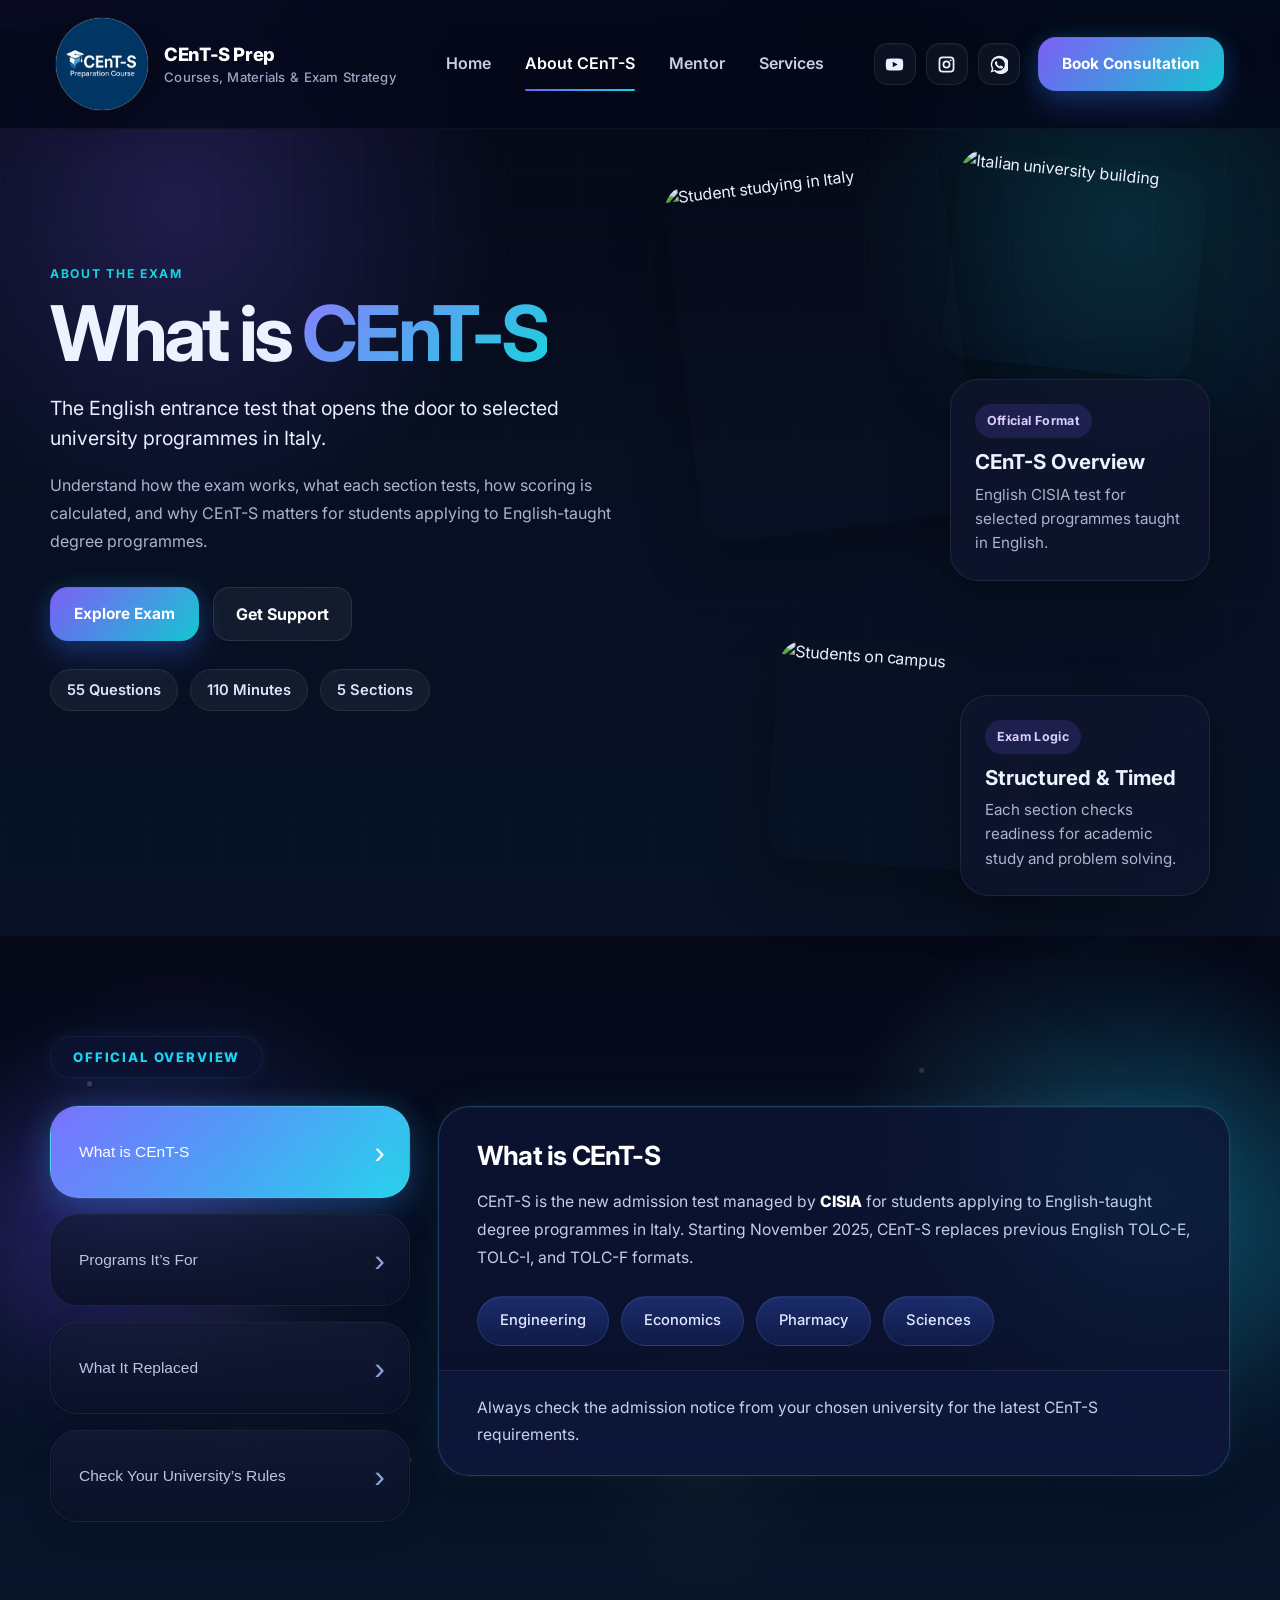
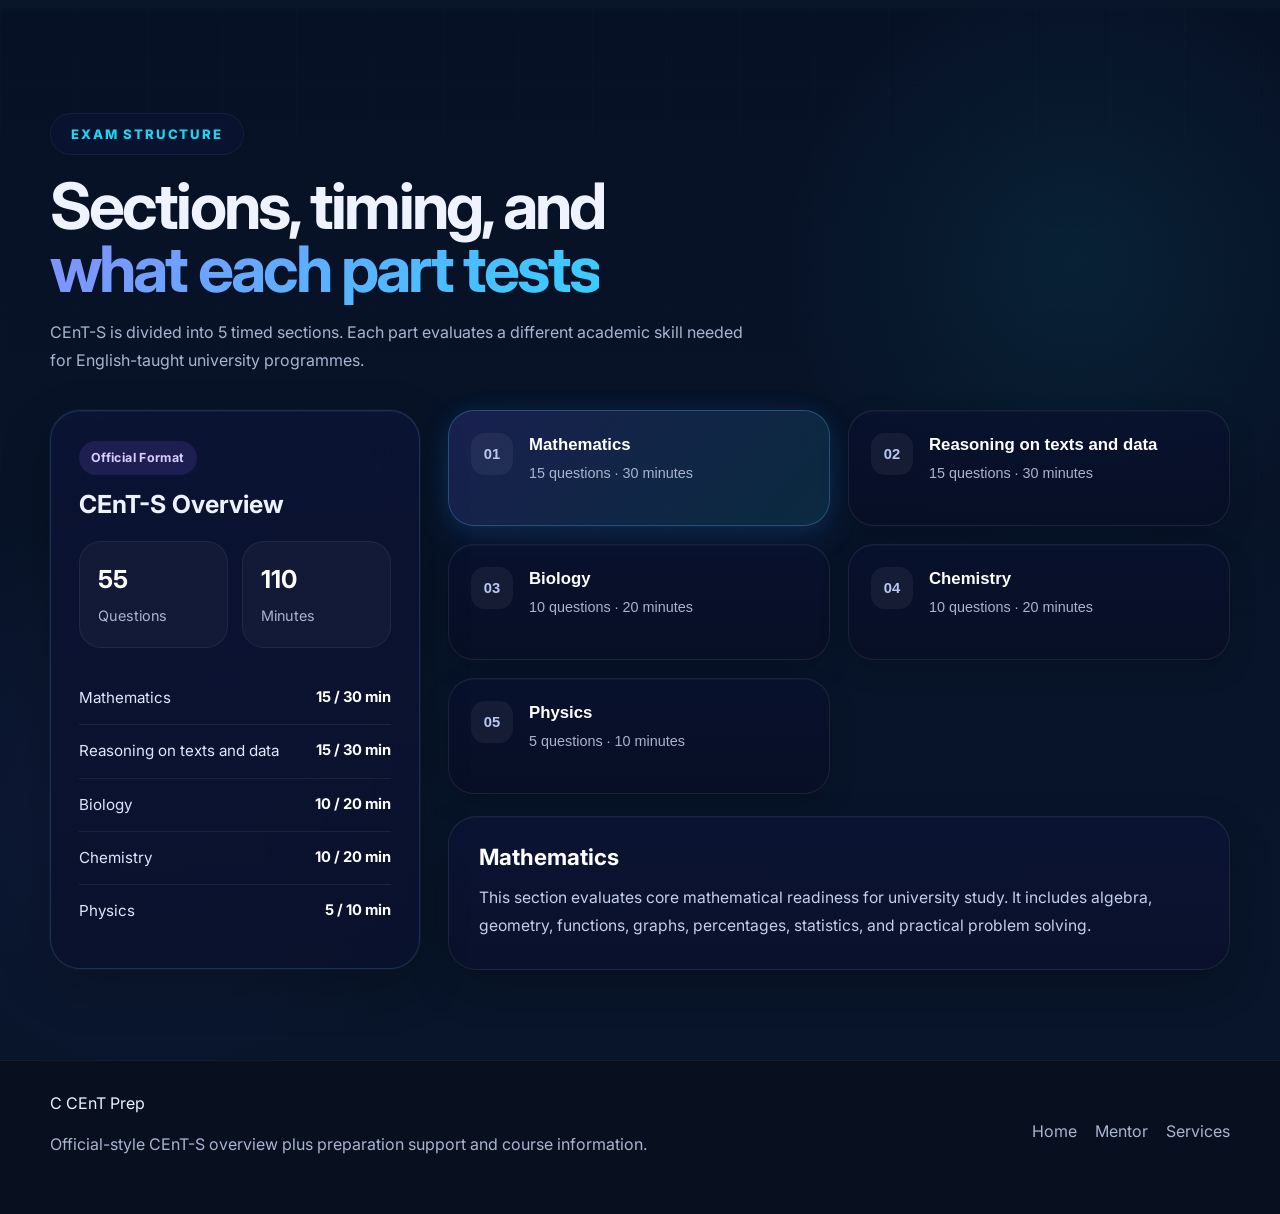
==== about.html @ ed26ec51 "first commit" ====
<!DOCTYPE html>
<html lang="en">
<head>
  <!-- ========================= META ========================= -->
  <meta charset="UTF-8" />
  <meta name="viewport" content="width=device-width, initial-scale=1.0" />
  <title>About CEnT-S | CEnT Prep</title>
  <meta
    name="description"
    content="Official-style overview of the CEnT-S exam: format, scoring, sections, dates, and key facts."
  />

  <!-- ========================= FONTS ========================= -->
  <link rel="preconnect" href="https://fonts.googleapis.com" />
  <link rel="preconnect" href="https://fonts.gstatic.com" crossorigin />
  <link
    href="https://fonts.googleapis.com/css2?family=Inter:wght@400;500;600;700;800&display=swap"
    rel="stylesheet"
  />

  <!-- ========================= STYLES ========================= -->
  <link rel="stylesheet" href="style.css" />
</head>
<body>
  <!-- ========================= BACKGROUND DECOR ========================= -->
  <div class="bg-blur bg-blur-1"></div>
  <div class="bg-blur bg-blur-2"></div>

 <!-- ========================= HEADER ========================= -->
<header class="site-header">
  <div class="container navbar">
    <!-- ========================= LOGO ========================= -->
    <a href="index.html" class="brand">
      <div class="brand-logo-box">
        <img src="images/cent-s prep logo.png" alt="CEnT-S Prep logo" class="brand-logo" />
      </div>
      <div class="brand-text">
        <span class="brand-title">CEnT-S Prep</span>
        <span class="brand-subtitle">Courses, Materials & Exam Strategy</span>
      </div>
    </a>

    <!-- ========================= DESKTOP NAV ========================= -->
    <nav class="nav desktop-nav">
      <a href="index.html">Home</a>
      <a href="about.html">About CEnT-S</a>
      <a href="mentor.html">Mentor</a>
      <a href="services.html">Services</a>
    </nav>

    <!-- ========================= ACTIONS ========================= -->
   <div class="nav-actions">
  <!-- ========================= SOCIAL LINKS ========================= -->
  <div class="social-links desktop-socials">
    <a href="https://www.youtube.com/@CEnT-S_Tolc-i_Tolc-e_prep" target="_blank" rel="noopener noreferrer" class="social-link youtube" aria-label="YouTube">
      <svg viewBox="0 0 24 24" aria-hidden="true">
        <path d="M23 12s0-3.4-.4-5c-.2-1.1-1.1-2-2.2-2.2C18.8 4.4 12 4.4 12 4.4s-6.8 0-8.4.4c-1.1.2-2 1.1-2.2 2.2C1 8.6 1 12 1 12s0 3.4.4 5c.2 1.1 1.1 2 2.2 2.2 1.6.4 8.4.4 8.4.4s6.8 0 8.4-.4c1.1-.2 2-1.1 2.2-2.2.4-1.6.4-5 .4-5ZM9.8 15.5v-7L16 12l-6.2 3.5Z"/>
      </svg>
    </a>

    <a href="https://www.instagram.com/cent_s_prep/" target="_blank" rel="noopener noreferrer"  class="social-link instagram" aria-label="Instagram">
      <svg viewBox="0 0 24 24" aria-hidden="true">
        <path d="M7 2h10a5 5 0 0 1 5 5v10a5 5 0 0 1-5 5H7a5 5 0 0 1-5-5V7a5 5 0 0 1 5-5Zm0 2.2A2.8 2.8 0 0 0 4.2 7v10A2.8 2.8 0 0 0 7 19.8h10a2.8 2.8 0 0 0 2.8-2.8V7A2.8 2.8 0 0 0 17 4.2H7Zm10.25 1.35a1.2 1.2 0 1 1 0 2.4 1.2 1.2 0 0 1 0-2.4ZM12 7a5 5 0 1 1 0 10 5 5 0 0 1 0-10Zm0 2.2A2.8 2.8 0 1 0 12 14.8 2.8 2.8 0 0 0 12 9.2Z"/>
      </svg>
    </a>

    <a href="https://wa.me/" target="_blank" rel="noopener noreferrer" class="social-link whatsapp" aria-label="WhatsApp">
      <svg viewBox="0 0 24 24" aria-hidden="true">
        <path d="M20.5 3.5A11 11 0 0 0 3.7 17.2L2 22l4.9-1.6A11 11 0 1 0 20.5 3.5ZM12 20a8 8 0 0 1-4.1-1.1l-.3-.2-2.9.9.9-2.8-.2-.3A8 8 0 1 1 12 20Zm4.5-6c-.2-.1-1.4-.7-1.6-.8-.2-.1-.4-.1-.5.1l-.7.8c-.1.2-.3.2-.5.1a6.6 6.6 0 0 1-3.2-2.8c-.1-.2 0-.4.1-.5l.5-.6c.1-.1.1-.3.1-.5 0-.1-.5-1.3-.7-1.7-.2-.4-.4-.3-.5-.3h-.4c-.2 0-.5.1-.7.4-.2.3-.9.9-.9 2.1 0 1.2.9 2.4 1 2.5.1.2 1.8 2.8 4.4 3.9.6.3 1.1.4 1.5.5.6.2 1.2.2 1.7.1.5-.1 1.4-.6 1.6-1.2.2-.6.2-1.1.1-1.2-.1-.1-.3-.2-.5-.3Z"/>
      </svg>
    </a>
  </div>

  <!-- ========================= CTA BUTTON ========================= -->
  <a href="services.html" class="consult-btn desktop-cta">Book Consultation</a>

  <button class="burger-btn" id="burgerBtn" aria-label="Open menu" aria-expanded="false">
    <span></span>
    <span></span>
    <span></span>
  </button>
</div>
  </div>

  <!-- ========================= MOBILE MENU ========================= -->
  <div class="mobile-menu" id="mobileMenu">
 <div class="container mobile-menu-inner">
  <a href="index.html" class="mobile-link">Home</a>
  <a href="about.html" class="mobile-link">About CEnT-S</a>
  <a href="mentor.html" class="mobile-link">Mentor</a>
  <a href="services.html" class="mobile-link">Services</a>

  <a href="services.html" class="consult-btn mobile-menu-btn">Записаться на консультацию</a>

  <div class="mobile-socials">
    <a href="https://www.youtube.com/@CEnT-S_Tolc-i_Tolc-e_prep" target="_blank" rel="noopener noreferrer" class="social-link" aria-label="YouTube">
      <svg viewBox="0 0 24 24" aria-hidden="true">
        <path d="M23 12s0-3.4-.4-5c-.2-1.1-1.1-2-2.2-2.2C18.8 4.4 12 4.4 12 4.4s-6.8 0-8.4.4c-1.1.2-2 1.1-2.2 2.2C1 8.6 1 12 1 12s0 3.4.4 5c.2 1.1 1.1 2 2.2 2.2 1.6.4 8.4.4 8.4.4s6.8 0 8.4-.4c1.1-.2 2-1.1 2.2-2.2.4-1.6.4-5 .4-5ZM9.8 15.5v-7L16 12l-6.2 3.5Z"/>
      </svg>
    </a>

    <a href="https://www.instagram.com/cent_s_prep/" target="_blank" rel="noopener noreferrer" class="social-link" aria-label="Instagram">
      <svg viewBox="0 0 24 24" aria-hidden="true">
        <path d="M7 2h10a5 5 0 0 1 5 5v10a5 5 0 0 1-5 5H7a5 5 0 0 1-5-5V7a5 5 0 0 1 5-5Zm0 2.2A2.8 2.8 0 0 0 4.2 7v10A2.8 2.8 0 0 0 7 19.8h10a2.8 2.8 0 0 0 2.8-2.8V7A2.8 2.8 0 0 0 17 4.2H7Zm10.25 1.35a1.2 1.2 0 1 1 0 2.4 1.2 1.2 0 0 1 0-2.4ZM12 7a5 5 0 1 1 0 10 5 5 0 0 1 0-10Zm0 2.2A2.8 2.8 0 1 0 12 14.8 2.8 2.8 0 0 0 12 9.2Z"/>
      </svg>
    </a>

    <a href="https://wa.me/" target="_blank" rel="noopener noreferrer" class="social-link" aria-label="WhatsApp">
      <svg viewBox="0 0 24 24" aria-hidden="true">
        <path d="M20.5 3.5A11 11 0 0 0 3.7 17.2L2 22l4.9-1.6A11 11 0 1 0 20.5 3.5ZM12 20a8 8 0 0 1-4.1-1.1l-.3-.2-2.9.9.9-2.8-.2-.3A8 8 0 1 1 12 20Zm4.5-6c-.2-.1-1.4-.7-1.6-.8-.2-.1-.4-.1-.5.1l-.7.8c-.1.2-.3.2-.5.1a6.6 6.6 0 0 1-3.2-2.8c-.1-.2 0-.4.1-.5l.5-.6c.1-.1.1-.3.1-.5 0-.1-.5-1.3-.7-1.7-.2-.4-.4-.3-.5-.3h-.4c-.2 0-.5.1-.7.4-.2.3-.9.9-.9 2.1 0 1.2.9 2.4 1 2.5.1.2 1.8 2.8 4.4 3.9.6.3 1.1.4 1.5.5.6.2 1.2.2 1.7.1.5-.1 1.4-.6 1.6-1.2.2-.6.2-1.1.1-1.2-.1-.1-.3-.2-.5-.3Z"/>
      </svg>
    </a>
  </div>
</div>
  </div>
</header>

  <main>
<!-- ========================= ABOUT HERO NEW DESIGN ========================= -->
<section class="about-hero-visual" style="margin-top: -100px;">
  <!-- ========================= BACKGROUND LAYER ========================= -->
  <div class="about-hero-backdrop"></div>

  <div class="container about-hero-layout">
    <!-- ========================= LEFT CONTENT ========================= -->
    <div class="about-hero-copy" style="margin-top: -90px;">
      <p class="eyebrow">About the Exam</p>

      <h1 class="about-main-title">
        What is <span class="gradient-text">CEnT-S</span>
      </h1>

      <p class="about-main-subtitle">
        The English entrance test that opens the door to selected university
        programmes in Italy.
      </p>

      <p class="about-main-description">
        Understand how the exam works, what each section tests, how scoring is calculated,
        and why CEnT-S matters for students applying to English-taught degree programmes.
      </p>

      <div class="about-hero-buttons">
        <a href="#structure-section" class="consult-btn">Explore Exam</a>
        <a href="services.html" class="btn btn-secondary">Get Support</a>
      </div>

      <div class="about-hero-mini-points">
        <span>55 Questions</span>
        <span>110 Minutes</span>
        <span>5 Sections</span>
      </div>
    </div>

    <!-- ========================= RIGHT VISUAL COLLAGE ========================= -->
    <div class="about-hero-collage" style="min-height: 83vh;">
      <div class="collage-card collage-card-1">
        <img src="https://images.openai.com/static-rsc-4/yE0i-VUm3wPjloKpRgPansdPJTv9UaGJk73updM1GQ59jbxKj8nyhaNDAcZMZnojCTnU-dGXNzNCjPXiJD_0eAtP3QL_P26IW2syHpzUG4CBDJ6LRvBaMHMnCcpPLgYzT3jYtrhzbve-L8pCXzzgARX46rFc3OQSlq5-bRvk3Hog5w-WsqvpDluKodmHUE9R?purpose=inline" alt="Student studying in Italy" />
      </div>

      <div class="collage-card collage-card-2">
        <img src="https://images.openai.com/static-rsc-4/Wdrb7pEwA63fbB-aiP4LDs-9qIGoZkZB1eBP9_Mf-3dpGny2fJQtaDGEybN12En-N9b1yILzFGTB_wdi8mzCZzpEB4u-TKgA_i2t7vT5ht15NLK8kq3Syy1wjwDzZOOZ03diGaqDN9vak9kofLC__-6Uzqrn20J7q8XRg0khrxZ-eq5d11yzNXRCS5d1xVpd?purpose=fullsize" alt="Italian university building" />
      </div>

      <div class="collage-card collage-card-3">
        <img src="https://images.openai.com/static-rsc-4/mDlTUrLCfFC4xBcDX_ZQMNPo88ba7uFm7IOHIPduWW6oj8gZOusxP9mgTuJ125ptiiWUP6Oa9FFat2JBRCIGrbrFAoyqOaagsFcwlulQvIWZLLz_qQDeI5dVpp97UkL37gfldn1wDw_EyqP6pnbCUL_TcgyAzewjuWsTigh2j_OzAYvUD_DTpJ76RB9wdzqk?purpose=fullsize" alt="Students on campus" />
      </div>

      <div class="collage-card collage-card-4 glass" >
        <span class="collage-badge">Official Format</span>
        <h3>CEnT-S Overview</h3>
        <p>English CISIA test for selected programmes taught in English.</p>
      </div>

      <div class="collage-card collage-card-5 glass" style="margin-right: -50px;">
        <span class="collage-badge">Exam Logic</span>
        <h3>Structured & Timed</h3>
        <p>Each section checks readiness for academic study and problem solving.</p>
      </div>
    </div>
  </div>
</section>

<!-- ========================= WHAT IS CENT-S SECTION  ========================= -->
<section class="cent-overview-section premium-cent" style="margin-top: -60px;">
  <div class="cent-overview-bg"></div>
  <div class="cent-overview-glow cent-overview-glow-left"></div>
  <div class="cent-overview-glow cent-overview-glow-right"></div>
  <div class="cent-overview-particles"></div>

  <div class="container cent-overview-wrap">
    <!-- ========================= HEADER TEXT ========================= -->
    <div class="cent-overview-heading">
      <span class="cent-overview-label">Official Overview</span>
      <!-- <h2 class="cent-overview-title">
        What is <span>CEnT-S</span>
      </h2> -->
    </div>

    <!-- ========================= MAIN CONTENT ========================= -->
    <div class="cent-overview-layout">
      <!-- ========================= LEFT TABS ========================= -->
      <div class="cent-overview-tabs">
        <button class="cent-tab-btn active" data-cent-tab="tab-1">
          <span>What is CEnT-S</span>
          <span class="cent-tab-arrow">›</span>
        </button>

        <button class="cent-tab-btn" data-cent-tab="tab-2">
          <span>Programs It’s For</span>
          <span class="cent-tab-arrow">›</span>
        </button>

        <button class="cent-tab-btn" data-cent-tab="tab-3">
          <span>What It Replaced</span>
          <span class="cent-tab-arrow">›</span>
        </button>

        <button class="cent-tab-btn" data-cent-tab="tab-4">
          <span>Check Your University’s Rules</span>
          <span class="cent-tab-arrow">›</span>
        </button>
      </div>

      <!-- ========================= RIGHT PANEL ========================= -->
      <div class="cent-overview-panel">
        <div class="cent-panel-card active" id="tab-1">
          <div class="cent-panel-main">
            <h3>What is CEnT-S</h3>
            <p>
              CEnT-S is the new admission test managed by <strong>CISIA</strong> for
              students applying to English-taught degree programmes in Italy.
              Starting November 2025, CEnT-S replaces previous English
              TOLC-E, TOLC-I, and TOLC-F formats.
            </p>

            <div class="cent-panel-tags">
              <span>Engineering</span>
              <span>Economics</span>
              <span>Pharmacy</span>
              <span>Sciences</span>
            </div>
          </div>

          <div class="cent-panel-footer">
            Always check the admission notice from your chosen university
            for the latest CEnT-S requirements.
          </div>
        </div>

        <div class="cent-panel-card" id="tab-2">
          <div class="cent-panel-main">
            <h3>Programs It’s For</h3>
            <p>
              CEnT-S is used by selected degree programmes mainly taught in English.
              It is especially relevant for students applying to programmes in
              engineering, economics, pharmacy, and related scientific fields.
            </p>

            <div class="cent-panel-tags">
              <span>Bachelor Degrees</span>
              <span>English-Taught</span>
              <span>Italy</span>
              <span>Scientific Areas</span>
            </div>
          </div>

          <div class="cent-panel-footer">
            Universities may use the result differently, so always verify
            the programme-specific admission rules.
          </div>
        </div>

        <div class="cent-panel-card" id="tab-3">
          <div class="cent-panel-main">
            <h3>What It Replaced</h3>
            <p>
              CEnT-S replaces the previous English CISIA formats that students used
              for similar admission pathways. The new unified format is designed to
              streamline access to selected English-taught programmes.
            </p>

            <div class="cent-panel-tags">
              <span>TOLC-E</span>
              <span>TOLC-I</span>
              <span>TOLC-F</span>
            </div>
          </div>

          <div class="cent-panel-footer">
            The updated structure makes the process clearer, but students should still
            check what their target university accepts.
          </div>
        </div>

        <div class="cent-panel-card" id="tab-4">
          <div class="cent-panel-main">
            <h3>Check Your University’s Rules</h3>
            <p>
              Every university and programme may define its own way of using the CEnT-S
              result in the admission process. Requirements, accepted formats, deadlines,
              and selection criteria can differ.
            </p>

            <div class="cent-panel-tags">
              <span>Admission Notice</span>
              <span>Deadlines</span>
              <span>Accepted Format</span>
              <span>Requirements</span>
            </div>
          </div>

          <div class="cent-panel-footer">
            Before booking a CEnT-S, students should always read the official notice
            of the programme they are applying to.
          </div>
        </div>
      </div>
    </div>
  </div>
</section>

<!-- ========================= EXAM STRUCTURE PREMIUM SECTION ========================= -->
<section class="exam-structure-premium" id="structure-section">
  <div class="exam-structure-bg"></div>

  <div class="container exam-structure-wrap">
    <!-- ========================= SECTION HEADING ========================= -->
    <div class="exam-structure-heading">
      <span class="exam-structure-label">Exam Structure</span>
      <h2 class="exam-structure-title">
        Sections, timing, and<br />
        <span>what each part tests</span>
      </h2>
      <p class="exam-structure-subtitle">
        CEnT-S is divided into 5 timed sections. Each part evaluates a different
        academic skill needed for English-taught university programmes.
      </p>
    </div>

    <!-- ========================= MAIN LAYOUT ========================= -->
    <div class="exam-structure-layout">
      <!-- ========================= LEFT SUMMARY CARD ========================= -->
      <div class="exam-summary-premium">
        <div class="exam-summary-card glass">
          <span class="exam-summary-badge">Official Format</span>
          <h3>CEnT-S Overview</h3>

          <div class="exam-summary-total">
            <div>
              <strong>55</strong>
              <span>Questions</span>
            </div>
            <div>
              <strong>110</strong>
              <span>Minutes</span>
            </div>
          </div>

          <ul class="exam-summary-list">
            <li>
              <span>Mathematics</span>
              <strong>15 / 30 min</strong>
            </li>
            <li>
              <span>Reasoning on texts and data</span>
              <strong>15 / 30 min</strong>
            </li>
            <li>
              <span>Biology</span>
              <strong>10 / 20 min</strong>
            </li>
            <li>
              <span>Chemistry</span>
              <strong>10 / 20 min</strong>
            </li>
            <li>
              <span>Physics</span>
              <strong>5 / 10 min</strong>
            </li>
          </ul>
        </div>
      </div>

      <!-- ========================= RIGHT INTERACTIVE CARDS ========================= -->
      <div class="exam-sections-grid">
        <button class="exam-topic-card active" data-exam-tab="math-tab">
          <span class="exam-topic-number">01</span>
          <div class="exam-topic-content">
            <h3>Mathematics</h3>
            <p>15 questions · 30 minutes</p>
          </div>
        </button>

        <button class="exam-topic-card" data-exam-tab="reasoning-tab">
          <span class="exam-topic-number">02</span>
          <div class="exam-topic-content">
            <h3>Reasoning on texts and data</h3>
            <p>15 questions · 30 minutes</p>
          </div>
        </button>

        <button class="exam-topic-card" data-exam-tab="biology-tab">
          <span class="exam-topic-number">03</span>
          <div class="exam-topic-content">
            <h3>Biology</h3>
            <p>10 questions · 20 minutes</p>
          </div>
        </button>

        <button class="exam-topic-card" data-exam-tab="chemistry-tab">
          <span class="exam-topic-number">04</span>
          <div class="exam-topic-content">
            <h3>Chemistry</h3>
            <p>10 questions · 20 minutes</p>
          </div>
        </button>

        <button class="exam-topic-card" data-exam-tab="physics-tab">
          <span class="exam-topic-number">05</span>
          <div class="exam-topic-content">
            <h3>Physics</h3>
            <p>5 questions · 10 minutes</p>
          </div>
        </button>

        <!-- ========================= DETAIL PANEL ========================= -->
        <div class="exam-detail-panel">
          <div class="exam-detail-card active" id="math-tab">
            <h3>Mathematics</h3>
            <p>
              This section evaluates core mathematical readiness for university study.
              It includes algebra, geometry, functions, graphs, percentages, statistics,
              and practical problem solving.
            </p>
          </div>

          <div class="exam-detail-card" id="reasoning-tab">
            <h3>Reasoning on texts and data</h3>
            <p>
              This section focuses on logic, understanding written information,
              interpreting data, and drawing correct conclusions from structured material.
            </p>
          </div>

          <div class="exam-detail-card" id="biology-tab">
            <h3>Biology</h3>
            <p>
              Biology checks basic scientific knowledge relevant to selected programmes
              and helps assess the student’s readiness for academic study in science-related fields.
            </p>
          </div>

          <div class="exam-detail-card" id="chemistry-tab">
            <h3>Chemistry</h3>
            <p>
              Chemistry tests essential concepts and the ability to interpret scientific
              information clearly and accurately.
            </p>
          </div>

          <div class="exam-detail-card" id="physics-tab">
            <h3>Physics</h3>
            <p>
              Physics is the shortest section but still important for the overall result.
              It checks scientific reasoning and the ability to solve problems efficiently.
            </p>
          </div>
        </div>
      </div>
    </div>
  </div>
</section>

</main>

   


  <!-- ========================= FOOTER ========================= -->
  <footer class="site-footer">
    <div class="container footer-wrap">
      <div>
        <a href="index.html" class="logo">
          <span class="logo-mark">C</span>
          <span>CEnT Prep</span>
        </a>
        <p class="footer-text">
          Official-style CEnT-S overview plus preparation support and course information.
        </p>
      </div>

      <div class="footer-links">
        <a href="index.html">Home</a>
        <a href="mentor.html">Mentor</a>
        <a href="services.html">Services</a>
      </div>
    </div>
  </footer>

  <script src="script.js"></script>
</body>
</html>
---- style.css ----
/* =========================================================
   ROOT VARIABLES
========================================================= */
:root {
  --bg: #060816;
  --bg-soft: #0d1224;
  --surface: rgba(18, 25, 50, 0.72);
  --surface-strong: rgba(18, 25, 50, 0.92);
  --stroke: rgba(255, 255, 255, 0.08);
  --text: #edf2ff;
  --muted: #a9b4d0;
  --primary: #7c5cff;
  --secondary: #12d6df;
  --accent: #9f7bff;
  --success: #6ee7b7;
  --shadow: 0 20px 60px rgba(0, 0, 0, 0.35);
  --radius: 24px;
  --radius-sm: 16px;
  --container: 1180px;
}

/* =========================================================
   RESET
========================================================= */
* {
  box-sizing: border-box;
}

html {
  scroll-behavior: smooth;
}

body {
  margin: 0;
  font-family: "Inter", sans-serif;
  background:
    radial-gradient(circle at top left, rgba(124, 92, 255, 0.15), transparent 30%),
    radial-gradient(circle at top right, rgba(18, 214, 223, 0.08), transparent 25%),
    linear-gradient(180deg, #050714 0%, #070b19 45%, #08101f 100%);
  color: var(--text);
  line-height: 1.6;
  position: relative;
  overflow-x: hidden;
}

img {
  max-width: 100%;
  display: block;
}

a {
  color: inherit;
  text-decoration: none;
}

details summary {
  list-style: none;
}

details summary::-webkit-details-marker {
  display: none;
}

/* =========================================================
   LAYOUT HELPERS
========================================================= */
.container {
  width: min(var(--container), calc(100% - 40px));
  margin: 0 auto;
}

.section {
  padding: 100px 0;
}

.section-dark {
  background: linear-gradient(180deg, rgba(255,255,255,0.02), rgba(255,255,255,0.01));
}

.glass {
  background: var(--surface);
  border: 1px solid var(--stroke);
  box-shadow: var(--shadow);
  backdrop-filter: blur(20px);
}

.bg-blur {
  position: fixed;
  width: 380px;
  height: 380px;
  border-radius: 50%;
  filter: blur(90px);
  opacity: 0.2;
  z-index: -1;
}

.bg-blur-1 {
  top: 40px;
  left: -80px;
  background: var(--primary);
}

.bg-blur-2 {
  top: 320px;
  right: -80px;
  background: var(--secondary);
}

/* =========================================================
   LAYOUT HELPERS RESPONSIVE
========================================================= */
@media (max-width: 560px) {
  .container {
    width: min(var(--container), calc(100% - 24px));
  }

  .section {
    padding: 78px 0;
  }
}

/* =========================================================
   TYPOGRAPHY
========================================================= */
.eyebrow {
  margin: 0 0 14px;
  color: var(--secondary);
  font-weight: 700;
  letter-spacing: 0.14em;
  text-transform: uppercase;
  font-size: 0.76rem;
}


.hero-copy_h2 {
  font-size: 50px;
  line-height: 1.3;
}

.gradient-text {
  background: linear-gradient(135deg, #8a7dff, #18d4dd);
  -webkit-background-clip: text;
  -webkit-text-fill-color: transparent;
}

.section-heading {
  max-width: 300px;
  margin-bottom: 5px;
}

.section-heading h2,
.course-content h2,
.cta-box h2,
.page-title {
  margin: 0 0 12px;
  font-size: clamp(2rem, 3vw, 3rem);
  line-height: 1.1;
  letter-spacing: -0.03em;
}

.section-heading p,
.hero-text,
.section-text,
.info-card p,
.product-card p,
.timeline-card p,
.notice-box p,
.detail-card p,
.footer-text,
.course-content p,
.page-subtitle {
  color: var(--muted);
}

/* =========================================================
   TYPOGRAPHY RESPONSIVE
========================================================= */
@media (max-width: 820px) {
  .section-heading h2,
  .course-content h2,
  .cta-box h2,
  .page-title {
    font-size: clamp(1.9rem, 6vw, 2.6rem);
  }
}

/* =========================================================
   BUTTONS
========================================================= */
.btn {
  display: inline-flex;
  align-items: center;
  justify-content: center;
  min-height: 52px;
  padding: 0 22px;
  border-radius: 16px;
  font-weight: 700;
  transition: 0.25s ease;
  border: 1px solid transparent;
  cursor: pointer;
}

.btn:hover {
  transform: translateY(-2px);
}

.btn-primary {
  color: white;
  background: linear-gradient(135deg, var(--primary), #5d7cff);
  box-shadow: 0 14px 30px rgba(92, 105, 255, 0.25);
}

.btn-secondary {
  color: #ffffff;
  background: rgba(255, 255, 255, 0.05);
  border-color: rgba(255, 255, 255, 0.1);
  backdrop-filter: blur(18px);
}

/* =========================================================
   BUTTONS RESPONSIVE
========================================================= */
@media (max-width: 560px) {
  .btn {
    width: 100%;
  }
}

/* =========================================================
   HEADER / NAVBAR
========================================================= */
.site-header {
  position: sticky;
  top: 0;
  z-index: 100;
  padding: 18px 0;
  background: rgba(4, 8, 24, 0.72);
  backdrop-filter: blur(18px);
  border-bottom: 1px solid rgba(255, 255, 255, 0.04);
}

.navbar {
  display: flex;
  align-items: center;
  justify-content: space-between;
  gap: 28px;
  min-height: 78px;
  padding: 0 6px;
}

/* =========================================================
   HEADER / NAVBAR RESPONSIVE
========================================================= */
@media (max-width: 820px) {
  .site-header {
    padding: 12px 0;
  }

  .navbar {
    min-height: 72px;
    gap: 14px;
  }
}

/* =========================================================
   BRAND / LOGO
========================================================= */
.brand {
  display: flex;
  align-items: center;
  gap: 16px;
  min-width: 0;
  flex-shrink: 0;
}

.brand-logo-box {
  width: 92px;
  height: 92px;
  min-width: 92px;
  border-radius: 50%;
  background: linear-gradient(180deg, #ffffff 0%, #edf4ff 100%);
  display: flex;
  align-items: center;
  justify-content: center;
  box-shadow:
    0 10px 30px rgba(0, 0, 0, 0.28),
    0 0 0 1px rgba(255, 255, 255, 0.08);
  overflow: hidden;
}

.brand-logo {
  width: 100%;
  height: 100%;
  object-fit: cover;
  display: block;
}

.brand-text {
  display: flex;
  flex-direction: column;
  line-height: 1.1;
}

.brand-title {
  font-size: 1.15rem;
  font-weight: 800;
  color: #ffffff;
  letter-spacing: -0.02em;
}

.brand-subtitle {
  margin-top: 6px;
  font-size: 0.82rem;
  color: #9aa6c2;
  letter-spacing: 0.02em;
  font-weight: 500;
}

/* =========================================================
   BRAND / LOGO RESPONSIVE
========================================================= */
@media (max-width: 820px) {
  .brand-subtitle {
    display: none;
  }

  .brand-logo-box {
    width: 68px;
    height: 68px;
    min-width: 68px;
  }

  .brand-title {
    font-size: 1rem;
  }
}

@media (max-width: 560px) {
  .brand {
    gap: 12px;
  }

  .brand-logo-box {
    width: 60px;
    height: 60px;
    min-width: 60px;
  }

  .brand-title {
    font-size: 0.95rem;
  }
}

/* =========================================================
   NAV LINKS
========================================================= */
.desktop-nav {
  display: flex;
  align-items: center;
  gap: 34px;
  margin-left: auto;
  margin-right: auto;
}

.desktop-nav a {
  position: relative;
  color: #c6d0e7;
  font-size: 1rem;
  font-weight: 600;
  transition: 0.25s ease;
  padding: 8px 0;
}

.desktop-nav a:hover {
  color: #ffffff;
}

.desktop-nav a::after {
  content: "";
  position: absolute;
  left: 0;
  bottom: -6px;
  width: 0;
  height: 2px;
  border-radius: 999px;
  background: linear-gradient(90deg, var(--primary), var(--secondary));
  transition: width 0.25s ease;
}

.desktop-nav a:hover::after,
.desktop-nav a.active-link::after {
  width: 100%;
}

.desktop-nav a.active-link {
  color: #ffffff;
}

/* =========================================================
   NAV LINKS RESPONSIVE
========================================================= */
@media (max-width: 820px) {
  .desktop-nav {
    display: none;
  }
}

/* =========================================================
   NAV ACTIONS
========================================================= */
.nav-actions {
  display: flex;
  align-items: center;
  gap: 14px;
  flex-shrink: 0;
}

.desktop-cta {
  min-height: 54px;
}

.desktop-socials {
  margin-right: 4px;
}

/* =========================================================
   NAV ACTIONS RESPONSIVE
========================================================= */
@media (max-width: 820px) {
  .desktop-cta,
  .desktop-socials {
    display: none;
  }
}

/* =========================================================
   SOCIAL LINKS
========================================================= */
.social-links,
.mobile-socials {
  display: flex;
  align-items: center;
  gap: 10px;
}

.social-link {
  width: 42px;
  height: 42px;
  border-radius: 14px;
  display: inline-flex;
  align-items: center;
  justify-content: center;
  background: rgba(255, 255, 255, 0.04);
  border: 1px solid rgba(255, 255, 255, 0.08);
  transition: 0.25s ease;
  box-shadow: inset 0 1px 0 rgba(255,255,255,0.03);
}

.social-link:hover {
  transform: translateY(-2px);
  background: rgba(255, 255, 255, 0.08);
  border-color: rgba(124, 92, 255, 0.35);
  box-shadow:
    0 10px 20px rgba(0, 0, 0, 0.22),
    0 0 20px rgba(124, 92, 255, 0.16);
}

.social-link svg {
  width: 19px;
  height: 19px;
  fill: #eaf0ff;
}

/* YouTube */
.social-link.youtube:hover {
  background: #ff0000;
  border-color: #ff0000;
  box-shadow: 0 0 15px rgba(255, 0, 0, 0.45);
}

.social-link.youtube:hover svg {
  fill: #ffffff;
}

/* Instagram */
.social-link.instagram:hover {
  background: linear-gradient(45deg, #f58529, #dd2a7b, #8134af, #515bd4);
  border-color: transparent;
  box-shadow: 0 0 15px rgba(221, 42, 123, 0.5);
}

.social-link.instagram:hover svg {
  fill: #ffffff;
}

/* WhatsApp */
.social-link.whatsapp:hover {
  background: #25d366;
  border-color: #25d366;
  box-shadow: 0 0 15px rgba(37, 211, 102, 0.45);
}

.social-link.whatsapp:hover svg {
  fill: #ffffff;
}

/* =========================================================
   SOCIAL LINKS RESPONSIVE
========================================================= */
@media (max-width: 820px) {
  .mobile-socials {
    margin-top: 10px;
  }
}

/* =========================================================
   CONSULT BUTTON
========================================================= */
.consult-btn {
  position: relative;
  display: inline-flex;
  align-items: center;
  justify-content: center;
  min-height: 54px;
  padding: 0 24px;
  border-radius: 18px;
  font-size: 0.96rem;
  font-weight: 700;
  color: #ffffff;
  background: linear-gradient(135deg, rgba(124, 92, 255, 0.96), rgba(18, 214, 223, 0.92));
  box-shadow:
    0 14px 30px rgba(74, 92, 255, 0.26),
    0 0 24px rgba(18, 214, 223, 0.14);
  transition: 0.28s ease;
  white-space: nowrap;
  overflow: hidden;
}

.consult-btn::before {
  content: "";
  position: absolute;
  inset: 1px;
  border-radius: 17px;
  background: linear-gradient(180deg, rgba(255,255,255,0.08), rgba(255,255,255,0.02));
  opacity: 0.55;
}

.consult-btn:hover {
  transform: translateY(-2px) scale(1.01);
  box-shadow:
    0 18px 36px rgba(74, 92, 255, 0.32),
    0 0 28px rgba(18, 214, 223, 0.18);
}

.consult-btn,
.consult-btn span {
  z-index: 1;
}

/* =========================================================
   CONSULT BUTTON RESPONSIVE
========================================================= */
@media (max-width: 560px) {
  .consult-btn {
    width: 100%;
  }
}

/* =========================================================
   BURGER BUTTON
========================================================= */
.burger-btn {
  display: none;
  width: 48px;
  height: 48px;
  border-radius: 14px;
  border: 1px solid rgba(255, 255, 255, 0.12);
  background: rgba(255, 255, 255, 0.04);
  cursor: pointer;
  padding: 0;
  align-items: center;
  justify-content: center;
  flex-direction: column;
  gap: 6px;
}

.burger-btn span {
  display: block;
  width: 20px;
  height: 2px;
  background: #ffffff;
  border-radius: 999px;
  transition: 0.3s ease;
}

.burger-btn.active span:nth-child(1) {
  transform: translateY(8px) rotate(45deg);
}

.burger-btn.active span:nth-child(2) {
  opacity: 0;
}

.burger-btn.active span:nth-child(3) {
  transform: translateY(-8px) rotate(-45deg);
}

/* =========================================================
   BURGER BUTTON RESPONSIVE
========================================================= */
@media (max-width: 820px) {
  .burger-btn {
    display: inline-flex;
  }
}

/* =========================================================
   MOBILE MENU
========================================================= */
.mobile-menu {
  display: none;
  max-height: 0;
  overflow: hidden;
  opacity: 0;
  transition: max-height 0.35s ease, opacity 0.35s ease;
  background: rgba(5, 9, 24, 0.96);
  border-top: 1px solid rgba(255, 255, 255, 0.05);
}

.mobile-menu.open {
  max-height: 520px;
  opacity: 1;
}

.mobile-menu-inner {
  display: flex;
  flex-direction: column;
  gap: 14px;
  padding: 22px 0 26px;
}

.mobile-link {
  position: relative;
  color: var(--muted);
  font-size: 1rem;
  font-weight: 600;
  padding: 8px 0;
  transition: 0.25s ease;
}

.mobile-link:hover,
.mobile-link.active-link {
  color: #ffffff;
}

.mobile-link.active-link::after {
  content: "";
  position: absolute;
  left: 0;
  bottom: 2px;
  width: 36px;
  height: 2px;
  border-radius: 999px;
  background: linear-gradient(90deg, var(--primary), var(--secondary));
}

.mobile-menu-btn {
  margin-top: 8px;
}

/* =========================================================
   MOBILE MENU RESPONSIVE
========================================================= */
@media (max-width: 820px) {
  .mobile-menu {
    display: block;
  }
}

/* =========================================================
   HERO WITH LARGE MOVING GALLERY
========================================================= */
.hero {
  position: relative;
}
.hero-gallery{
justify-content: space-around;
line-height: 4.2;
}
.hero-gallery {
  min-height: 100vh;
  display: flex;
  align-items: center;
  overflow: hidden;
  padding: 120px 0 80px;
}

.hero-gallery-bg {
  position: absolute;
  inset: 0;
  z-index: 1;
  overflow: hidden;
  background: #040816;
}

.hero-overlay {
  position: absolute;
  inset: 0;
  z-index: 2;
  background:
    linear-gradient(90deg, rgba(5, 8, 22, 0.9) 0%, rgba(5, 8, 22, 0.58) 42%, rgba(5, 8, 22, 0.78) 100%),
    linear-gradient(180deg, rgba(5, 8, 22, 0.16) 0%, rgba(5, 8, 22, 0.56) 100%);
}

.hero-overlay-content {
  position: relative;
  z-index: 3;
}

.hero-copy {
  max-width: 820px;
}

.hero-copy h1 {
  margin: 0;
  font-size: clamp(3.2rem, 7vw, 6.8rem);
  line-height: 0.96;
  letter-spacing: -0.055em;
}

.hero-text-large {
  max-width: 700px;
  margin-top: 24px;
  font-size: 1.08rem;
}

.hero-actions {
  margin-top: 32px;
  display: flex;
  flex-wrap: wrap;
  gap: 14px;
}

/* =========================================================
   HERO STATS
========================================================= */
.hero-stats {
  margin-top: 14px;
  display: flex;
  flex-wrap: wrap;
  gap: 20px;
}

.stat-card {
  min-width: 0;
  width: 220px;
  min-height: 96px;
  padding: 20px 24px;
  border-radius: 22px;
  background: rgba(16, 22, 44, 0.72);
  border: 1px solid rgba(255, 255, 255, 0.08);
  box-shadow: 0 16px 34px rgba(0, 0, 0, 0.24);
  display: flex;
  flex-direction: column;
  justify-content: center;
}

.stat-card strong {
  display: block;
  font-size: 1.05rem;
  line-height: 1.1;
  margin-bottom: 8px;
  color: #ffffff;
}

.stat-card span {
  color: var(--muted);
  font-size: 0.95rem;
  line-height: 1.2;
}

/* =========================================================
   HERO STATS RESPONSIVE
========================================================= */
@media (max-width: 820px) {
  .hero-stats {
    gap: 14px;
  }

  .stat-card {
    width: 210px;
    min-height: 88px;
    padding: 18px 20px;
    border-radius: 20px;
  }
}

@media (max-width: 560px) {
  .hero-stats {
    flex-direction: column;
    gap: 12px;
  }

  .stat-card {
    width: 100%;
    min-height: 82px;
    padding: 18px 18px;
    border-radius: 18px;
  }
}

/* =========================================================
   HERO GALLERY TRACKS
========================================================= */
.gallery-track {
  position: absolute;
  display: flex;
  gap: 28px;
  width: max-content;
}

.gallery-track-1 {
  top: 4%;
  animation: marqueeLeft 55s linear infinite;
}

.gallery-track-2 {
  top: 34%;
  animation: marqueeRight 62s linear infinite;
}

.gallery-track-3 {
  top: 64%;
  animation: marqueeLeft 58s linear infinite;
}

.gallery-item {
  width: 360px;
  height: 250px;
  flex: 0 0 auto;
  border-radius: 30px;
  overflow: hidden;
  position: relative;
  box-shadow: 0 24px 50px rgba(0, 0, 0, 0.34);
}

.gallery-item-large {
  width: 440px;
  height: 280px;
}

.gallery-item-wide {
  width: 500px;
  height: 250px;
}

.gallery-item::after {
  content: "";
  position: absolute;
  inset: 0;
  background: linear-gradient(180deg, rgba(0,0,0,0.02), rgba(0,0,0,0.24));
}

.gallery-item img {
  width: 100%;
  height: 100%;
  object-fit: cover;
}

/* =========================================================
   HERO GALLERY ANIMATION
========================================================= */
@keyframes marqueeLeft {
  0% {
    transform: translateX(0);
  }
  100% {
    transform: translateX(-50%);
  }
}

@keyframes marqueeRight {
  0% {
    transform: translateX(-50%);
  }
  100% {
    transform: translateX(0);
  }
}

/* =========================================================
   HERO RESPONSIVE
========================================================= */
@media (max-width: 1400px) {
  .gallery-item {
    width: 320px;
    height: 220px;
  }

  .gallery-item-large {
    width: 390px;
    height: 250px;
  }

  .gallery-item-wide {
    width: 440px;
    height: 220px;
  }
}

@media (max-width: 1100px) {
  .hero-gallery {
    min-height: 900px;
    padding: 110px 0 70px;
  }

  .hero-copy {
    max-width: 720px;
  }

  .hero-copy h1 {
    font-size: clamp(2.8rem, 8vw, 5rem);
  }

  .gallery-item {
    width: 270px;
    height: 190px;
    border-radius: 24px;
  }

  .gallery-item-large {
    width: 320px;
    height: 220px;
  }

  .gallery-item-wide {
    width: 360px;
    height: 190px;
  }
}

@media (max-width: 820px) {
  .hero-gallery {
    min-height: 820px;
    padding: 100px 0 60px;
  }

  .hero-copy h1 {
    font-size: clamp(2.4rem, 10vw, 4rem);
    line-height: 1;
  }

  .hero-text-large {
    font-size: 1rem;
  }

  .gallery-track {
    gap: 16px;
  }

  .gallery-item {
    width: 210px;
    height: 150px;
    border-radius: 18px;
  }

  .gallery-item-large {
    width: 250px;
    height: 170px;
  }

  .gallery-item-wide {
    width: 300px;
    height: 150px;
  }
}

@media (max-width: 560px) {
  .hero-gallery {
    min-height: 760px;
    padding: 92px 0 50px;
  }

  .hero-copy h1 {
    font-size: clamp(2.2rem, 11vw, 3.4rem);
  }

  .hero-actions {
    flex-direction: column;
  }

  .hero-stats {
    gap: 12px;
  }

  .stat-card {
    width: 100%;
  }

  .gallery-track-1 {
    top: 6%;
  }

  .gallery-track-2 {
    top: 36%;
  }

  .gallery-track-3 {
    top: 66%;
  }

  .gallery-item {
    width: 170px;
    height: 120px;
    border-radius: 16px;
  }

  .gallery-item-large {
    width: 200px;
    height: 135px;
  }

  .gallery-item-wide {
    width: 230px;
    height: 120px;
  }
}

/* =========================================================
   PAGE HERO
========================================================= */
.page-hero {
  padding: 110px 0 40px;
}

.page-subtitle {
  max-width: 720px;
  margin: 0;
  font-size: 1.05rem;
}

/* =========================================================
   ABOUT HERO VISUAL REDESIGN
========================================================= */
.about-hero-visual {
  position: relative;
  overflow: hidden;
  padding: 130px 0 90px;
  min-height: 92vh;
  display: flex;
  align-items: center;
}

.about-hero-backdrop {
  position: absolute;
  inset: 0;
  background:
    radial-gradient(circle at 14% 18%, rgba(124, 92, 255, 0.22), transparent 24%),
    radial-gradient(circle at 88% 20%, rgba(18, 214, 223, 0.16), transparent 20%),
    linear-gradient(180deg, #050815 0%, #071023 52%, #081225 100%);
  /* z-index: 1; */
}

.about-hero-visual::before {
  content: "";
  position: absolute;
  inset: 0;
  z-index: 1;
  background:
    linear-gradient(rgba(255,255,255,0.025) 1px, transparent 1px),
    linear-gradient(90deg, rgba(255,255,255,0.025) 1px, transparent 1px);
  background-size: 72px 72px;
  mask-image: linear-gradient(180deg, rgba(0,0,0,0.7), rgba(0,0,0,0.25));
  pointer-events: none;
}

.about-hero-layout {
  position: relative;
  z-index: 2;
  display: grid;
  grid-template-columns: 1fr 1fr;
  gap: 44px;
  align-items: center;
}

.about-hero-copy {
  max-width: 700px;
}

.about-main-title {
  margin: 0;
  font-size: clamp(3rem, 6vw, 5.8rem);
  line-height: 0.96;
  letter-spacing: -0.05em;
}

.about-main-subtitle {
  margin: 22px 0 0;
  font-size: 1.22rem;
  line-height: 1.55;
  color: #e7eeff;
  max-width: 640px;
}

.about-main-description {
  margin: 18px 0 0;
  font-size: 1rem;
  line-height: 1.75;
  color: var(--muted);
  max-width: 620px;
}

.about-hero-buttons {
  margin-top: 32px;
  display: flex;
  flex-wrap: wrap;
  gap: 14px;
}

.about-hero-mini-points {
  display: flex;
  flex-wrap: wrap;
  gap: 12px;
  margin-top: 28px;
}

.about-hero-mini-points span {
  display: inline-flex;
  align-items: center;
  justify-content: center;
  min-height: 42px;
  padding: 0 16px;
  border-radius: 999px;
  background: rgba(255,255,255,0.05);
  border: 1px solid rgba(255,255,255,0.08);
  color: #dce5fb;
  font-size: 0.92rem;
  font-weight: 600;
  backdrop-filter: blur(14px);
}

/* =========================================================
   ABOUT HERO COLLAGE
========================================================= */
.about-hero-collage {
  position: relative;
  min-height: 640px;
}

.collage-card {
  position: absolute;
  overflow: hidden;
  border-radius: 28px;
  box-shadow: 0 24px 60px rgba(0, 0, 0, 0.3);
}

.collage-card img {
  width: 100%;
  height: 100%;
  object-fit: cover;
}

.collage-card-1 {
  width: 280px;
  height: 360px;
  top: 10px;
  left: 20px;
  transform: rotate(-7deg);
  animation: floatCardSoft 7s ease-in-out infinite;
}

.collage-card-2 {
  width: 250px;
  height: 210px;
  top: 0;
  right: 30px;
  transform: rotate(6deg);
  animation: floatCardSoft 6.6s ease-in-out infinite 1s;
}

.collage-card-3 {
  width: 300px;
  height: 220px;
  bottom: 38px;
  left: 110px;
  transform: rotate(4deg);
  animation: floatCardSoft 7.4s ease-in-out infinite 1.6s;
}

.collage-card-4,
.collage-card-5 {
  padding: 24px;
  background: rgba(16, 22, 46, 0.74);
  border: 1px solid rgba(255,255,255,0.08);
  backdrop-filter: blur(20px);
}

.collage-card-4 {
  width: 260px;
  top: 220px;
  right: 20px;
  animation: floatCardSoft 7.2s ease-in-out infinite 0.8s;
}

.collage-card-5 {
  width: 250px;
  bottom: 10px;
  right: 70px;
  animation: floatCardSoft 6.8s ease-in-out infinite 2s;
}

.collage-card-4 h3,
.collage-card-5 h3 {
  margin: 12px 0 8px;
  font-size: 1.28rem;
  line-height: 1.2;
}

.collage-card-4 p,
.collage-card-5 p {
  margin: 0;
  color: var(--muted);
  line-height: 1.6;
  font-size: 0.95rem;
}

.collage-badge {
  display: inline-flex;
  padding: 7px 12px;
  border-radius: 999px;
  background: rgba(124, 92, 255, 0.16);
  color: #d9ceff;
  font-size: 0.78rem;
  font-weight: 700;
  letter-spacing: 0.03em;
}

@keyframes floatCardSoft {
  0% {
    transform: translateY(0px) rotate(var(--rot, 0deg));
  }
  50% {
    transform: translateY(-12px) rotate(var(--rot, 0deg));
  }
  100% {
    transform: translateY(0px) rotate(var(--rot, 0deg));
  }
}
/* =========================================================
   ABOUT HERO RESPONSIVE
========================================================= */
@media (max-width: 1100px) {
  .about-hero {
    min-height: auto;
    padding: 120px 0 80px;
  }

  .about-hero-container {
    grid-template-columns: 1fr;
  }

  .about-hero-content {
    max-width: 100%;
  }

  .about-hero-cards {
    min-height: auto;
    display: grid;
    grid-template-columns: repeat(3, 1fr);
    gap: 18px;
  }

  .about-info-card {
    position: static;
    width: 100%;
    animation: none;
  }
}

@media (max-width: 820px) {
  .about-hero {
    padding: 105px 0 70px;
  }

  .about-hero-title {
    font-size: clamp(2.4rem, 10vw, 4rem);
    line-height: 1.02;
  }

  .about-hero-subtitle {
    font-size: 1rem;
    line-height: 1.7;
  }

  .about-hero-description {
    font-size: 0.96rem;
  }

  .about-hero-cards {
    grid-template-columns: 1fr;
  }
}

@media (max-width: 560px) {
  .about-hero {
    padding: 92px 0 56px;
  }

  .about-info-card {
    padding: 20px;
    border-radius: 22px;
  }

  .about-hero-actions {
    flex-direction: column;
  }
}

/* =========================================================
   SIMPLE STRIP
========================================================= */
.brands {
  padding: 14px 0 10px;
}

.brands-row {
  display: grid;
  grid-template-columns: repeat(4, 1fr);
  gap: 14px;
}

.brands-row span {
  text-align: center;
  padding: 16px 18px;
  border-radius: 999px;
  border: 1px solid var(--stroke);
  color: #c9d3ee;
  background: rgba(255, 255, 255, 0.02);
}

/* =========================================================
   SIMPLE STRIP RESPONSIVE
========================================================= */
@media (max-width: 1100px) {
  .brands-row {
    grid-template-columns: repeat(2, 1fr);
  }
}

@media (max-width: 820px) {
  .brands-row {
    grid-template-columns: 1fr;
  }
}

/* =========================================================
   CARDS / GRIDS
========================================================= */
.grid-3 {
  display: grid;
  grid-template-columns: repeat(3, 1fr);
  gap: 24px;
}

.info-card,
.product-card,
.timeline-card,
.score-card {
  padding: 28px;
  border-radius: var(--radius);
}

.info-card h3,
.product-card h3 {
  margin: 0 0 10px;
  font-size: 1.3rem;
}

.icon {
  width: 54px;
  height: 54px;
  display: grid;
  place-items: center;
  border-radius: 16px;
  background: linear-gradient(135deg, rgba(124, 92, 255, 0.22), rgba(18, 214, 223, 0.14));
  color: #e4ddff;
  font-weight: 800;
  margin-bottom: 18px;
}

.text-link {
  display: inline-flex;
  margin-top: 10px;
  color: var(--secondary);
  font-weight: 700;
}

.product-badge,
.timeline-tag {
  display: inline-flex;
  padding: 7px 12px;
  border-radius: 999px;
  background: rgba(18, 214, 223, 0.12);
  color: #a5f1f5;
  font-size: 0.8rem;
  font-weight: 700;
}

.featured {
  outline: 1px solid rgba(124, 92, 255, 0.35);
  transform: translateY(-4px);
}

/* =========================================================
   CARDS / GRIDS RESPONSIVE
========================================================= */
@media (max-width: 1100px) {
  .grid-3 {
    grid-template-columns: 1fr;
  }
}

@media (max-width: 560px) {
  .info-card,
  .product-card,
  .timeline-card,
  .score-card {
    padding: 22px;
  }
}

/* =========================================================
   EXAM LAYOUT
========================================================= */
.exam-layout {
  display: grid;
  grid-template-columns: 360px 1fr;
  gap: 24px;
  align-items: start;
}

.exam-summary {
  padding: 28px;
  border-radius: var(--radius);
  position: sticky;
  top: 110px;
}

.exam-summary h3 {
  margin-top: 0;
  margin-bottom: 18px;
}

.exam-list {
  list-style: none;
  margin: 0;
  padding: 0;
}

.exam-list li {
  padding: 14px 0;
  border-bottom: 1px solid rgba(255, 255, 255, 0.07);
  display: flex;
  justify-content: space-between;
  gap: 16px;
  color: var(--muted);
}

.exam-list li span {
  color: var(--text);
}

.exam-details {
  display: grid;
  gap: 18px;
}

.detail-card {
  border-radius: 22px;
  padding: 22px 24px;
}

.detail-card summary {
  cursor: pointer;
  font-size: 1.08rem;
  font-weight: 700;
}

.detail-card p {
  margin: 14px 0 0;
}

/* =========================================================
   EXAM LAYOUT RESPONSIVE
========================================================= */
@media (max-width: 1100px) {
  .exam-layout {
    grid-template-columns: 1fr;
  }

  .exam-summary {
    position: static;
  }
}

@media (max-width: 560px) {
  .detail-card {
    padding: 22px;
  }
}

/* =========================================================
   TIMELINE
========================================================= */
.timeline {
  display: grid;
  grid-template-columns: repeat(4, 1fr);
  gap: 20px;
}

/* =========================================================
   TIMELINE RESPONSIVE
========================================================= */
@media (max-width: 1100px) {
  .timeline {
    grid-template-columns: 1fr;
  }
}

/* =========================================================
   SCORING / COURSE
========================================================= */
.scoring-grid,
.course-grid {
  display: grid;
  grid-template-columns: 1fr 1fr;
  gap: 34px;
  align-items: center;
}

.score-cards {
  display: grid;
  gap: 18px;
}

.score-card strong {
  display: block;
  font-size: 2rem;
  margin-bottom: 4px;
}

.score-card span {
  color: var(--muted);
}

.course-panel {
  border-radius: 28px;
  padding: 24px;
  display: grid;
  gap: 16px;
}

.course-module {
  padding: 20px;
  border-radius: 20px;
  background: rgba(255, 255, 255, 0.03);
  border: 1px solid rgba(255, 255, 255, 0.06);
}

.course-module span {
  color: var(--secondary);
  font-size: 0.82rem;
  font-weight: 700;
  text-transform: uppercase;
  letter-spacing: 0.08em;
}

.course-module h4 {
  margin: 8px 0 0;
  font-size: 1.08rem;
}

.check-list {
  list-style: none;
  margin: 22px 0 0;
  padding: 0;
  display: grid;
  gap: 12px;
}

.check-list li {
  padding-left: 28px;
  position: relative;
  color: #d9e2f8;
}

.check-list li::before {
  content: "✓";
  position: absolute;
  left: 0;
  top: 0;
  color: var(--success);
  font-weight: 800;
}

/* =========================================================
   SCORING / COURSE RESPONSIVE
========================================================= */
@media (max-width: 1100px) {
  .scoring-grid,
  .course-grid {
    grid-template-columns: 1fr;
  }
}

/* =========================================================
   PRICING
========================================================= */
.price-tag {
  margin: 18px 0 20px;
  font-size: 2rem;
  line-height: 1;
  color: var(--text);
  font-weight: 800;
}

/* =========================================================
   PRICING RESPONSIVE
========================================================= */
@media (max-width: 560px) {
  .price-tag {
    font-size: 1.7rem;
  }
}

/* =========================================================
   VIDEO GRID
========================================================= */
.video-grid {
  display: grid;
  grid-template-columns: repeat(3, 1fr);
  gap: 24px;
}

.video-card {
  padding: 18px;
  border-radius: 24px;
}

.video-card iframe {
  width: 100%;
  height: 220px;
  border: none;
  border-radius: 18px;
  margin-bottom: 16px;
}

.video-card h3 {
  margin: 0;
  font-size: 1.1rem;
}

/* =========================================================
   VIDEO GRID RESPONSIVE
========================================================= */
@media (max-width: 1100px) {
  .video-grid {
    grid-template-columns: 1fr;
  }

  .video-card iframe {
    height: 260px;
  }
}

@media (max-width: 560px) {
  .video-card {
    padding: 22px;
  }

  .video-card iframe {
    height: 220px;
  }
}

/* =========================================================
   MENTOR PAGE
========================================================= */
.mentor-grid {
  display: grid;
  grid-template-columns: 420px 1fr;
  gap: 34px;
  align-items: center;
}

.mentor-photo {
  padding: 16px;
  border-radius: 28px;
}

.photo-placeholder {
  min-height: 460px;
  border-radius: 22px;
  border: 1px dashed rgba(255,255,255,0.18);
  display: grid;
  place-items: center;
  color: var(--muted);
  background: rgba(255,255,255,0.02);
}

.mentor-text h2 {
  margin-top: 0;
}

/* =========================================================
   MENTOR PAGE RESPONSIVE
========================================================= */
@media (max-width: 1100px) {
  .mentor-grid {
    grid-template-columns: 1fr;
  }
}

@media (max-width: 560px) {
  .photo-placeholder {
    min-height: 320px;
  }
}

/* =========================================================
   CTA / FOOTER
========================================================= */
.cta-box {
  padding: 34px;
  border-radius: 30px;
  display: flex;
  justify-content: space-between;
  gap: 24px;
  align-items: center;
}

.site-footer {
  border-top: 1px solid rgba(255, 255, 255, 0.06);
  padding: 30px 0 40px;
}

.footer-wrap {
  display: flex;
  justify-content: space-between;
  gap: 20px;
  align-items: center;
}

.footer-brand {
  display: inline-flex;
  align-items: center;
  gap: 12px;
  font-weight: 800;
}

.footer-brand-mark {
  width: 38px;
  height: 38px;
  border-radius: 12px;
  display: grid;
  place-items: center;
  background: linear-gradient(135deg, var(--primary), var(--secondary));
}

.footer-links {
  display: flex;
  gap: 18px;
  flex-wrap: wrap;
}

.footer-links a {
  color: var(--muted);
}

/* =========================================================
   CTA / FOOTER RESPONSIVE
========================================================= */
@media (max-width: 1100px) {
  .cta-box,
  .footer-wrap {
    flex-direction: column;
    align-items: flex-start;
  }
}

@media (max-width: 560px) {
  .cta-box {
    padding: 22px;
  }
}

/* =========================================================
   WHAT IS CENT-S SECTION PREMIUM
========================================================= */
.cent-overview-section.premium-cent {
  position: relative;
  overflow: hidden;
  padding: 100px 0 86px;
  background:
    radial-gradient(circle at 14% 36%, rgba(120, 88, 255, 0.16), transparent 18%),
    radial-gradient(circle at 86% 34%, rgba(28, 210, 255, 0.15), transparent 22%),
    linear-gradient(180deg, #050817 0%, #071024 52%, #08152a 100%);
}

.cent-overview-bg {
  position: absolute;
  inset: 0;
  background:
    radial-gradient(circle at 18% 54%, rgba(255,255,255,0.04), transparent 16%),
    radial-gradient(circle at 78% 30%, rgba(255,255,255,0.035), transparent 14%),
    radial-gradient(circle at 55% 80%, rgba(255,255,255,0.03), transparent 14%);
  pointer-events: none;
}

.cent-overview-glow {
  position: absolute;
  border-radius: 50%;
  filter: blur(60px);
  pointer-events: none;
  z-index: 1;
}

.cent-overview-glow-left {
  width: 240px;
  height: 240px;
  left: -40px;
  top: 180px;
  background: rgba(117, 78, 255, 0.22);
}

.cent-overview-glow-right {
  width: 320px;
  height: 320px;
  right: -60px;
  top: 140px;
  background: rgba(33, 214, 255, 0.18);
}

.cent-overview-particles {
  position: absolute;
  inset: 0;
  background-image:
    radial-gradient(circle at 7% 22%, rgba(255,255,255,0.18) 0 2px, transparent 3px),
    radial-gradient(circle at 14% 62%, rgba(255,255,255,0.10) 0 2px, transparent 3px),
    radial-gradient(circle at 32% 78%, rgba(255,255,255,0.08) 0 2px, transparent 3px),
    radial-gradient(circle at 56% 26%, rgba(255,255,255,0.10) 0 1.5px, transparent 3px),
    radial-gradient(circle at 72% 20%, rgba(255,255,255,0.14) 0 2px, transparent 3px),
    radial-gradient(circle at 86% 30%, rgba(255,255,255,0.15) 0 2px, transparent 3px),
    radial-gradient(circle at 92% 58%, rgba(255,255,255,0.10) 0 2px, transparent 3px),
    radial-gradient(circle at 68% 76%, rgba(255,255,255,0.08) 0 2px, transparent 3px);
  opacity: 0.95;
  pointer-events: none;
}

.cent-overview-wrap {
  position: relative;
  z-index: 2;
}

.cent-overview-heading {
  max-width: 650px;
  margin-bottom: 28px;
}

.cent-overview-label {
  display: inline-flex;
  align-items: center;
  justify-content: center;
  min-height: 42px;
  padding: 0 22px;
  border-radius: 999px;
  background: rgba(11, 20, 50, 0.76);
  border: 1px solid rgba(255,255,255,0.05);
  color: #19d6f3;
  font-size: 0.82rem;
  font-weight: 800;
  letter-spacing: 0.14em;
  text-transform: uppercase;
  box-shadow: 0 0 20px rgba(18, 214, 223, 0.08);
}

.cent-overview-title {
  margin: 22px 0 0;
  font-size: clamp(2.5rem, 5vw, 4.4rem);
  line-height: 0.98;
  letter-spacing: -0.05em;
  color: #eef3ff;
}

.cent-overview-title span {
  background: linear-gradient(135deg, #8390ff 0%, #36cfff 100%);
  -webkit-background-clip: text;
  -webkit-text-fill-color: transparent;
}

/* =========================================================
   PREMIUM LAYOUT
========================================================= */
.cent-overview-layout {
  display: grid;
  grid-template-columns: 360px 1fr;
  gap: 28px;
  align-items: start;
}

/* =========================================================
   PREMIUM LEFT TABS
========================================================= */
.cent-overview-tabs {
  display: flex;
  flex-direction: column;
  gap: 16px;
}

.cent-tab-btn {
  position: relative;
  width: 100%;
  min-height: 92px;
  padding: 22px 24px 22px 28px;
  border-radius: 28px;
  border: 1px solid rgba(255,255,255,0.08);
  background: linear-gradient(180deg, rgba(9, 17, 46, 0.76), rgba(8, 15, 38, 0.92));
  color: #b8c4e2;
  display: flex;
  align-items: center;
  justify-content: space-between;
  gap: 18px;
  text-align: left;
  font-size: 0.97rem;
  font-weight: 500;
  cursor: pointer;
  box-shadow:
    inset 0 1px 0 rgba(255,255,255,0.03),
    0 10px 30px rgba(0, 0, 0, 0.12);
  transition:
    transform 0.28s ease,
    box-shadow 0.28s ease,
    border-color 0.28s ease,
    color 0.28s ease,
    background 0.28s ease;
}

.cent-tab-btn::before {
  content: "";
  position: absolute;
  inset: 1px;
  border-radius: 27px;
  background: linear-gradient(180deg, rgba(255,255,255,0.03), rgba(255,255,255,0.01));
  opacity: 1;
  pointer-events: none;
}

.cent-tab-btn:hover {
  transform: translateY(-2px);
  border-color: rgba(117, 145, 255, 0.28);
  color: #ffffff;
}

.cent-tab-btn.active {
  color: #ffffff;
  background: linear-gradient(135deg, #6a63ff 0%, #25d4ec 100%);
  border-color: rgba(255,255,255,0.18);
  box-shadow:
    0 0 0 1px rgba(255,255,255,0.06),
    0 18px 42px rgba(63, 125, 255, 0.22),
    0 0 34px rgba(38, 210, 236, 0.18);
}

.cent-tab-btn.active::after {
  content: "";
  position: absolute;
  inset: 0;
  border-radius: 28px;
  background: linear-gradient(90deg, rgba(255,255,255,0.16), rgba(255,255,255,0.03), rgba(255,255,255,0));
  opacity: 0.45;
  pointer-events: none;
}

.cent-tab-btn.active span:first-child {
  position: relative;
  z-index: 1;
}

.cent-tab-btn.active .cent-tab-arrow {
  color: rgba(255,255,255,0.95);
}

.cent-tab-arrow {
  position: relative;
  z-index: 1;
  font-size: 2rem;
  line-height: 1;
  color: #8ea2dc;
  transition: color 0.28s ease, transform 0.28s ease;
}

.cent-tab-btn:hover .cent-tab-arrow {
  transform: translateX(4px);
}

/* =========================================================
   PREMIUM RIGHT CARD
========================================================= */
.cent-overview-panel {
  position: relative;
}

.cent-overview-panel::before {
  content: "";
  position: absolute;
  right: -18px;
  top: 20px;
  width: 180px;
  height: 180px;
  border-radius: 50%;
  background: radial-gradient(circle, rgba(46, 214, 255, 0.18), transparent 68%);
  filter: blur(30px);
  pointer-events: none;
}

.cent-panel-card {
  display: none;
  border-radius: 32px;
  overflow: hidden;
  background:
    linear-gradient(180deg, rgba(12, 20, 53, 0.78), rgba(10, 17, 44, 0.9));
  border: 1px solid rgba(90, 191, 255, 0.26);
  box-shadow:
    0 0 0 1px rgba(255,255,255,0.03),
    0 20px 52px rgba(0, 0, 0, 0.24),
    inset 0 1px 0 rgba(255,255,255,0.04),
    0 0 36px rgba(34, 208, 255, 0.08);
  backdrop-filter: blur(20px);
  animation: centPanelFade 0.35s ease;
}

.cent-panel-card.active {
  display: block;
}

.cent-panel-main {
  padding: 34px 38px 24px;
}

.cent-panel-main h3 {
  margin: 0 0 18px;
  font-size: 1.65rem;
  line-height: 1.08;
  color: #ffffff;
  letter-spacing: -0.03em;
}

.cent-panel-main p {
  margin: 0;
  color: #c2cee9;
  font-size: 0.98rem;
  line-height: 1.8;
}

.cent-panel-main p + p {
  margin-top: 14px;
}

.cent-panel-main strong {
  color: #ffffff;
  font-weight: 800;
}

.cent-panel-tags {
  display: flex;
  flex-wrap: wrap;
  gap: 12px;
  margin-top: 24px;
}

.cent-panel-tags span {
  display: inline-flex;
  align-items: center;
  justify-content: center;
  min-height: 50px;
  padding: 0 22px;
  border-radius: 999px;
  background: linear-gradient(180deg, rgba(46, 71, 170, 0.5), rgba(27, 46, 118, 0.36));
  border: 1px solid rgba(119, 150, 255, 0.18);
  color: #dfe9ff;
  font-size: 0.92rem;
  font-weight: 500;
  box-shadow: inset 0 1px 0 rgba(255,255,255,0.03);
}

.cent-panel-footer {
  padding: 24px 38px 26px;
  border-top: 1px solid rgba(255,255,255,0.08);
  background: linear-gradient(180deg, rgba(15, 25, 64, 0.54), rgba(18, 29, 74, 0.42));
  color: #c5d1ec;
  font-size: 0.98rem;
  line-height: 1.7;
}

/* =========================================================
   PREMIUM ANIMATION
========================================================= */
@keyframes centPanelFade {
  from {
    opacity: 0;
    transform: translateY(12px);
  }
  to {
    opacity: 1;
    transform: translateY(0);
  }
}

/* =========================================================
   PREMIUM WHAT IS CENT-S RESPONSIVE
========================================================= */
@media (max-width: 1100px) {
  .cent-overview-layout {
    grid-template-columns: 1fr;
  }

  .cent-overview-tabs {
    max-width: 420px;
  }
}

@media (max-width: 820px) {
  .cent-overview-section.premium-cent {
    padding: 82px 0 66px;
  }

  .cent-overview-title {
    font-size: clamp(2.2rem, 9vw, 3.5rem);
    line-height: 1.02;
  }

  .cent-tab-btn {
    min-height: 82px;
    padding: 18px 20px 18px 22px;
    border-radius: 22px;
    font-size: 0.92rem;
  }

  .cent-tab-btn::before {
    border-radius: 21px;
  }

  .cent-panel-card {
    border-radius: 24px;
  }

  .cent-panel-main {
    padding: 24px 22px 20px;
  }

  .cent-panel-main h3 {
    font-size: 1.4rem;
  }

  .cent-panel-main p,
  .cent-panel-footer {
    font-size: 0.94rem;
    line-height: 1.72;
  }

  .cent-panel-tags span {
    min-height: 44px;
    padding: 0 16px;
    font-size: 0.86rem;
  }

  .cent-panel-footer {
    padding: 20px 22px 22px;
  }
}

@media (max-width: 560px) {
  .cent-overview-section.premium-cent {
    padding: 70px 0 52px;
  }

  .cent-overview-label {
    min-height: 38px;
    padding: 0 14px;
    font-size: 0.72rem;
  }

  .cent-overview-title {
    margin-top: 18px;
  }

  .cent-overview-tabs {
    gap: 12px;
  }

  .cent-tab-btn {
    min-height: 74px;
    padding: 16px 16px 16px 18px;
    border-radius: 18px;
  }

  .cent-tab-btn::before {
    border-radius: 17px;
  }

  .cent-tab-arrow {
    font-size: 1.55rem;
  }

  .cent-panel-main {
    padding: 20px 16px 18px;
  }

  .cent-panel-footer {
    padding: 16px;
  }

  .cent-panel-tags {
    gap: 10px;
  }

  .cent-panel-tags span {
    width: 100%;
    justify-content: center;
  }
}

/* =========================================================
   EXAM STRUCTURE PREMIUM SECTION
========================================================= */
.exam-structure-premium {
  position: relative;
  overflow: hidden;
  padding: 105px 0 90px;
  background:
    radial-gradient(circle at 84% 24%, rgba(18, 214, 223, 0.08), transparent 22%),
    radial-gradient(circle at 12% 76%, rgba(124, 92, 255, 0.08), transparent 22%),
    linear-gradient(180deg, #071126 0%, #08152a 100%);
}

.exam-structure-bg {
  position: absolute;
  inset: 0;
  background:
    linear-gradient(rgba(255,255,255,0.02) 1px, transparent 1px),
    linear-gradient(90deg, rgba(255,255,255,0.02) 1px, transparent 1px);
  background-size: 74px 74px;
  mask-image: linear-gradient(180deg, rgba(0,0,0,0.55), rgba(0,0,0,0.14));
  pointer-events: none;
}

.exam-structure-wrap {
  position: relative;
  z-index: 2;
}

.exam-structure-heading {
  max-width: 760px;
  margin-bottom: 36px;
}

.exam-structure-label {
  display: inline-flex;
  align-items: center;
  justify-content: center;
  min-height: 42px;
  padding: 0 20px;
  border-radius: 999px;
  background: rgba(11, 20, 50, 0.76);
  border: 1px solid rgba(255,255,255,0.05);
  color: #19d6f3;
  font-size: 0.82rem;
  font-weight: 800;
  letter-spacing: 0.14em;
  text-transform: uppercase;
}

.exam-structure-title {
  margin: 20px 0 0;
  font-size: clamp(2.4rem, 5vw, 4.2rem);
  line-height: 0.98;
  letter-spacing: -0.045em;
  color: #eef3ff;
}

.exam-structure-title span {
  background: linear-gradient(135deg, #8390ff 0%, #36cfff 100%);
  -webkit-background-clip: text;
  -webkit-text-fill-color: transparent;
}

.exam-structure-subtitle {
  max-width: 700px;
  margin: 18px 0 0;
  color: var(--muted);
  font-size: 1rem;
  line-height: 1.75;
}

/* =========================================================
   EXAM STRUCTURE LAYOUT
========================================================= */
.exam-structure-layout {
  display: grid;
  grid-template-columns: 370px 1fr;
  gap: 28px;
  align-items: start;
}

/* =========================================================
   EXAM SUMMARY CARD
========================================================= */
.exam-summary-card {
  padding: 30px 28px;
  border-radius: 30px;
  background:
    linear-gradient(180deg, rgba(12, 20, 53, 0.78), rgba(10, 17, 44, 0.9));
  border: 1px solid rgba(90, 191, 255, 0.18);
  box-shadow:
    0 0 0 1px rgba(255,255,255,0.03),
    0 18px 50px rgba(0, 0, 0, 0.24),
    inset 0 1px 0 rgba(255,255,255,0.04);
}

.exam-summary-badge {
  display: inline-flex;
  padding: 7px 12px;
  border-radius: 999px;
  background: rgba(124, 92, 255, 0.16);
  color: #d9ceff;
  font-size: 0.78rem;
  font-weight: 700;
  letter-spacing: 0.03em;
}

.exam-summary-card h3 {
  margin: 16px 0 22px;
  font-size: 1.55rem;
  line-height: 1.1;
}

.exam-summary-total {
  display: grid;
  grid-template-columns: 1fr 1fr;
  gap: 14px;
  margin-bottom: 24px;
}

.exam-summary-total div {
  padding: 18px;
  border-radius: 22px;
  background: rgba(255,255,255,0.03);
  border: 1px solid rgba(255,255,255,0.06);
}

.exam-summary-total strong {
  display: block;
  font-size: 1.55rem;
  color: #ffffff;
  margin-bottom: 4px;
}

.exam-summary-total span {
  color: var(--muted);
  font-size: 0.9rem;
}

.exam-summary-list {
  list-style: none;
  margin: 0;
  padding: 0;
}

.exam-summary-list li {
  padding: 14px 0;
  border-bottom: 1px solid rgba(255,255,255,0.07);
  display: flex;
  justify-content: space-between;
  gap: 14px;
}

.exam-summary-list li:last-child {
  border-bottom: none;
}

.exam-summary-list span {
  color: #dfe7fb;
  font-size: 0.95rem;
}

.exam-summary-list strong {
  color: #ffffff;
  font-size: 0.92rem;
  white-space: nowrap;
}

/* =========================================================
   EXAM TOPICS GRID
========================================================= */
.exam-sections-grid {
  display: grid;
  grid-template-columns: repeat(2, 1fr);
  gap: 18px;
  align-items: start;
}

.exam-topic-card {
  width: 100%;
  min-height: 116px;
  padding: 22px 22px;
  border-radius: 26px;
  border: 1px solid rgba(255,255,255,0.08);
  background: linear-gradient(180deg, rgba(9, 17, 46, 0.76), rgba(8, 15, 38, 0.92));
  color: #dce4fb;
  display: flex;
  gap: 16px;
  align-items: flex-start;
  text-align: left;
  cursor: pointer;
  transition: 0.28s ease;
  box-shadow:
    inset 0 1px 0 rgba(255,255,255,0.03),
    0 10px 30px rgba(0, 0, 0, 0.12);
}

.exam-topic-card:hover {
  transform: translateY(-2px);
  border-color: rgba(117, 145, 255, 0.28);
}

.exam-topic-card.active {
  background: linear-gradient(135deg, rgba(106, 99, 255, 0.18), rgba(37, 212, 236, 0.12));
  border-color: rgba(88, 191, 255, 0.28);
  box-shadow:
    0 12px 34px rgba(63, 125, 255, 0.14),
    0 0 24px rgba(38, 210, 236, 0.08);
}

.exam-topic-number {
  width: 42px;
  height: 42px;
  min-width: 42px;
  border-radius: 14px;
  display: grid;
  place-items: center;
  background: rgba(255,255,255,0.05);
  color: #b9c8f1;
  font-size: 0.92rem;
  font-weight: 800;
}

.exam-topic-content h3 {
  margin: 2px 0 6px;
  font-size: 1.05rem;
  line-height: 1.2;
  color: #ffffff;
}

.exam-topic-content p {
  margin: 0;
  color: var(--muted);
  font-size: 0.9rem;
  line-height: 1.55;
}

/* =========================================================
   EXAM DETAIL PANEL
========================================================= */
.exam-detail-panel {
  grid-column: 1 / -1;
}

.exam-detail-card {
  display: none;
  margin-top: 4px;
  padding: 28px 30px;
  border-radius: 28px;
  background:
    linear-gradient(180deg, rgba(12, 20, 53, 0.76), rgba(10, 17, 44, 0.88));
  border: 1px solid rgba(255,255,255,0.08);
  box-shadow:
    0 18px 44px rgba(0, 0, 0, 0.18),
    inset 0 1px 0 rgba(255,255,255,0.03);
  animation: examDetailFade 0.3s ease;
}

.exam-detail-card.active {
  display: block;
}

.exam-detail-card h3 {
  margin: 0 0 14px;
  font-size: 1.4rem;
  line-height: 1.1;
  color: #ffffff;
}

.exam-detail-card p {
  margin: 0;
  color: #c3cfe9;
  font-size: 0.98rem;
  line-height: 1.8;
}

@keyframes examDetailFade {
  from {
    opacity: 0;
    transform: translateY(10px);
  }
  to {
    opacity: 1;
    transform: translateY(0);
  }
}

/* =========================================================
   EXAM STRUCTURE PREMIUM RESPONSIVE
========================================================= */
@media (max-width: 1100px) {
  .exam-structure-layout {
    grid-template-columns: 1fr;
  }

  .exam-sections-grid {
    grid-template-columns: 1fr 1fr;
  }
}

@media (max-width: 820px) {
  .exam-structure-premium {
    padding: 82px 0 68px;
  }

  .exam-structure-title {
    font-size: clamp(2.1rem, 9vw, 3.4rem);
    line-height: 1.02;
  }

  .exam-structure-subtitle {
    font-size: 0.96rem;
  }

  .exam-summary-card {
    padding: 24px 22px;
    border-radius: 24px;
  }

  .exam-topic-card {
    min-height: 102px;
    padding: 18px 18px;
    border-radius: 22px;
  }

  .exam-detail-card {
    padding: 22px 20px;
    border-radius: 22px;
  }
}

@media (max-width: 560px) {
  .exam-structure-premium {
    padding: 70px 0 54px;
  }

  .exam-structure-label {
    min-height: 38px;
    padding: 0 14px;
    font-size: 0.72rem;
  }

  .exam-structure-heading {
    margin-bottom: 28px;
  }

  .exam-sections-grid {
    grid-template-columns: 1fr;
    gap: 14px;
  }

  .exam-summary-total {
    grid-template-columns: 1fr;
  }

  .exam-summary-list li {
    flex-direction: column;
    align-items: flex-start;
  }

  .exam-topic-card {
    min-height: 92px;
    padding: 16px 16px;
    border-radius: 18px;
  }

  .exam-topic-content h3 {
    font-size: 0.98rem;
  }

  .exam-topic-content p {
    font-size: 0.86rem;
  }

  .exam-detail-card h3 {
    font-size: 1.2rem;
  }

  .exam-detail-card p {
    font-size: 0.94rem;
  }
}
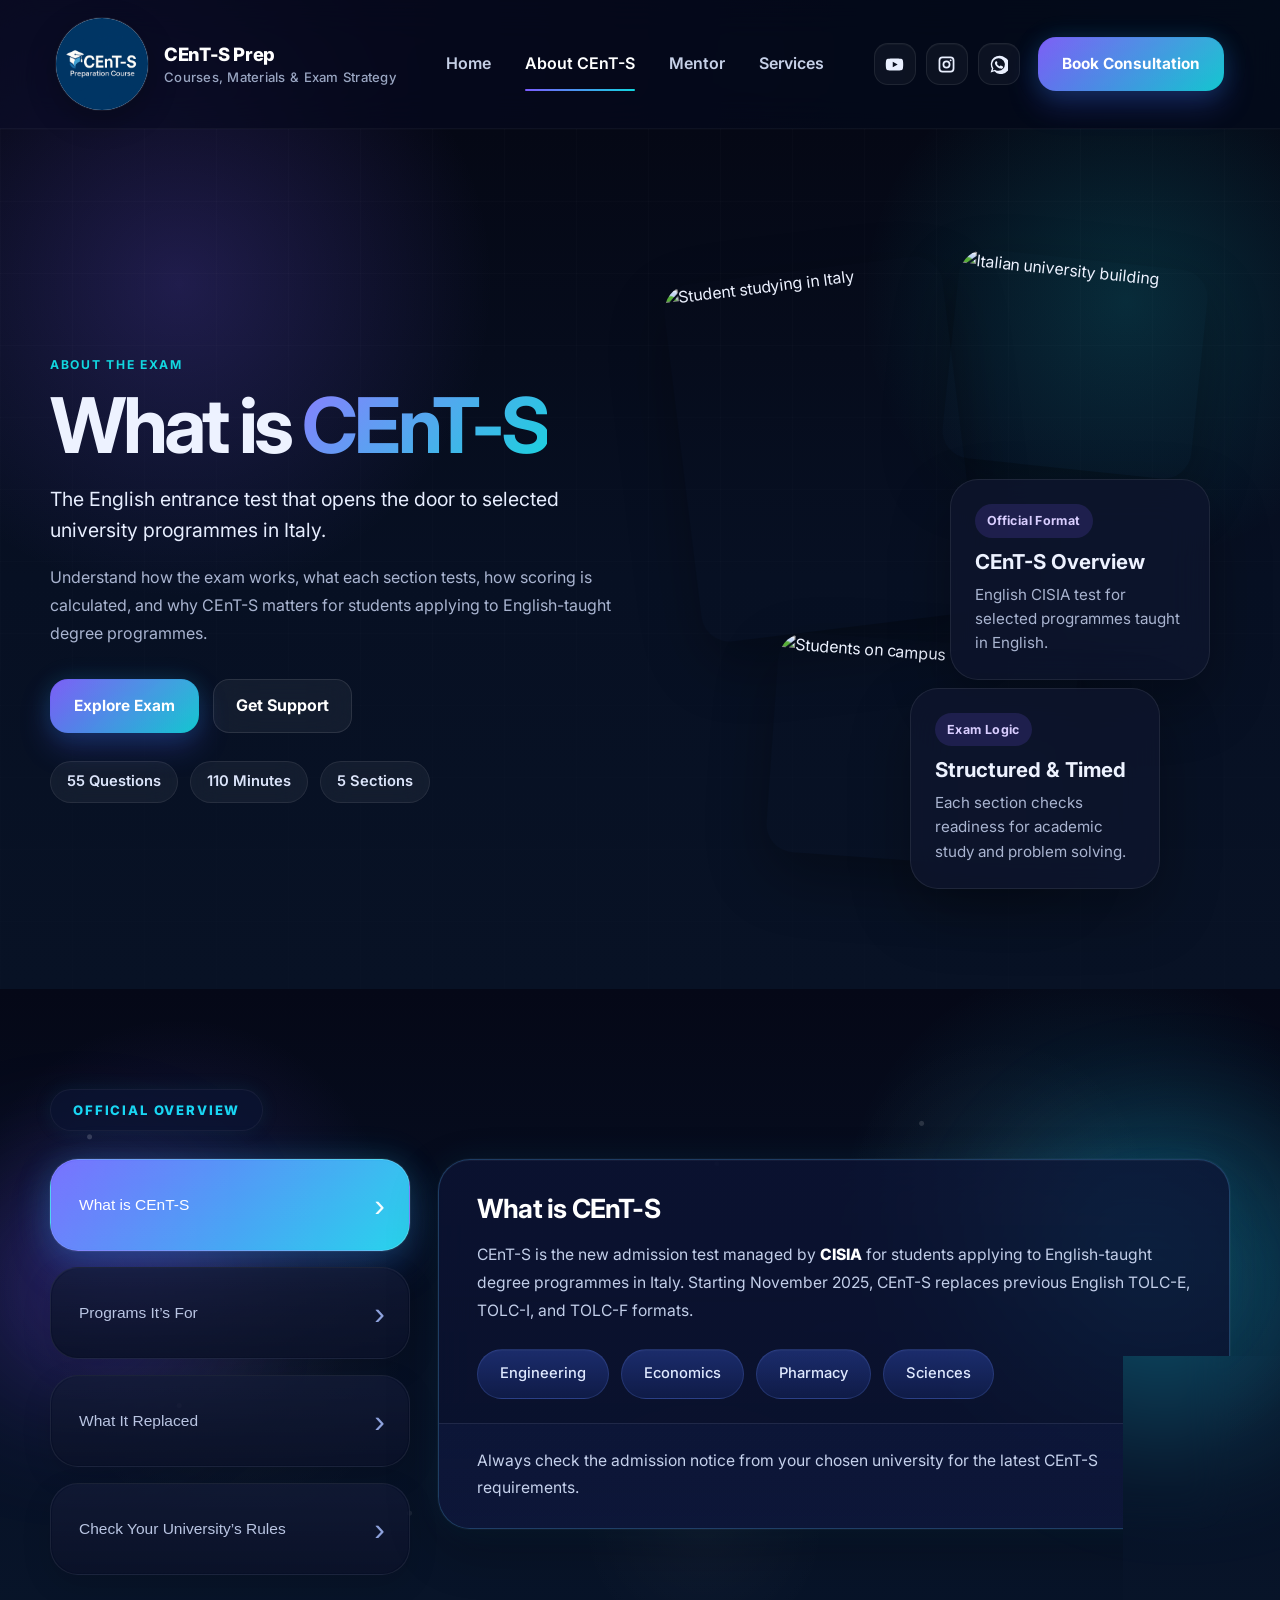
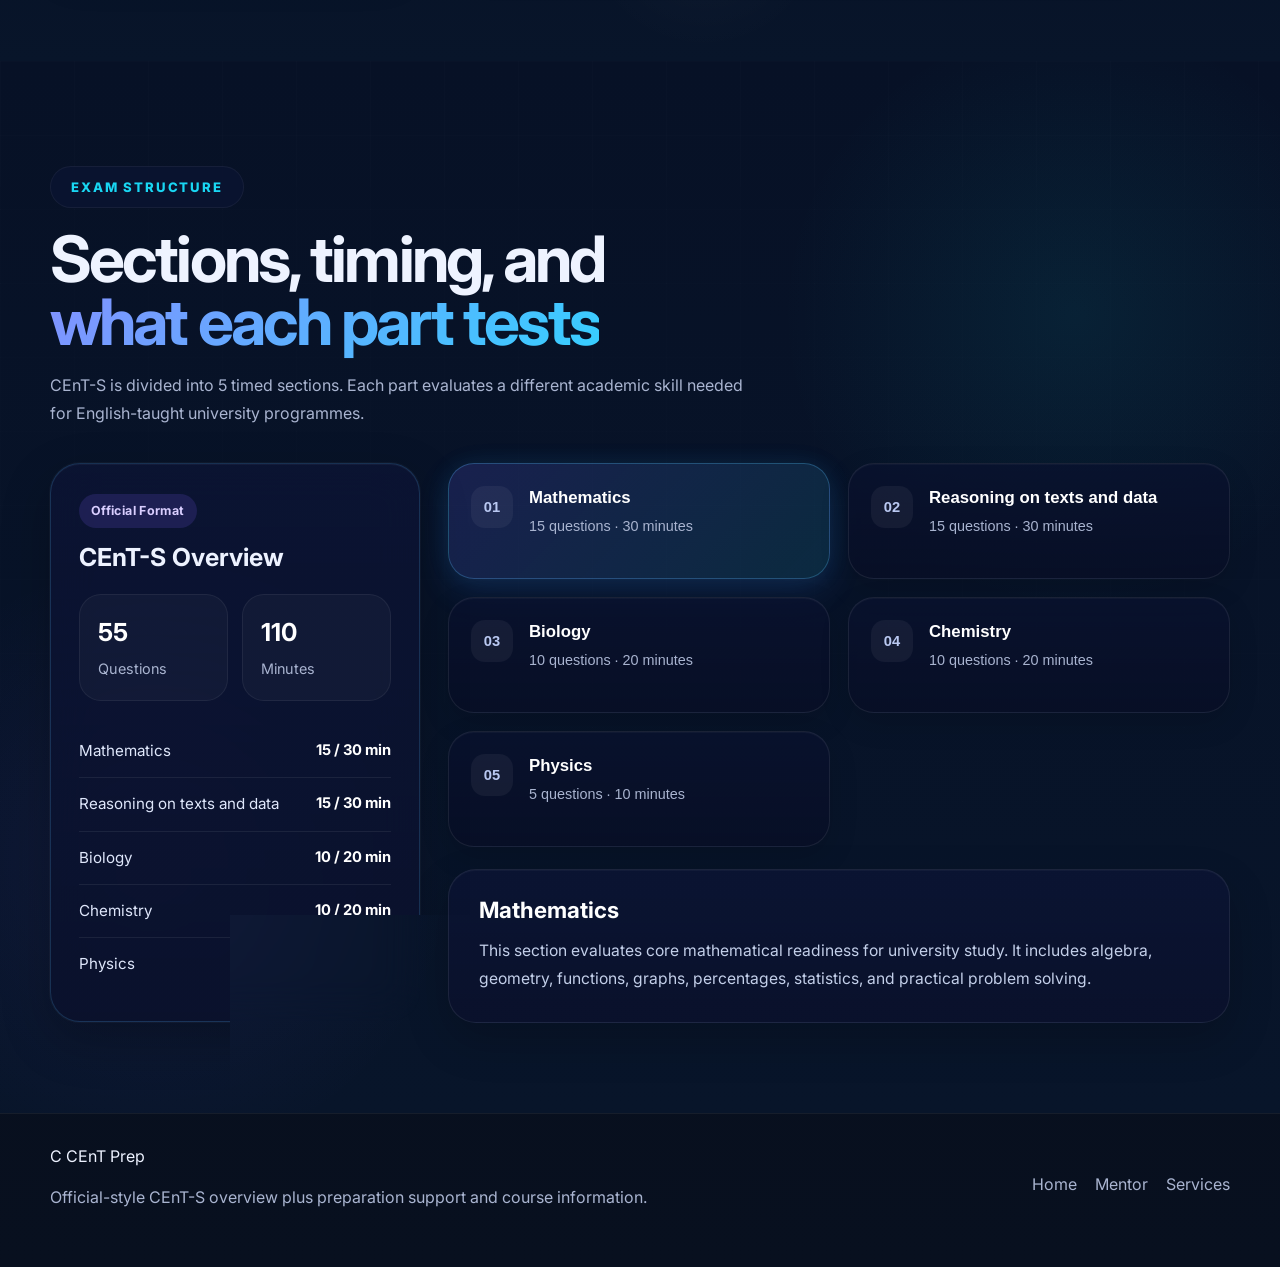
==== commit 17424cd0: "responsive" ====
--- a/about.html
+++ b/about.html
@@ -117,13 +117,13 @@
 
   <main>
 <!-- ========================= ABOUT HERO NEW DESIGN ========================= -->
-<section class="about-hero-visual" style="margin-top: -100px;">
+<section class="about-hero-visual">
   <!-- ========================= BACKGROUND LAYER ========================= -->
   <div class="about-hero-backdrop"></div>
 
   <div class="container about-hero-layout">
     <!-- ========================= LEFT CONTENT ========================= -->
-    <div class="about-hero-copy" style="margin-top: -90px;">
+    <div class="about-hero-copy">
       <p class="eyebrow">About the Exam</p>
 
       <h1 class="about-main-title">
@@ -153,7 +153,7 @@
     </div>
 
     <!-- ========================= RIGHT VISUAL COLLAGE ========================= -->
-    <div class="about-hero-collage" style="min-height: 83vh;">
+    <div class="about-hero-collage" >
       <div class="collage-card collage-card-1">
         <img src="https://images.openai.com/static-rsc-4/yE0i-VUm3wPjloKpRgPansdPJTv9UaGJk73updM1GQ59jbxKj8nyhaNDAcZMZnojCTnU-dGXNzNCjPXiJD_0eAtP3QL_P26IW2syHpzUG4CBDJ6LRvBaMHMnCcpPLgYzT3jYtrhzbve-L8pCXzzgARX46rFc3OQSlq5-bRvk3Hog5w-WsqvpDluKodmHUE9R?purpose=inline" alt="Student studying in Italy" />
       </div>
@@ -172,7 +172,7 @@
         <p>English CISIA test for selected programmes taught in English.</p>
       </div>
 
-      <div class="collage-card collage-card-5 glass" style="margin-right: -50px;">
+      <div class="collage-card collage-card-5 glass" >
         <span class="collage-badge">Exam Logic</span>
         <h3>Structured & Timed</h3>
         <p>Each section checks readiness for academic study and problem solving.</p>
@@ -182,7 +182,7 @@
 </section>
 
 <!-- ========================= WHAT IS CENT-S SECTION  ========================= -->
-<section class="cent-overview-section premium-cent" style="margin-top: -60px;">
+<section class="cent-overview-section premium-cent" >
   <div class="cent-overview-bg"></div>
   <div class="cent-overview-glow cent-overview-glow-left"></div>
   <div class="cent-overview-glow cent-overview-glow-right"></div>
--- a/style.css
+++ b/style.css
@@ -2612,4 +2612,468 @@
   .exam-detail-card p {
     font-size: 0.94rem;
   }
+}
+
+/* =========================
+   REAL RESPONSIVE FIX
+========================= */
+
+@media (max-width: 1400px) {
+  .container {
+    width: min(1180px, calc(100% - 40px));
+  }
+}
+
+@media (max-width: 1024px) {
+  .container {
+    width: min(100%, calc(100% - 32px));
+  }
+
+  .desktop-nav,
+  .desktop-socials,
+  .desktop-cta {
+    display: none;
+  }
+
+  .burger-btn {
+    display: inline-flex;
+  }
+
+  .hero-gallery {
+    min-height: auto;
+    padding: 110px 0 70px;
+  }
+
+  .hero-overlay-content {
+    min-height: auto;
+  }
+
+  .hero-copy {
+    max-width: 100%;
+  }
+
+  .hero-copy_h2 {
+    font-size: 42px;
+    line-height: 1.15;
+  }
+
+  .hero-text-large {
+    font-size: 1rem;
+    max-width: 100%;
+  }
+
+  .hero-stats {
+    gap: 14px;
+  }
+
+  .stat-card {
+    width: calc(50% - 7px);
+  }
+
+  .about-hero-layout,
+  .cent-overview-layout,
+  .exam-structure-layout,
+  .mentor-grid,
+  .course-grid,
+  .scoring-grid {
+    grid-template-columns: 1fr;
+  }
+
+  .about-hero-collage {
+    min-height: 520px;
+    margin-top: 20px;
+  }
+
+  .grid-3 {
+    grid-template-columns: 1fr 1fr;
+  }
+
+  .video-grid {
+    grid-template-columns: 1fr 1fr;
+  }
+
+  .brands-row {
+    grid-template-columns: 1fr 1fr;
+  }
+
+  .cta-box,
+  .footer-wrap {
+    flex-direction: column;
+    align-items: flex-start;
+  }
+}
+
+@media (max-width: 768px) {
+  .site-header {
+    padding: 10px 0;
+  }
+
+  .navbar {
+    min-height: 64px;
+    gap: 10px;
+  }
+
+  .brand {
+    gap: 10px;
+  }
+
+  .brand-logo-box {
+    width: 56px;
+    height: 56px;
+    min-width: 56px;
+  }
+
+  .brand-title {
+    font-size: 0.95rem;
+  }
+
+  .brand-subtitle {
+    display: none;
+  }
+
+  .hero-gallery {
+    min-height: auto;
+    padding: 90px 0 50px;
+  }
+
+  .hero-overlay {
+    background:
+      linear-gradient(180deg, rgba(5, 8, 22, 0.78) 0%, rgba(5, 8, 22, 0.62) 40%, rgba(5, 8, 22, 0.9) 100%);
+  }
+
+  .hero-copy_h2 {
+    font-size: 32px;
+    line-height: 1.15;
+  }
+
+  .hero-text-large {
+    font-size: 0.96rem;
+    line-height: 1.65;
+  }
+
+  .hero-actions {
+    flex-direction: column;
+    gap: 12px;
+  }
+
+  .hero-stats {
+    flex-direction: column;
+    gap: 12px;
+  }
+
+  .stat-card {
+    width: 100%;
+    min-height: 82px;
+    padding: 18px;
+  }
+
+  .gallery-track {
+    gap: 12px;
+  }
+
+  .gallery-track-1 {
+    top: 8%;
+  }
+
+  .gallery-track-2 {
+    top: 35%;
+  }
+
+  .gallery-track-3 {
+    top: 62%;
+  }
+
+  .gallery-item {
+    width: 170px;
+    height: 115px;
+    border-radius: 16px;
+  }
+
+  .gallery-item-large {
+    width: 210px;
+    height: 140px;
+  }
+
+  .gallery-item-wide {
+    width: 240px;
+    height: 115px;
+  }
+
+  .section {
+    padding: 72px 0;
+  }
+
+  .section-heading {
+    max-width: 100%;
+    margin-bottom: 24px;
+  }
+
+  .section-heading h2,
+  .course-content h2,
+  .cta-box h2,
+  .page-title,
+  .about-main-title,
+  .exam-structure-title {
+    font-size: 2rem;
+    line-height: 1.1;
+  }
+
+  .about-main-subtitle,
+  .about-main-description,
+  .page-subtitle,
+  .exam-structure-subtitle {
+    font-size: 0.96rem;
+  }
+
+  .about-hero-visual {
+    padding: 95px 0 55px;
+    min-height: auto;
+  }
+
+  .about-hero-collage {
+    min-height: 400px;
+  }
+
+  .collage-card-1 {
+    width: 160px;
+    height: 210px;
+    left: 0;
+    top: 8px;
+  }
+
+  .collage-card-2 {
+    width: 130px;
+    height: 100px;
+    right: 0;
+    top: 0;
+  }
+
+  .collage-card-3 {
+    width: 170px;
+    height: 120px;
+    left: 35px;
+    bottom: 10px;
+  }
+
+  .collage-card-4 {
+    width: 150px;
+    right: 0;
+    top: 120px;
+    padding: 16px;
+  }
+
+  .collage-card-5 {
+    width: 150px;
+    right: 20px;
+    bottom: 0;
+    padding: 16px;
+  }
+
+  .collage-card-4 h3,
+  .collage-card-5 h3 {
+    font-size: 1rem;
+  }
+
+  .collage-card-4 p,
+  .collage-card-5 p {
+    font-size: 0.82rem;
+    line-height: 1.45;
+  }
+
+  .cent-overview-tabs {
+    display: flex;
+    flex-direction: column;
+  }
+
+  .cent-tab-btn {
+    min-height: 72px;
+    padding: 16px 18px;
+    border-radius: 18px;
+  }
+
+  .cent-panel-main {
+    padding: 20px 18px 18px;
+  }
+
+  .cent-panel-footer {
+    padding: 16px 18px 18px;
+  }
+
+  .cent-panel-tags span {
+    width: 100%;
+    justify-content: center;
+  }
+
+  .exam-sections-grid {
+    grid-template-columns: 1fr;
+  }
+
+  .exam-summary-card {
+    position: static;
+    padding: 22px 18px;
+    border-radius: 20px;
+  }
+
+  .exam-topic-card {
+    min-height: 90px;
+    padding: 16px;
+    border-radius: 18px;
+  }
+
+  .exam-detail-card {
+    padding: 18px 16px;
+    border-radius: 18px;
+  }
+
+  .grid-3,
+  .video-grid,
+  .brands-row {
+    grid-template-columns: 1fr;
+  }
+
+  .info-card,
+  .product-card,
+  .timeline-card,
+  .score-card,
+  .video-card {
+    padding: 20px;
+    border-radius: 20px;
+  }
+
+  .video-card iframe {
+    height: 220px;
+  }
+
+  .mentor-photo {
+    padding: 12px;
+    border-radius: 20px;
+  }
+
+  .photo-placeholder {
+    min-height: 280px;
+    border-radius: 16px;
+  }
+
+  .cta-box {
+    padding: 22px;
+    border-radius: 20px;
+  }
+
+  .footer-links {
+    flex-direction: column;
+    gap: 10px;
+  }
+
+  .btn,
+  .consult-btn {
+    width: 100%;
+    min-height: 48px;
+  }
+}
+
+@media (max-width: 480px) {
+  .container {
+    width: calc(100% - 24px);
+  }
+
+  .hero-copy_h2 {
+    font-size: 27px;
+  }
+
+  .hero-text-large {
+    font-size: 0.92rem;
+  }
+
+  .gallery-item {
+    width: 145px;
+    height: 98px;
+  }
+
+  .gallery-item-large {
+    width: 175px;
+    height: 118px;
+  }
+
+  .gallery-item-wide {
+    width: 205px;
+    height: 98px;
+  }
+
+  .about-main-title,
+  .page-title,
+  .exam-structure-title {
+    font-size: 1.8rem;
+  }
+
+  .about-hero-collage {
+    min-height: 340px;
+  }
+
+  .collage-card-1 {
+    width: 135px;
+    height: 180px;
+  }
+
+  .collage-card-2 {
+    width: 110px;
+    height: 88px;
+  }
+
+  .collage-card-3 {
+    width: 140px;
+    height: 100px;
+  }
+
+  .collage-card-4,
+  .collage-card-5 {
+    width: 125px;
+    padding: 12px;
+  }
+
+  .exam-summary-total {
+    grid-template-columns: 1fr;
+  }
+
+  .exam-summary-list li {
+    flex-direction: column;
+    align-items: flex-start;
+  }
+
+  .video-card iframe {
+    height: 190px;
+  }
+}
+
+@media (max-width: 360px) {
+  .brand-title {
+    font-size: 0.85rem;
+  }
+
+  .hero-copy_h2 {
+    font-size: 24px;
+  }
+
+  .gallery-item {
+    width: 132px;
+    height: 92px;
+  }
+
+  .gallery-item-large {
+    width: 160px;
+    height: 110px;
+  }
+
+  .gallery-item-wide {
+    width: 185px;
+    height: 92px;
+  }
+
+  .section-heading h2,
+  .course-content h2,
+  .cta-box h2,
+  .page-title,
+  .about-main-title,
+  .exam-structure-title {
+    font-size: 1.65rem;
+  }
 }
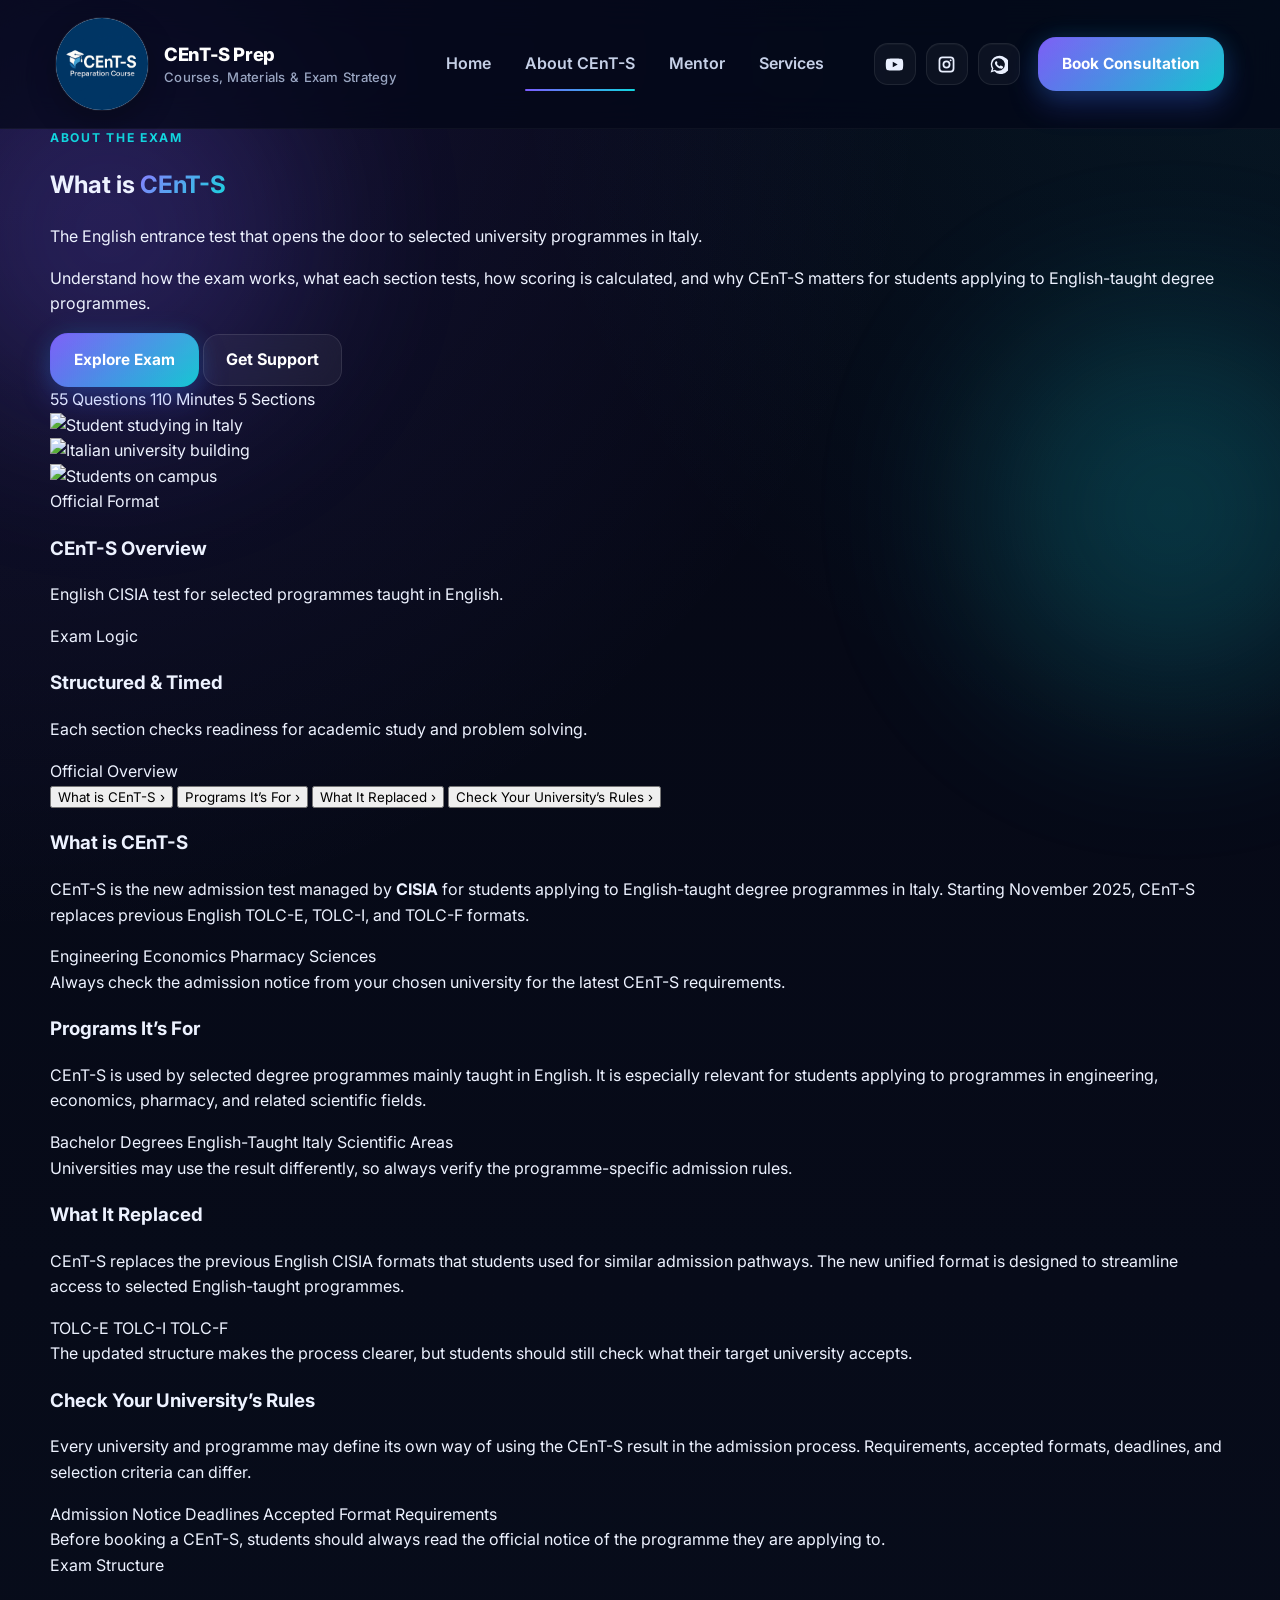
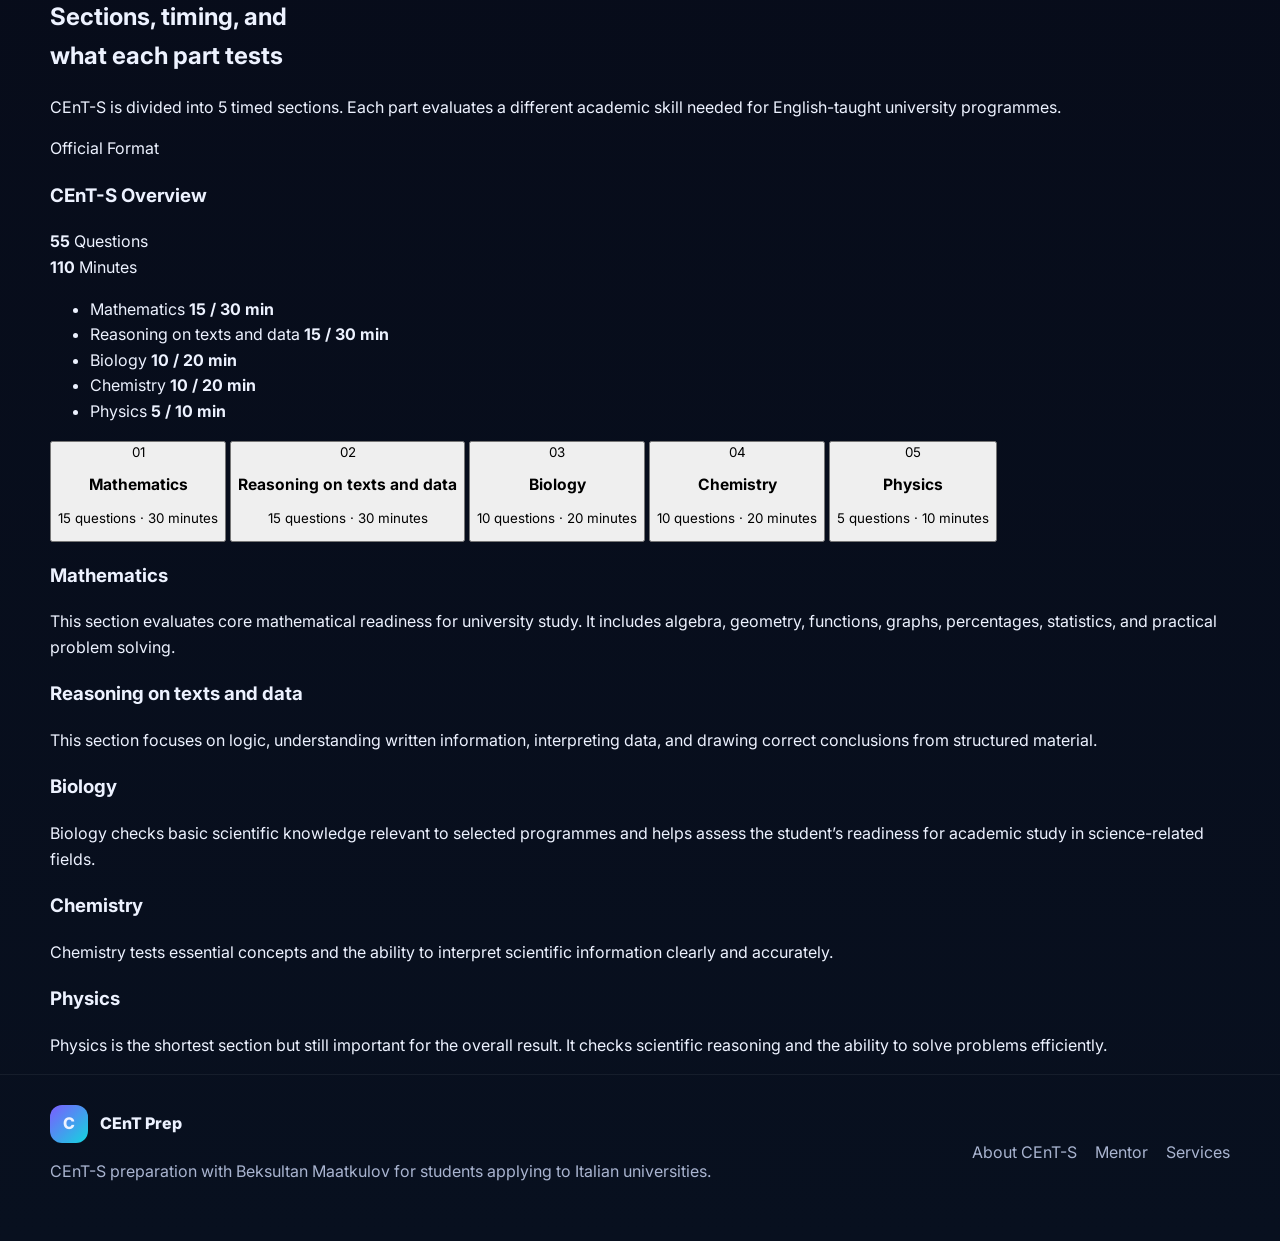
==== commit f890b0be: "home stat" ====
--- a/about.html
+++ b/about.html
@@ -477,21 +477,22 @@
    
 
 
-  <!-- ========================= FOOTER ========================= -->
+<!-- ========================= FOOTER ========================= -->
   <footer class="site-footer">
     <div class="container footer-wrap">
       <div>
-        <a href="index.html" class="logo">
-          <span class="logo-mark">C</span>
+        <a href="index.html" class="footer-brand">
+          <span class="footer-brand-mark">C</span>
           <span>CEnT Prep</span>
         </a>
+
         <p class="footer-text">
-          Official-style CEnT-S overview plus preparation support and course information.
+          CEnT-S preparation with Beksultan Maatkulov for students applying to Italian universities.
         </p>
       </div>
 
       <div class="footer-links">
-        <a href="index.html">Home</a>
+        <a href="about.html">About CEnT-S</a>
         <a href="mentor.html">Mentor</a>
         <a href="services.html">Services</a>
       </div>
--- a/style.css
+++ b/style.css
@@ -53,12 +53,8 @@
   text-decoration: none;
 }
 
-details summary {
-  list-style: none;
-}
-
-details summary::-webkit-details-marker {
-  display: none;
+button {
+  font-family: inherit;
 }
 
 /* =========================================================
@@ -67,21 +63,6 @@
 .container {
   width: min(var(--container), calc(100% - 40px));
   margin: 0 auto;
-}
-
-.section {
-  padding: 100px 0;
-}
-
-.section-dark {
-  background: linear-gradient(180deg, rgba(255,255,255,0.02), rgba(255,255,255,0.01));
-}
-
-.glass {
-  background: var(--surface);
-  border: 1px solid var(--stroke);
-  box-shadow: var(--shadow);
-  backdrop-filter: blur(20px);
 }
 
 .bg-blur {
@@ -107,19 +88,6 @@
 }
 
 /* =========================================================
-   LAYOUT HELPERS RESPONSIVE
-========================================================= */
-@media (max-width: 560px) {
-  .container {
-    width: min(var(--container), calc(100% - 24px));
-  }
-
-  .section {
-    padding: 78px 0;
-  }
-}
-
-/* =========================================================
    TYPOGRAPHY
 ========================================================= */
 .eyebrow {
@@ -129,12 +97,7 @@
   letter-spacing: 0.14em;
   text-transform: uppercase;
   font-size: 0.76rem;
-}
-
-
-.hero-copy_h2 {
-  font-size: 50px;
-  line-height: 1.3;
+  line-height: 1.4;
 }
 
 .gradient-text {
@@ -143,45 +106,16 @@
   -webkit-text-fill-color: transparent;
 }
 
-.section-heading {
-  max-width: 300px;
-  margin-bottom: 5px;
-}
-
-.section-heading h2,
-.course-content h2,
-.cta-box h2,
-.page-title {
-  margin: 0 0 12px;
-  font-size: clamp(2rem, 3vw, 3rem);
-  line-height: 1.1;
+.hero-copy_h2 {
+  margin: 0;
+  font-size: 50px;
+  line-height: 1.18;
   letter-spacing: -0.03em;
 }
 
-.section-heading p,
 .hero-text,
-.section-text,
-.info-card p,
-.product-card p,
-.timeline-card p,
-.notice-box p,
-.detail-card p,
-.footer-text,
-.course-content p,
-.page-subtitle {
+.footer-text {
   color: var(--muted);
-}
-
-/* =========================================================
-   TYPOGRAPHY RESPONSIVE
-========================================================= */
-@media (max-width: 820px) {
-  .section-heading h2,
-  .course-content h2,
-  .cta-box h2,
-  .page-title {
-    font-size: clamp(1.9rem, 6vw, 2.6rem);
-  }
 }
 
 /* =========================================================
@@ -204,12 +138,6 @@
   transform: translateY(-2px);
 }
 
-.btn-primary {
-  color: white;
-  background: linear-gradient(135deg, var(--primary), #5d7cff);
-  box-shadow: 0 14px 30px rgba(92, 105, 255, 0.25);
-}
-
 .btn-secondary {
   color: #ffffff;
   background: rgba(255, 255, 255, 0.05);
@@ -217,305 +145,6 @@
   backdrop-filter: blur(18px);
 }
 
-/* =========================================================
-   BUTTONS RESPONSIVE
-========================================================= */
-@media (max-width: 560px) {
-  .btn {
-    width: 100%;
-  }
-}
-
-/* =========================================================
-   HEADER / NAVBAR
-========================================================= */
-.site-header {
-  position: sticky;
-  top: 0;
-  z-index: 100;
-  padding: 18px 0;
-  background: rgba(4, 8, 24, 0.72);
-  backdrop-filter: blur(18px);
-  border-bottom: 1px solid rgba(255, 255, 255, 0.04);
-}
-
-.navbar {
-  display: flex;
-  align-items: center;
-  justify-content: space-between;
-  gap: 28px;
-  min-height: 78px;
-  padding: 0 6px;
-}
-
-/* =========================================================
-   HEADER / NAVBAR RESPONSIVE
-========================================================= */
-@media (max-width: 820px) {
-  .site-header {
-    padding: 12px 0;
-  }
-
-  .navbar {
-    min-height: 72px;
-    gap: 14px;
-  }
-}
-
-/* =========================================================
-   BRAND / LOGO
-========================================================= */
-.brand {
-  display: flex;
-  align-items: center;
-  gap: 16px;
-  min-width: 0;
-  flex-shrink: 0;
-}
-
-.brand-logo-box {
-  width: 92px;
-  height: 92px;
-  min-width: 92px;
-  border-radius: 50%;
-  background: linear-gradient(180deg, #ffffff 0%, #edf4ff 100%);
-  display: flex;
-  align-items: center;
-  justify-content: center;
-  box-shadow:
-    0 10px 30px rgba(0, 0, 0, 0.28),
-    0 0 0 1px rgba(255, 255, 255, 0.08);
-  overflow: hidden;
-}
-
-.brand-logo {
-  width: 100%;
-  height: 100%;
-  object-fit: cover;
-  display: block;
-}
-
-.brand-text {
-  display: flex;
-  flex-direction: column;
-  line-height: 1.1;
-}
-
-.brand-title {
-  font-size: 1.15rem;
-  font-weight: 800;
-  color: #ffffff;
-  letter-spacing: -0.02em;
-}
-
-.brand-subtitle {
-  margin-top: 6px;
-  font-size: 0.82rem;
-  color: #9aa6c2;
-  letter-spacing: 0.02em;
-  font-weight: 500;
-}
-
-/* =========================================================
-   BRAND / LOGO RESPONSIVE
-========================================================= */
-@media (max-width: 820px) {
-  .brand-subtitle {
-    display: none;
-  }
-
-  .brand-logo-box {
-    width: 68px;
-    height: 68px;
-    min-width: 68px;
-  }
-
-  .brand-title {
-    font-size: 1rem;
-  }
-}
-
-@media (max-width: 560px) {
-  .brand {
-    gap: 12px;
-  }
-
-  .brand-logo-box {
-    width: 60px;
-    height: 60px;
-    min-width: 60px;
-  }
-
-  .brand-title {
-    font-size: 0.95rem;
-  }
-}
-
-/* =========================================================
-   NAV LINKS
-========================================================= */
-.desktop-nav {
-  display: flex;
-  align-items: center;
-  gap: 34px;
-  margin-left: auto;
-  margin-right: auto;
-}
-
-.desktop-nav a {
-  position: relative;
-  color: #c6d0e7;
-  font-size: 1rem;
-  font-weight: 600;
-  transition: 0.25s ease;
-  padding: 8px 0;
-}
-
-.desktop-nav a:hover {
-  color: #ffffff;
-}
-
-.desktop-nav a::after {
-  content: "";
-  position: absolute;
-  left: 0;
-  bottom: -6px;
-  width: 0;
-  height: 2px;
-  border-radius: 999px;
-  background: linear-gradient(90deg, var(--primary), var(--secondary));
-  transition: width 0.25s ease;
-}
-
-.desktop-nav a:hover::after,
-.desktop-nav a.active-link::after {
-  width: 100%;
-}
-
-.desktop-nav a.active-link {
-  color: #ffffff;
-}
-
-/* =========================================================
-   NAV LINKS RESPONSIVE
-========================================================= */
-@media (max-width: 820px) {
-  .desktop-nav {
-    display: none;
-  }
-}
-
-/* =========================================================
-   NAV ACTIONS
-========================================================= */
-.nav-actions {
-  display: flex;
-  align-items: center;
-  gap: 14px;
-  flex-shrink: 0;
-}
-
-.desktop-cta {
-  min-height: 54px;
-}
-
-.desktop-socials {
-  margin-right: 4px;
-}
-
-/* =========================================================
-   NAV ACTIONS RESPONSIVE
-========================================================= */
-@media (max-width: 820px) {
-  .desktop-cta,
-  .desktop-socials {
-    display: none;
-  }
-}
-
-/* =========================================================
-   SOCIAL LINKS
-========================================================= */
-.social-links,
-.mobile-socials {
-  display: flex;
-  align-items: center;
-  gap: 10px;
-}
-
-.social-link {
-  width: 42px;
-  height: 42px;
-  border-radius: 14px;
-  display: inline-flex;
-  align-items: center;
-  justify-content: center;
-  background: rgba(255, 255, 255, 0.04);
-  border: 1px solid rgba(255, 255, 255, 0.08);
-  transition: 0.25s ease;
-  box-shadow: inset 0 1px 0 rgba(255,255,255,0.03);
-}
-
-.social-link:hover {
-  transform: translateY(-2px);
-  background: rgba(255, 255, 255, 0.08);
-  border-color: rgba(124, 92, 255, 0.35);
-  box-shadow:
-    0 10px 20px rgba(0, 0, 0, 0.22),
-    0 0 20px rgba(124, 92, 255, 0.16);
-}
-
-.social-link svg {
-  width: 19px;
-  height: 19px;
-  fill: #eaf0ff;
-}
-
-/* YouTube */
-.social-link.youtube:hover {
-  background: #ff0000;
-  border-color: #ff0000;
-  box-shadow: 0 0 15px rgba(255, 0, 0, 0.45);
-}
-
-.social-link.youtube:hover svg {
-  fill: #ffffff;
-}
-
-/* Instagram */
-.social-link.instagram:hover {
-  background: linear-gradient(45deg, #f58529, #dd2a7b, #8134af, #515bd4);
-  border-color: transparent;
-  box-shadow: 0 0 15px rgba(221, 42, 123, 0.5);
-}
-
-.social-link.instagram:hover svg {
-  fill: #ffffff;
-}
-
-/* WhatsApp */
-.social-link.whatsapp:hover {
-  background: #25d366;
-  border-color: #25d366;
-  box-shadow: 0 0 15px rgba(37, 211, 102, 0.45);
-}
-
-.social-link.whatsapp:hover svg {
-  fill: #ffffff;
-}
-
-/* =========================================================
-   SOCIAL LINKS RESPONSIVE
-========================================================= */
-@media (max-width: 820px) {
-  .mobile-socials {
-    margin-top: 10px;
-  }
-}
-
-/* =========================================================
-   CONSULT BUTTON
-========================================================= */
 .consult-btn {
   position: relative;
   display: inline-flex;
@@ -558,12 +187,194 @@
 }
 
 /* =========================================================
-   CONSULT BUTTON RESPONSIVE
-========================================================= */
-@media (max-width: 560px) {
-  .consult-btn {
-    width: 100%;
-  }
+   HEADER / NAVBAR
+========================================================= */
+.site-header {
+  position: sticky;
+  top: 0;
+  z-index: 100;
+  padding: 18px 0;
+  background: rgba(4, 8, 24, 0.72);
+  backdrop-filter: blur(18px);
+  border-bottom: 1px solid rgba(255, 255, 255, 0.04);
+}
+
+.navbar {
+  display: flex;
+  align-items: center;
+  justify-content: space-between;
+  gap: 28px;
+  min-height: 78px;
+  padding: 0 6px;
+}
+
+/* =========================================================
+   BRAND / LOGO
+========================================================= */
+.brand {
+  display: flex;
+  align-items: center;
+  gap: 16px;
+  min-width: 0;
+  flex-shrink: 0;
+}
+
+.brand-logo-box {
+  width: 92px;
+  height: 92px;
+  min-width: 92px;
+  border-radius: 50%;
+  background: linear-gradient(180deg, #ffffff 0%, #edf4ff 100%);
+  display: flex;
+  align-items: center;
+  justify-content: center;
+  box-shadow:
+    0 10px 30px rgba(0, 0, 0, 0.28),
+    0 0 0 1px rgba(255, 255, 255, 0.08);
+  overflow: hidden;
+}
+
+.brand-logo {
+  width: 100%;
+  height: 100%;
+  object-fit: cover;
+  display: block;
+}
+
+.brand-text {
+  display: flex;
+  flex-direction: column;
+  line-height: 1.1;
+}
+
+.brand-title {
+  font-size: 1.15rem;
+  font-weight: 800;
+  color: #ffffff;
+  letter-spacing: -0.02em;
+}
+
+.brand-subtitle {
+  margin-top: 6px;
+  font-size: 0.82rem;
+  color: #9aa6c2;
+  letter-spacing: 0.02em;
+  font-weight: 500;
+}
+
+/* =========================================================
+   NAV LINKS
+========================================================= */
+.desktop-nav {
+  display: flex;
+  align-items: center;
+  gap: 34px;
+  margin-left: auto;
+  margin-right: auto;
+}
+
+.desktop-nav a {
+  position: relative;
+  color: #c6d0e7;
+  font-size: 1rem;
+  font-weight: 600;
+  transition: 0.25s ease;
+  padding: 8px 0;
+}
+
+.desktop-nav a:hover {
+  color: #ffffff;
+}
+
+.desktop-nav a::after {
+  content: "";
+  position: absolute;
+  left: 0;
+  bottom: -6px;
+  width: 0;
+  height: 2px;
+  border-radius: 999px;
+  background: linear-gradient(90deg, var(--primary), var(--secondary));
+  transition: width 0.25s ease;
+}
+
+.desktop-nav a:hover::after,
+.desktop-nav a.active-link::after {
+  width: 100%;
+}
+
+/* =========================================================
+   NAV ACTIONS
+========================================================= */
+.nav-actions {
+  display: flex;
+  align-items: center;
+  gap: 14px;
+  flex-shrink: 0;
+}
+
+.desktop-cta {
+  min-height: 54px;
+}
+
+.desktop-socials {
+  margin-right: 4px;
+}
+
+/* =========================================================
+   SOCIAL LINKS
+========================================================= */
+.social-links,
+.mobile-socials {
+  display: flex;
+  align-items: center;
+  gap: 10px;
+}
+
+.social-link {
+  width: 42px;
+  height: 42px;
+  border-radius: 14px;
+  display: inline-flex;
+  align-items: center;
+  justify-content: center;
+  background: rgba(255, 255, 255, 0.04);
+  border: 1px solid rgba(255, 255, 255, 0.08);
+  transition: 0.25s ease;
+  box-shadow: inset 0 1px 0 rgba(255,255,255,0.03);
+}
+
+.social-link:hover {
+  transform: translateY(-2px);
+  background: rgba(255, 255, 255, 0.08);
+  border-color: rgba(124, 92, 255, 0.35);
+  box-shadow:
+    0 10px 20px rgba(0, 0, 0, 0.22),
+    0 0 20px rgba(124, 92, 255, 0.16);
+}
+
+.social-link svg {
+  width: 19px;
+  height: 19px;
+  fill: #eaf0ff;
+}
+
+.social-link.youtube:hover {
+  background: #ff0000;
+  border-color: #ff0000;
+  box-shadow: 0 0 15px rgba(255, 0, 0, 0.45);
+}
+
+.social-link.instagram:hover {
+  background: linear-gradient(45deg, #f58529, #dd2a7b, #8134af, #515bd4);
+  border-color: transparent;
+  box-shadow: 0 0 15px rgba(221, 42, 123, 0.5);
+}
+
+.social-link.whatsapp:hover {
+  background: #25d366;
+  border-color: #25d366;
+  box-shadow: 0 0 15px rgba(37, 211, 102, 0.45);
 }
 
 /* =========================================================
@@ -575,7 +386,7 @@
   height: 48px;
   border-radius: 14px;
   border: 1px solid rgba(255, 255, 255, 0.12);
-  background: rgba(255, 255, 255, 0.04);
+  background: #172143;
   cursor: pointer;
   padding: 0;
   align-items: center;
@@ -603,15 +414,6 @@
 
 .burger-btn.active span:nth-child(3) {
   transform: translateY(-8px) rotate(-45deg);
-}
-
-/* =========================================================
-   BURGER BUTTON RESPONSIVE
-========================================================= */
-@media (max-width: 820px) {
-  .burger-btn {
-    display: inline-flex;
-  }
 }
 
 /* =========================================================
@@ -669,30 +471,20 @@
 }
 
 /* =========================================================
-   MOBILE MENU RESPONSIVE
-========================================================= */
-@media (max-width: 820px) {
-  .mobile-menu {
-    display: block;
-  }
-}
-
-/* =========================================================
-   HERO WITH LARGE MOVING GALLERY
+   HERO SECTION
 ========================================================= */
 .hero {
   position: relative;
 }
-.hero-gallery{
-justify-content: space-around;
-line-height: 4.2;
-}
+
 .hero-gallery {
-  min-height: 100vh;
+  min-height: 80vh;
   display: flex;
   align-items: center;
+  justify-content: space-around;
   overflow: hidden;
   padding: 120px 0 80px;
+  line-height: 1.2;
 }
 
 .hero-gallery-bg {
@@ -700,7 +492,7 @@
   inset: 0;
   z-index: 1;
   overflow: hidden;
-  background: #040816;
+  background: rgba(4, 8, 24, 0.72);
 }
 
 .hero-overlay {
@@ -718,20 +510,23 @@
 }
 
 .hero-copy {
-  max-width: 820px;
-}
-
-.hero-copy h1 {
-  margin: 0;
-  font-size: clamp(3.2rem, 7vw, 6.8rem);
-  line-height: 0.96;
-  letter-spacing: -0.055em;
+  max-width: 720px;
+}
+
+.hero-text {
+  margin-top: 18px;
 }
 
 .hero-text-large {
   max-width: 700px;
-  margin-top: 24px;
+  margin-top: 0;
   font-size: 1.08rem;
+  line-height: 1.75;
+}
+
+.hero-text p {
+  line-height: inherit;
+  margin: 0;
 }
 
 .hero-actions {
@@ -739,74 +534,6 @@
   display: flex;
   flex-wrap: wrap;
   gap: 14px;
-}
-
-/* =========================================================
-   HERO STATS
-========================================================= */
-.hero-stats {
-  margin-top: 14px;
-  display: flex;
-  flex-wrap: wrap;
-  gap: 20px;
-}
-
-.stat-card {
-  min-width: 0;
-  width: 220px;
-  min-height: 96px;
-  padding: 20px 24px;
-  border-radius: 22px;
-  background: rgba(16, 22, 44, 0.72);
-  border: 1px solid rgba(255, 255, 255, 0.08);
-  box-shadow: 0 16px 34px rgba(0, 0, 0, 0.24);
-  display: flex;
-  flex-direction: column;
-  justify-content: center;
-}
-
-.stat-card strong {
-  display: block;
-  font-size: 1.05rem;
-  line-height: 1.1;
-  margin-bottom: 8px;
-  color: #ffffff;
-}
-
-.stat-card span {
-  color: var(--muted);
-  font-size: 0.95rem;
-  line-height: 1.2;
-}
-
-/* =========================================================
-   HERO STATS RESPONSIVE
-========================================================= */
-@media (max-width: 820px) {
-  .hero-stats {
-    gap: 14px;
-  }
-
-  .stat-card {
-    width: 210px;
-    min-height: 88px;
-    padding: 18px 20px;
-    border-radius: 20px;
-  }
-}
-
-@media (max-width: 560px) {
-  .hero-stats {
-    flex-direction: column;
-    gap: 12px;
-  }
-
-  .stat-card {
-    width: 100%;
-    min-height: 82px;
-    padding: 18px 18px;
-    border-radius: 18px;
-  }
 }
 
 /* =========================================================
@@ -889,856 +616,8 @@
 }
 
 /* =========================================================
-   HERO RESPONSIVE
-========================================================= */
-@media (max-width: 1400px) {
-  .gallery-item {
-    width: 320px;
-    height: 220px;
-  }
-
-  .gallery-item-large {
-    width: 390px;
-    height: 250px;
-  }
-
-  .gallery-item-wide {
-    width: 440px;
-    height: 220px;
-  }
-}
-
-@media (max-width: 1100px) {
-  .hero-gallery {
-    min-height: 900px;
-    padding: 110px 0 70px;
-  }
-
-  .hero-copy {
-    max-width: 720px;
-  }
-
-  .hero-copy h1 {
-    font-size: clamp(2.8rem, 8vw, 5rem);
-  }
-
-  .gallery-item {
-    width: 270px;
-    height: 190px;
-    border-radius: 24px;
-  }
-
-  .gallery-item-large {
-    width: 320px;
-    height: 220px;
-  }
-
-  .gallery-item-wide {
-    width: 360px;
-    height: 190px;
-  }
-}
-
-@media (max-width: 820px) {
-  .hero-gallery {
-    min-height: 820px;
-    padding: 100px 0 60px;
-  }
-
-  .hero-copy h1 {
-    font-size: clamp(2.4rem, 10vw, 4rem);
-    line-height: 1;
-  }
-
-  .hero-text-large {
-    font-size: 1rem;
-  }
-
-  .gallery-track {
-    gap: 16px;
-  }
-
-  .gallery-item {
-    width: 210px;
-    height: 150px;
-    border-radius: 18px;
-  }
-
-  .gallery-item-large {
-    width: 250px;
-    height: 170px;
-  }
-
-  .gallery-item-wide {
-    width: 300px;
-    height: 150px;
-  }
-}
-
-@media (max-width: 560px) {
-  .hero-gallery {
-    min-height: 760px;
-    padding: 92px 0 50px;
-  }
-
-  .hero-copy h1 {
-    font-size: clamp(2.2rem, 11vw, 3.4rem);
-  }
-
-  .hero-actions {
-    flex-direction: column;
-  }
-
-  .hero-stats {
-    gap: 12px;
-  }
-
-  .stat-card {
-    width: 100%;
-  }
-
-  .gallery-track-1 {
-    top: 6%;
-  }
-
-  .gallery-track-2 {
-    top: 36%;
-  }
-
-  .gallery-track-3 {
-    top: 66%;
-  }
-
-  .gallery-item {
-    width: 170px;
-    height: 120px;
-    border-radius: 16px;
-  }
-
-  .gallery-item-large {
-    width: 200px;
-    height: 135px;
-  }
-
-  .gallery-item-wide {
-    width: 230px;
-    height: 120px;
-  }
-}
-
-/* =========================================================
-   PAGE HERO
-========================================================= */
-.page-hero {
-  padding: 110px 0 40px;
-}
-
-.page-subtitle {
-  max-width: 720px;
-  margin: 0;
-  font-size: 1.05rem;
-}
-
-/* =========================================================
-   ABOUT HERO VISUAL REDESIGN
-========================================================= */
-.about-hero-visual {
-  position: relative;
-  overflow: hidden;
-  padding: 130px 0 90px;
-  min-height: 92vh;
-  display: flex;
-  align-items: center;
-}
-
-.about-hero-backdrop {
-  position: absolute;
-  inset: 0;
-  background:
-    radial-gradient(circle at 14% 18%, rgba(124, 92, 255, 0.22), transparent 24%),
-    radial-gradient(circle at 88% 20%, rgba(18, 214, 223, 0.16), transparent 20%),
-    linear-gradient(180deg, #050815 0%, #071023 52%, #081225 100%);
-  /* z-index: 1; */
-}
-
-.about-hero-visual::before {
-  content: "";
-  position: absolute;
-  inset: 0;
-  z-index: 1;
-  background:
-    linear-gradient(rgba(255,255,255,0.025) 1px, transparent 1px),
-    linear-gradient(90deg, rgba(255,255,255,0.025) 1px, transparent 1px);
-  background-size: 72px 72px;
-  mask-image: linear-gradient(180deg, rgba(0,0,0,0.7), rgba(0,0,0,0.25));
-  pointer-events: none;
-}
-
-.about-hero-layout {
-  position: relative;
-  z-index: 2;
-  display: grid;
-  grid-template-columns: 1fr 1fr;
-  gap: 44px;
-  align-items: center;
-}
-
-.about-hero-copy {
-  max-width: 700px;
-}
-
-.about-main-title {
-  margin: 0;
-  font-size: clamp(3rem, 6vw, 5.8rem);
-  line-height: 0.96;
-  letter-spacing: -0.05em;
-}
-
-.about-main-subtitle {
-  margin: 22px 0 0;
-  font-size: 1.22rem;
-  line-height: 1.55;
-  color: #e7eeff;
-  max-width: 640px;
-}
-
-.about-main-description {
-  margin: 18px 0 0;
-  font-size: 1rem;
-  line-height: 1.75;
-  color: var(--muted);
-  max-width: 620px;
-}
-
-.about-hero-buttons {
-  margin-top: 32px;
-  display: flex;
-  flex-wrap: wrap;
-  gap: 14px;
-}
-
-.about-hero-mini-points {
-  display: flex;
-  flex-wrap: wrap;
-  gap: 12px;
-  margin-top: 28px;
-}
-
-.about-hero-mini-points span {
-  display: inline-flex;
-  align-items: center;
-  justify-content: center;
-  min-height: 42px;
-  padding: 0 16px;
-  border-radius: 999px;
-  background: rgba(255,255,255,0.05);
-  border: 1px solid rgba(255,255,255,0.08);
-  color: #dce5fb;
-  font-size: 0.92rem;
-  font-weight: 600;
-  backdrop-filter: blur(14px);
-}
-
-/* =========================================================
-   ABOUT HERO COLLAGE
-========================================================= */
-.about-hero-collage {
-  position: relative;
-  min-height: 640px;
-}
-
-.collage-card {
-  position: absolute;
-  overflow: hidden;
-  border-radius: 28px;
-  box-shadow: 0 24px 60px rgba(0, 0, 0, 0.3);
-}
-
-.collage-card img {
-  width: 100%;
-  height: 100%;
-  object-fit: cover;
-}
-
-.collage-card-1 {
-  width: 280px;
-  height: 360px;
-  top: 10px;
-  left: 20px;
-  transform: rotate(-7deg);
-  animation: floatCardSoft 7s ease-in-out infinite;
-}
-
-.collage-card-2 {
-  width: 250px;
-  height: 210px;
-  top: 0;
-  right: 30px;
-  transform: rotate(6deg);
-  animation: floatCardSoft 6.6s ease-in-out infinite 1s;
-}
-
-.collage-card-3 {
-  width: 300px;
-  height: 220px;
-  bottom: 38px;
-  left: 110px;
-  transform: rotate(4deg);
-  animation: floatCardSoft 7.4s ease-in-out infinite 1.6s;
-}
-
-.collage-card-4,
-.collage-card-5 {
-  padding: 24px;
-  background: rgba(16, 22, 46, 0.74);
-  border: 1px solid rgba(255,255,255,0.08);
-  backdrop-filter: blur(20px);
-}
-
-.collage-card-4 {
-  width: 260px;
-  top: 220px;
-  right: 20px;
-  animation: floatCardSoft 7.2s ease-in-out infinite 0.8s;
-}
-
-.collage-card-5 {
-  width: 250px;
-  bottom: 10px;
-  right: 70px;
-  animation: floatCardSoft 6.8s ease-in-out infinite 2s;
-}
-
-.collage-card-4 h3,
-.collage-card-5 h3 {
-  margin: 12px 0 8px;
-  font-size: 1.28rem;
-  line-height: 1.2;
-}
-
-.collage-card-4 p,
-.collage-card-5 p {
-  margin: 0;
-  color: var(--muted);
-  line-height: 1.6;
-  font-size: 0.95rem;
-}
-
-.collage-badge {
-  display: inline-flex;
-  padding: 7px 12px;
-  border-radius: 999px;
-  background: rgba(124, 92, 255, 0.16);
-  color: #d9ceff;
-  font-size: 0.78rem;
-  font-weight: 700;
-  letter-spacing: 0.03em;
-}
-
-@keyframes floatCardSoft {
-  0% {
-    transform: translateY(0px) rotate(var(--rot, 0deg));
-  }
-  50% {
-    transform: translateY(-12px) rotate(var(--rot, 0deg));
-  }
-  100% {
-    transform: translateY(0px) rotate(var(--rot, 0deg));
-  }
-}
-/* =========================================================
-   ABOUT HERO RESPONSIVE
-========================================================= */
-@media (max-width: 1100px) {
-  .about-hero {
-    min-height: auto;
-    padding: 120px 0 80px;
-  }
-
-  .about-hero-container {
-    grid-template-columns: 1fr;
-  }
-
-  .about-hero-content {
-    max-width: 100%;
-  }
-
-  .about-hero-cards {
-    min-height: auto;
-    display: grid;
-    grid-template-columns: repeat(3, 1fr);
-    gap: 18px;
-  }
-
-  .about-info-card {
-    position: static;
-    width: 100%;
-    animation: none;
-  }
-}
-
-@media (max-width: 820px) {
-  .about-hero {
-    padding: 105px 0 70px;
-  }
-
-  .about-hero-title {
-    font-size: clamp(2.4rem, 10vw, 4rem);
-    line-height: 1.02;
-  }
-
-  .about-hero-subtitle {
-    font-size: 1rem;
-    line-height: 1.7;
-  }
-
-  .about-hero-description {
-    font-size: 0.96rem;
-  }
-
-  .about-hero-cards {
-    grid-template-columns: 1fr;
-  }
-}
-
-@media (max-width: 560px) {
-  .about-hero {
-    padding: 92px 0 56px;
-  }
-
-  .about-info-card {
-    padding: 20px;
-    border-radius: 22px;
-  }
-
-  .about-hero-actions {
-    flex-direction: column;
-  }
-}
-
-/* =========================================================
-   SIMPLE STRIP
-========================================================= */
-.brands {
-  padding: 14px 0 10px;
-}
-
-.brands-row {
-  display: grid;
-  grid-template-columns: repeat(4, 1fr);
-  gap: 14px;
-}
-
-.brands-row span {
-  text-align: center;
-  padding: 16px 18px;
-  border-radius: 999px;
-  border: 1px solid var(--stroke);
-  color: #c9d3ee;
-  background: rgba(255, 255, 255, 0.02);
-}
-
-/* =========================================================
-   SIMPLE STRIP RESPONSIVE
-========================================================= */
-@media (max-width: 1100px) {
-  .brands-row {
-    grid-template-columns: repeat(2, 1fr);
-  }
-}
-
-@media (max-width: 820px) {
-  .brands-row {
-    grid-template-columns: 1fr;
-  }
-}
-
-/* =========================================================
-   CARDS / GRIDS
-========================================================= */
-.grid-3 {
-  display: grid;
-  grid-template-columns: repeat(3, 1fr);
-  gap: 24px;
-}
-
-.info-card,
-.product-card,
-.timeline-card,
-.score-card {
-  padding: 28px;
-  border-radius: var(--radius);
-}
-
-.info-card h3,
-.product-card h3 {
-  margin: 0 0 10px;
-  font-size: 1.3rem;
-}
-
-.icon {
-  width: 54px;
-  height: 54px;
-  display: grid;
-  place-items: center;
-  border-radius: 16px;
-  background: linear-gradient(135deg, rgba(124, 92, 255, 0.22), rgba(18, 214, 223, 0.14));
-  color: #e4ddff;
-  font-weight: 800;
-  margin-bottom: 18px;
-}
-
-.text-link {
-  display: inline-flex;
-  margin-top: 10px;
-  color: var(--secondary);
-  font-weight: 700;
-}
-
-.product-badge,
-.timeline-tag {
-  display: inline-flex;
-  padding: 7px 12px;
-  border-radius: 999px;
-  background: rgba(18, 214, 223, 0.12);
-  color: #a5f1f5;
-  font-size: 0.8rem;
-  font-weight: 700;
-}
-
-.featured {
-  outline: 1px solid rgba(124, 92, 255, 0.35);
-  transform: translateY(-4px);
-}
-
-/* =========================================================
-   CARDS / GRIDS RESPONSIVE
-========================================================= */
-@media (max-width: 1100px) {
-  .grid-3 {
-    grid-template-columns: 1fr;
-  }
-}
-
-@media (max-width: 560px) {
-  .info-card,
-  .product-card,
-  .timeline-card,
-  .score-card {
-    padding: 22px;
-  }
-}
-
-/* =========================================================
-   EXAM LAYOUT
-========================================================= */
-.exam-layout {
-  display: grid;
-  grid-template-columns: 360px 1fr;
-  gap: 24px;
-  align-items: start;
-}
-
-.exam-summary {
-  padding: 28px;
-  border-radius: var(--radius);
-  position: sticky;
-  top: 110px;
-}
-
-.exam-summary h3 {
-  margin-top: 0;
-  margin-bottom: 18px;
-}
-
-.exam-list {
-  list-style: none;
-  margin: 0;
-  padding: 0;
-}
-
-.exam-list li {
-  padding: 14px 0;
-  border-bottom: 1px solid rgba(255, 255, 255, 0.07);
-  display: flex;
-  justify-content: space-between;
-  gap: 16px;
-  color: var(--muted);
-}
-
-.exam-list li span {
-  color: var(--text);
-}
-
-.exam-details {
-  display: grid;
-  gap: 18px;
-}
-
-.detail-card {
-  border-radius: 22px;
-  padding: 22px 24px;
-}
-
-.detail-card summary {
-  cursor: pointer;
-  font-size: 1.08rem;
-  font-weight: 700;
-}
-
-.detail-card p {
-  margin: 14px 0 0;
-}
-
-/* =========================================================
-   EXAM LAYOUT RESPONSIVE
-========================================================= */
-@media (max-width: 1100px) {
-  .exam-layout {
-    grid-template-columns: 1fr;
-  }
-
-  .exam-summary {
-    position: static;
-  }
-}
-
-@media (max-width: 560px) {
-  .detail-card {
-    padding: 22px;
-  }
-}
-
-/* =========================================================
-   TIMELINE
-========================================================= */
-.timeline {
-  display: grid;
-  grid-template-columns: repeat(4, 1fr);
-  gap: 20px;
-}
-
-/* =========================================================
-   TIMELINE RESPONSIVE
-========================================================= */
-@media (max-width: 1100px) {
-  .timeline {
-    grid-template-columns: 1fr;
-  }
-}
-
-/* =========================================================
-   SCORING / COURSE
-========================================================= */
-.scoring-grid,
-.course-grid {
-  display: grid;
-  grid-template-columns: 1fr 1fr;
-  gap: 34px;
-  align-items: center;
-}
-
-.score-cards {
-  display: grid;
-  gap: 18px;
-}
-
-.score-card strong {
-  display: block;
-  font-size: 2rem;
-  margin-bottom: 4px;
-}
-
-.score-card span {
-  color: var(--muted);
-}
-
-.course-panel {
-  border-radius: 28px;
-  padding: 24px;
-  display: grid;
-  gap: 16px;
-}
-
-.course-module {
-  padding: 20px;
-  border-radius: 20px;
-  background: rgba(255, 255, 255, 0.03);
-  border: 1px solid rgba(255, 255, 255, 0.06);
-}
-
-.course-module span {
-  color: var(--secondary);
-  font-size: 0.82rem;
-  font-weight: 700;
-  text-transform: uppercase;
-  letter-spacing: 0.08em;
-}
-
-.course-module h4 {
-  margin: 8px 0 0;
-  font-size: 1.08rem;
-}
-
-.check-list {
-  list-style: none;
-  margin: 22px 0 0;
-  padding: 0;
-  display: grid;
-  gap: 12px;
-}
-
-.check-list li {
-  padding-left: 28px;
-  position: relative;
-  color: #d9e2f8;
-}
-
-.check-list li::before {
-  content: "✓";
-  position: absolute;
-  left: 0;
-  top: 0;
-  color: var(--success);
-  font-weight: 800;
-}
-
-/* =========================================================
-   SCORING / COURSE RESPONSIVE
-========================================================= */
-@media (max-width: 1100px) {
-  .scoring-grid,
-  .course-grid {
-    grid-template-columns: 1fr;
-  }
-}
-
-/* =========================================================
-   PRICING
-========================================================= */
-.price-tag {
-  margin: 18px 0 20px;
-  font-size: 2rem;
-  line-height: 1;
-  color: var(--text);
-  font-weight: 800;
-}
-
-/* =========================================================
-   PRICING RESPONSIVE
-========================================================= */
-@media (max-width: 560px) {
-  .price-tag {
-    font-size: 1.7rem;
-  }
-}
-
-/* =========================================================
-   VIDEO GRID
-========================================================= */
-.video-grid {
-  display: grid;
-  grid-template-columns: repeat(3, 1fr);
-  gap: 24px;
-}
-
-.video-card {
-  padding: 18px;
-  border-radius: 24px;
-}
-
-.video-card iframe {
-  width: 100%;
-  height: 220px;
-  border: none;
-  border-radius: 18px;
-  margin-bottom: 16px;
-}
-
-.video-card h3 {
-  margin: 0;
-  font-size: 1.1rem;
-}
-
-/* =========================================================
-   VIDEO GRID RESPONSIVE
-========================================================= */
-@media (max-width: 1100px) {
-  .video-grid {
-    grid-template-columns: 1fr;
-  }
-
-  .video-card iframe {
-    height: 260px;
-  }
-}
-
-@media (max-width: 560px) {
-  .video-card {
-    padding: 22px;
-  }
-
-  .video-card iframe {
-    height: 220px;
-  }
-}
-
-/* =========================================================
-   MENTOR PAGE
-========================================================= */
-.mentor-grid {
-  display: grid;
-  grid-template-columns: 420px 1fr;
-  gap: 34px;
-  align-items: center;
-}
-
-.mentor-photo {
-  padding: 16px;
-  border-radius: 28px;
-}
-
-.photo-placeholder {
-  min-height: 460px;
-  border-radius: 22px;
-  border: 1px dashed rgba(255,255,255,0.18);
-  display: grid;
-  place-items: center;
-  color: var(--muted);
-  background: rgba(255,255,255,0.02);
-}
-
-.mentor-text h2 {
-  margin-top: 0;
-}
-
-/* =========================================================
-   MENTOR PAGE RESPONSIVE
-========================================================= */
-@media (max-width: 1100px) {
-  .mentor-grid {
-    grid-template-columns: 1fr;
-  }
-}
-
-@media (max-width: 560px) {
-  .photo-placeholder {
-    min-height: 320px;
-  }
-}
-
-/* =========================================================
-   CTA / FOOTER
-========================================================= */
-.cta-box {
-  padding: 34px;
-  border-radius: 30px;
-  display: flex;
-  justify-content: space-between;
-  gap: 24px;
-  align-items: center;
-}
-
+   FOOTER
+========================================================= */
 .site-footer {
   border-top: 1px solid rgba(255, 255, 255, 0.06);
   padding: 30px 0 40px;
@@ -1778,849 +657,22 @@
 }
 
 /* =========================================================
-   CTA / FOOTER RESPONSIVE
-========================================================= */
-@media (max-width: 1100px) {
-  .cta-box,
-  .footer-wrap {
-    flex-direction: column;
-    align-items: flex-start;
-  }
-}
-
-@media (max-width: 560px) {
-  .cta-box {
-    padding: 22px;
-  }
-}
-
-/* =========================================================
-   WHAT IS CENT-S SECTION PREMIUM
-========================================================= */
-.cent-overview-section.premium-cent {
-  position: relative;
-  overflow: hidden;
-  padding: 100px 0 86px;
-  background:
-    radial-gradient(circle at 14% 36%, rgba(120, 88, 255, 0.16), transparent 18%),
-    radial-gradient(circle at 86% 34%, rgba(28, 210, 255, 0.15), transparent 22%),
-    linear-gradient(180deg, #050817 0%, #071024 52%, #08152a 100%);
-}
-
-.cent-overview-bg {
-  position: absolute;
-  inset: 0;
-  background:
-    radial-gradient(circle at 18% 54%, rgba(255,255,255,0.04), transparent 16%),
-    radial-gradient(circle at 78% 30%, rgba(255,255,255,0.035), transparent 14%),
-    radial-gradient(circle at 55% 80%, rgba(255,255,255,0.03), transparent 14%);
-  pointer-events: none;
-}
-
-.cent-overview-glow {
-  position: absolute;
-  border-radius: 50%;
-  filter: blur(60px);
-  pointer-events: none;
-  z-index: 1;
-}
-
-.cent-overview-glow-left {
-  width: 240px;
-  height: 240px;
-  left: -40px;
-  top: 180px;
-  background: rgba(117, 78, 255, 0.22);
-}
-
-.cent-overview-glow-right {
-  width: 320px;
-  height: 320px;
-  right: -60px;
-  top: 140px;
-  background: rgba(33, 214, 255, 0.18);
-}
-
-.cent-overview-particles {
-  position: absolute;
-  inset: 0;
-  background-image:
-    radial-gradient(circle at 7% 22%, rgba(255,255,255,0.18) 0 2px, transparent 3px),
-    radial-gradient(circle at 14% 62%, rgba(255,255,255,0.10) 0 2px, transparent 3px),
-    radial-gradient(circle at 32% 78%, rgba(255,255,255,0.08) 0 2px, transparent 3px),
-    radial-gradient(circle at 56% 26%, rgba(255,255,255,0.10) 0 1.5px, transparent 3px),
-    radial-gradient(circle at 72% 20%, rgba(255,255,255,0.14) 0 2px, transparent 3px),
-    radial-gradient(circle at 86% 30%, rgba(255,255,255,0.15) 0 2px, transparent 3px),
-    radial-gradient(circle at 92% 58%, rgba(255,255,255,0.10) 0 2px, transparent 3px),
-    radial-gradient(circle at 68% 76%, rgba(255,255,255,0.08) 0 2px, transparent 3px);
-  opacity: 0.95;
-  pointer-events: none;
-}
-
-.cent-overview-wrap {
-  position: relative;
-  z-index: 2;
-}
-
-.cent-overview-heading {
-  max-width: 650px;
-  margin-bottom: 28px;
-}
-
-.cent-overview-label {
-  display: inline-flex;
-  align-items: center;
-  justify-content: center;
-  min-height: 42px;
-  padding: 0 22px;
-  border-radius: 999px;
-  background: rgba(11, 20, 50, 0.76);
-  border: 1px solid rgba(255,255,255,0.05);
-  color: #19d6f3;
-  font-size: 0.82rem;
-  font-weight: 800;
-  letter-spacing: 0.14em;
-  text-transform: uppercase;
-  box-shadow: 0 0 20px rgba(18, 214, 223, 0.08);
-}
-
-.cent-overview-title {
-  margin: 22px 0 0;
-  font-size: clamp(2.5rem, 5vw, 4.4rem);
-  line-height: 0.98;
-  letter-spacing: -0.05em;
-  color: #eef3ff;
-}
-
-.cent-overview-title span {
-  background: linear-gradient(135deg, #8390ff 0%, #36cfff 100%);
-  -webkit-background-clip: text;
-  -webkit-text-fill-color: transparent;
-}
-
-/* =========================================================
-   PREMIUM LAYOUT
-========================================================= */
-.cent-overview-layout {
-  display: grid;
-  grid-template-columns: 360px 1fr;
-  gap: 28px;
-  align-items: start;
-}
-
-/* =========================================================
-   PREMIUM LEFT TABS
-========================================================= */
-.cent-overview-tabs {
-  display: flex;
-  flex-direction: column;
-  gap: 16px;
-}
-
-.cent-tab-btn {
-  position: relative;
-  width: 100%;
-  min-height: 92px;
-  padding: 22px 24px 22px 28px;
-  border-radius: 28px;
-  border: 1px solid rgba(255,255,255,0.08);
-  background: linear-gradient(180deg, rgba(9, 17, 46, 0.76), rgba(8, 15, 38, 0.92));
-  color: #b8c4e2;
-  display: flex;
-  align-items: center;
-  justify-content: space-between;
-  gap: 18px;
-  text-align: left;
-  font-size: 0.97rem;
-  font-weight: 500;
-  cursor: pointer;
-  box-shadow:
-    inset 0 1px 0 rgba(255,255,255,0.03),
-    0 10px 30px rgba(0, 0, 0, 0.12);
-  transition:
-    transform 0.28s ease,
-    box-shadow 0.28s ease,
-    border-color 0.28s ease,
-    color 0.28s ease,
-    background 0.28s ease;
-}
-
-.cent-tab-btn::before {
-  content: "";
-  position: absolute;
-  inset: 1px;
-  border-radius: 27px;
-  background: linear-gradient(180deg, rgba(255,255,255,0.03), rgba(255,255,255,0.01));
-  opacity: 1;
-  pointer-events: none;
-}
-
-.cent-tab-btn:hover {
-  transform: translateY(-2px);
-  border-color: rgba(117, 145, 255, 0.28);
-  color: #ffffff;
-}
-
-.cent-tab-btn.active {
-  color: #ffffff;
-  background: linear-gradient(135deg, #6a63ff 0%, #25d4ec 100%);
-  border-color: rgba(255,255,255,0.18);
-  box-shadow:
-    0 0 0 1px rgba(255,255,255,0.06),
-    0 18px 42px rgba(63, 125, 255, 0.22),
-    0 0 34px rgba(38, 210, 236, 0.18);
-}
-
-.cent-tab-btn.active::after {
-  content: "";
-  position: absolute;
-  inset: 0;
-  border-radius: 28px;
-  background: linear-gradient(90deg, rgba(255,255,255,0.16), rgba(255,255,255,0.03), rgba(255,255,255,0));
-  opacity: 0.45;
-  pointer-events: none;
-}
-
-.cent-tab-btn.active span:first-child {
-  position: relative;
-  z-index: 1;
-}
-
-.cent-tab-btn.active .cent-tab-arrow {
-  color: rgba(255,255,255,0.95);
-}
-
-.cent-tab-arrow {
-  position: relative;
-  z-index: 1;
-  font-size: 2rem;
-  line-height: 1;
-  color: #8ea2dc;
-  transition: color 0.28s ease, transform 0.28s ease;
-}
-
-.cent-tab-btn:hover .cent-tab-arrow {
-  transform: translateX(4px);
-}
-
-/* =========================================================
-   PREMIUM RIGHT CARD
-========================================================= */
-.cent-overview-panel {
-  position: relative;
-}
-
-.cent-overview-panel::before {
-  content: "";
-  position: absolute;
-  right: -18px;
-  top: 20px;
-  width: 180px;
-  height: 180px;
-  border-radius: 50%;
-  background: radial-gradient(circle, rgba(46, 214, 255, 0.18), transparent 68%);
-  filter: blur(30px);
-  pointer-events: none;
-}
-
-.cent-panel-card {
-  display: none;
-  border-radius: 32px;
-  overflow: hidden;
-  background:
-    linear-gradient(180deg, rgba(12, 20, 53, 0.78), rgba(10, 17, 44, 0.9));
-  border: 1px solid rgba(90, 191, 255, 0.26);
-  box-shadow:
-    0 0 0 1px rgba(255,255,255,0.03),
-    0 20px 52px rgba(0, 0, 0, 0.24),
-    inset 0 1px 0 rgba(255,255,255,0.04),
-    0 0 36px rgba(34, 208, 255, 0.08);
-  backdrop-filter: blur(20px);
-  animation: centPanelFade 0.35s ease;
-}
-
-.cent-panel-card.active {
-  display: block;
-}
-
-.cent-panel-main {
-  padding: 34px 38px 24px;
-}
-
-.cent-panel-main h3 {
-  margin: 0 0 18px;
-  font-size: 1.65rem;
-  line-height: 1.08;
-  color: #ffffff;
-  letter-spacing: -0.03em;
-}
-
-.cent-panel-main p {
-  margin: 0;
-  color: #c2cee9;
-  font-size: 0.98rem;
-  line-height: 1.8;
-}
-
-.cent-panel-main p + p {
-  margin-top: 14px;
-}
-
-.cent-panel-main strong {
-  color: #ffffff;
-  font-weight: 800;
-}
-
-.cent-panel-tags {
-  display: flex;
-  flex-wrap: wrap;
-  gap: 12px;
-  margin-top: 24px;
-}
-
-.cent-panel-tags span {
-  display: inline-flex;
-  align-items: center;
-  justify-content: center;
-  min-height: 50px;
-  padding: 0 22px;
-  border-radius: 999px;
-  background: linear-gradient(180deg, rgba(46, 71, 170, 0.5), rgba(27, 46, 118, 0.36));
-  border: 1px solid rgba(119, 150, 255, 0.18);
-  color: #dfe9ff;
-  font-size: 0.92rem;
-  font-weight: 500;
-  box-shadow: inset 0 1px 0 rgba(255,255,255,0.03);
-}
-
-.cent-panel-footer {
-  padding: 24px 38px 26px;
-  border-top: 1px solid rgba(255,255,255,0.08);
-  background: linear-gradient(180deg, rgba(15, 25, 64, 0.54), rgba(18, 29, 74, 0.42));
-  color: #c5d1ec;
-  font-size: 0.98rem;
-  line-height: 1.7;
-}
-
-/* =========================================================
-   PREMIUM ANIMATION
-========================================================= */
-@keyframes centPanelFade {
-  from {
-    opacity: 0;
-    transform: translateY(12px);
-  }
-  to {
-    opacity: 1;
-    transform: translateY(0);
-  }
-}
-
-/* =========================================================
-   PREMIUM WHAT IS CENT-S RESPONSIVE
-========================================================= */
-@media (max-width: 1100px) {
-  .cent-overview-layout {
-    grid-template-columns: 1fr;
-  }
-
-  .cent-overview-tabs {
-    max-width: 420px;
-  }
-}
-
-@media (max-width: 820px) {
-  .cent-overview-section.premium-cent {
-    padding: 82px 0 66px;
-  }
-
-  .cent-overview-title {
-    font-size: clamp(2.2rem, 9vw, 3.5rem);
-    line-height: 1.02;
-  }
-
-  .cent-tab-btn {
-    min-height: 82px;
-    padding: 18px 20px 18px 22px;
-    border-radius: 22px;
-    font-size: 0.92rem;
-  }
-
-  .cent-tab-btn::before {
-    border-radius: 21px;
-  }
-
-  .cent-panel-card {
-    border-radius: 24px;
-  }
-
-  .cent-panel-main {
-    padding: 24px 22px 20px;
-  }
-
-  .cent-panel-main h3 {
-    font-size: 1.4rem;
-  }
-
-  .cent-panel-main p,
-  .cent-panel-footer {
-    font-size: 0.94rem;
-    line-height: 1.72;
-  }
-
-  .cent-panel-tags span {
-    min-height: 44px;
-    padding: 0 16px;
-    font-size: 0.86rem;
-  }
-
-  .cent-panel-footer {
-    padding: 20px 22px 22px;
-  }
-}
-
-@media (max-width: 560px) {
-  .cent-overview-section.premium-cent {
-    padding: 70px 0 52px;
-  }
-
-  .cent-overview-label {
-    min-height: 38px;
-    padding: 0 14px;
-    font-size: 0.72rem;
-  }
-
-  .cent-overview-title {
-    margin-top: 18px;
-  }
-
-  .cent-overview-tabs {
-    gap: 12px;
-  }
-
-  .cent-tab-btn {
-    min-height: 74px;
-    padding: 16px 16px 16px 18px;
-    border-radius: 18px;
-  }
-
-  .cent-tab-btn::before {
-    border-radius: 17px;
-  }
-
-  .cent-tab-arrow {
-    font-size: 1.55rem;
-  }
-
-  .cent-panel-main {
-    padding: 20px 16px 18px;
-  }
-
-  .cent-panel-footer {
-    padding: 16px;
-  }
-
-  .cent-panel-tags {
-    gap: 10px;
-  }
-
-  .cent-panel-tags span {
-    width: 100%;
-    justify-content: center;
-  }
-}
-
-/* =========================================================
-   EXAM STRUCTURE PREMIUM SECTION
-========================================================= */
-.exam-structure-premium {
-  position: relative;
-  overflow: hidden;
-  padding: 105px 0 90px;
-  background:
-    radial-gradient(circle at 84% 24%, rgba(18, 214, 223, 0.08), transparent 22%),
-    radial-gradient(circle at 12% 76%, rgba(124, 92, 255, 0.08), transparent 22%),
-    linear-gradient(180deg, #071126 0%, #08152a 100%);
-}
-
-.exam-structure-bg {
-  position: absolute;
-  inset: 0;
-  background:
-    linear-gradient(rgba(255,255,255,0.02) 1px, transparent 1px),
-    linear-gradient(90deg, rgba(255,255,255,0.02) 1px, transparent 1px);
-  background-size: 74px 74px;
-  mask-image: linear-gradient(180deg, rgba(0,0,0,0.55), rgba(0,0,0,0.14));
-  pointer-events: none;
-}
-
-.exam-structure-wrap {
-  position: relative;
-  z-index: 2;
-}
-
-.exam-structure-heading {
-  max-width: 760px;
-  margin-bottom: 36px;
-}
-
-.exam-structure-label {
-  display: inline-flex;
-  align-items: center;
-  justify-content: center;
-  min-height: 42px;
-  padding: 0 20px;
-  border-radius: 999px;
-  background: rgba(11, 20, 50, 0.76);
-  border: 1px solid rgba(255,255,255,0.05);
-  color: #19d6f3;
-  font-size: 0.82rem;
-  font-weight: 800;
-  letter-spacing: 0.14em;
-  text-transform: uppercase;
-}
-
-.exam-structure-title {
-  margin: 20px 0 0;
-  font-size: clamp(2.4rem, 5vw, 4.2rem);
-  line-height: 0.98;
-  letter-spacing: -0.045em;
-  color: #eef3ff;
-}
-
-.exam-structure-title span {
-  background: linear-gradient(135deg, #8390ff 0%, #36cfff 100%);
-  -webkit-background-clip: text;
-  -webkit-text-fill-color: transparent;
-}
-
-.exam-structure-subtitle {
-  max-width: 700px;
-  margin: 18px 0 0;
-  color: var(--muted);
-  font-size: 1rem;
-  line-height: 1.75;
-}
-
-/* =========================================================
-   EXAM STRUCTURE LAYOUT
-========================================================= */
-.exam-structure-layout {
-  display: grid;
-  grid-template-columns: 370px 1fr;
-  gap: 28px;
-  align-items: start;
-}
-
-/* =========================================================
-   EXAM SUMMARY CARD
-========================================================= */
-.exam-summary-card {
-  padding: 30px 28px;
-  border-radius: 30px;
-  background:
-    linear-gradient(180deg, rgba(12, 20, 53, 0.78), rgba(10, 17, 44, 0.9));
-  border: 1px solid rgba(90, 191, 255, 0.18);
-  box-shadow:
-    0 0 0 1px rgba(255,255,255,0.03),
-    0 18px 50px rgba(0, 0, 0, 0.24),
-    inset 0 1px 0 rgba(255,255,255,0.04);
-}
-
-.exam-summary-badge {
-  display: inline-flex;
-  padding: 7px 12px;
-  border-radius: 999px;
-  background: rgba(124, 92, 255, 0.16);
-  color: #d9ceff;
-  font-size: 0.78rem;
-  font-weight: 700;
-  letter-spacing: 0.03em;
-}
-
-.exam-summary-card h3 {
-  margin: 16px 0 22px;
-  font-size: 1.55rem;
-  line-height: 1.1;
-}
-
-.exam-summary-total {
-  display: grid;
-  grid-template-columns: 1fr 1fr;
-  gap: 14px;
-  margin-bottom: 24px;
-}
-
-.exam-summary-total div {
-  padding: 18px;
-  border-radius: 22px;
-  background: rgba(255,255,255,0.03);
-  border: 1px solid rgba(255,255,255,0.06);
-}
-
-.exam-summary-total strong {
-  display: block;
-  font-size: 1.55rem;
-  color: #ffffff;
-  margin-bottom: 4px;
-}
-
-.exam-summary-total span {
-  color: var(--muted);
-  font-size: 0.9rem;
-}
-
-.exam-summary-list {
-  list-style: none;
-  margin: 0;
-  padding: 0;
-}
-
-.exam-summary-list li {
-  padding: 14px 0;
-  border-bottom: 1px solid rgba(255,255,255,0.07);
-  display: flex;
-  justify-content: space-between;
-  gap: 14px;
-}
-
-.exam-summary-list li:last-child {
-  border-bottom: none;
-}
-
-.exam-summary-list span {
-  color: #dfe7fb;
-  font-size: 0.95rem;
-}
-
-.exam-summary-list strong {
-  color: #ffffff;
-  font-size: 0.92rem;
-  white-space: nowrap;
-}
-
-/* =========================================================
-   EXAM TOPICS GRID
-========================================================= */
-.exam-sections-grid {
-  display: grid;
-  grid-template-columns: repeat(2, 1fr);
-  gap: 18px;
-  align-items: start;
-}
-
-.exam-topic-card {
-  width: 100%;
-  min-height: 116px;
-  padding: 22px 22px;
-  border-radius: 26px;
-  border: 1px solid rgba(255,255,255,0.08);
-  background: linear-gradient(180deg, rgba(9, 17, 46, 0.76), rgba(8, 15, 38, 0.92));
-  color: #dce4fb;
-  display: flex;
-  gap: 16px;
-  align-items: flex-start;
-  text-align: left;
-  cursor: pointer;
-  transition: 0.28s ease;
-  box-shadow:
-    inset 0 1px 0 rgba(255,255,255,0.03),
-    0 10px 30px rgba(0, 0, 0, 0.12);
-}
-
-.exam-topic-card:hover {
-  transform: translateY(-2px);
-  border-color: rgba(117, 145, 255, 0.28);
-}
-
-.exam-topic-card.active {
-  background: linear-gradient(135deg, rgba(106, 99, 255, 0.18), rgba(37, 212, 236, 0.12));
-  border-color: rgba(88, 191, 255, 0.28);
-  box-shadow:
-    0 12px 34px rgba(63, 125, 255, 0.14),
-    0 0 24px rgba(38, 210, 236, 0.08);
-}
-
-.exam-topic-number {
-  width: 42px;
-  height: 42px;
-  min-width: 42px;
-  border-radius: 14px;
-  display: grid;
-  place-items: center;
-  background: rgba(255,255,255,0.05);
-  color: #b9c8f1;
-  font-size: 0.92rem;
-  font-weight: 800;
-}
-
-.exam-topic-content h3 {
-  margin: 2px 0 6px;
-  font-size: 1.05rem;
-  line-height: 1.2;
-  color: #ffffff;
-}
-
-.exam-topic-content p {
-  margin: 0;
-  color: var(--muted);
-  font-size: 0.9rem;
-  line-height: 1.55;
-}
-
-/* =========================================================
-   EXAM DETAIL PANEL
-========================================================= */
-.exam-detail-panel {
-  grid-column: 1 / -1;
-}
-
-.exam-detail-card {
-  display: none;
-  margin-top: 4px;
-  padding: 28px 30px;
-  border-radius: 28px;
-  background:
-    linear-gradient(180deg, rgba(12, 20, 53, 0.76), rgba(10, 17, 44, 0.88));
-  border: 1px solid rgba(255,255,255,0.08);
-  box-shadow:
-    0 18px 44px rgba(0, 0, 0, 0.18),
-    inset 0 1px 0 rgba(255,255,255,0.03);
-  animation: examDetailFade 0.3s ease;
-}
-
-.exam-detail-card.active {
-  display: block;
-}
-
-.exam-detail-card h3 {
-  margin: 0 0 14px;
-  font-size: 1.4rem;
-  line-height: 1.1;
-  color: #ffffff;
-}
-
-.exam-detail-card p {
-  margin: 0;
-  color: #c3cfe9;
-  font-size: 0.98rem;
-  line-height: 1.8;
-}
-
-@keyframes examDetailFade {
-  from {
-    opacity: 0;
-    transform: translateY(10px);
-  }
-  to {
-    opacity: 1;
-    transform: translateY(0);
-  }
-}
-
-/* =========================================================
-   EXAM STRUCTURE PREMIUM RESPONSIVE
-========================================================= */
-@media (max-width: 1100px) {
-  .exam-structure-layout {
-    grid-template-columns: 1fr;
-  }
-
-  .exam-sections-grid {
-    grid-template-columns: 1fr 1fr;
-  }
-}
-
-@media (max-width: 820px) {
-  .exam-structure-premium {
-    padding: 82px 0 68px;
-  }
-
-  .exam-structure-title {
-    font-size: clamp(2.1rem, 9vw, 3.4rem);
-    line-height: 1.02;
-  }
-
-  .exam-structure-subtitle {
-    font-size: 0.96rem;
-  }
-
-  .exam-summary-card {
-    padding: 24px 22px;
-    border-radius: 24px;
-  }
-
-  .exam-topic-card {
-    min-height: 102px;
-    padding: 18px 18px;
-    border-radius: 22px;
-  }
-
-  .exam-detail-card {
-    padding: 22px 20px;
-    border-radius: 22px;
-  }
-}
-
-@media (max-width: 560px) {
-  .exam-structure-premium {
-    padding: 70px 0 54px;
-  }
-
-  .exam-structure-label {
-    min-height: 38px;
-    padding: 0 14px;
-    font-size: 0.72rem;
-  }
-
-  .exam-structure-heading {
-    margin-bottom: 28px;
-  }
-
-  .exam-sections-grid {
-    grid-template-columns: 1fr;
-    gap: 14px;
-  }
-
-  .exam-summary-total {
-    grid-template-columns: 1fr;
-  }
-
-  .exam-summary-list li {
-    flex-direction: column;
-    align-items: flex-start;
-  }
-
-  .exam-topic-card {
-    min-height: 92px;
-    padding: 16px 16px;
-    border-radius: 18px;
-  }
-
-  .exam-topic-content h3 {
-    font-size: 0.98rem;
-  }
-
-  .exam-topic-content p {
-    font-size: 0.86rem;
-  }
-
-  .exam-detail-card h3 {
-    font-size: 1.2rem;
-  }
-
-  .exam-detail-card p {
-    font-size: 0.94rem;
-  }
-}
-
-/* =========================
-   REAL RESPONSIVE FIX
-========================= */
-
+   RESPONSIVE
+========================================================= */
 @media (max-width: 1400px) {
-  .container {
-    width: min(1180px, calc(100% - 40px));
+  .gallery-item {
+    width: 320px;
+    height: 220px;
+  }
+
+  .gallery-item-large {
+    width: 390px;
+    height: 250px;
+  }
+
+  .gallery-item-wide {
+    width: 440px;
+    height: 220px;
   }
 }
 
@@ -2637,15 +689,76 @@
 
   .burger-btn {
     display: inline-flex;
+    width: 46px;
+    height: 46px;
+    border-radius: 14px;
+    flex-shrink: 0;
+  }
+
+  .mobile-menu {
+    display: block;
+  }
+
+  .site-header {
+    padding: 10px 0;
+  }
+
+  .navbar {
+    min-height: 68px;
+    gap: 12px;
+    padding: 0;
+  }
+
+  .brand {
+    gap: 12px;
+    max-width: calc(100% - 64px);
+  }
+
+  .brand-logo-box {
+    width: 58px;
+    height: 58px;
+    min-width: 58px;
+  }
+
+  .brand-title {
+    font-size: 0.98rem;
+    line-height: 1.1;
+  }
+
+  .brand-subtitle {
+    display: none;
+  }
+
+  .mobile-menu-inner {
+    padding: 18px 0 22px;
+    gap: 12px;
+  }
+
+  .mobile-link {
+    font-size: 0.98rem;
+    padding: 10px 0;
+  }
+
+  .mobile-socials {
+    flex-wrap: wrap;
+    gap: 10px;
+    margin-top: 10px;
   }
 
   .hero-gallery {
-    min-height: auto;
-    padding: 110px 0 70px;
+    min-height: 720px;
+    padding: 88px 0 54px;
+    align-items: center;
+  }
+
+  .hero-overlay {
+    background:
+      linear-gradient(180deg, rgba(5, 8, 22, 0.78) 0%, rgba(5, 8, 22, 0.62) 38%, rgba(5, 8, 22, 0.9) 100%);
   }
 
   .hero-overlay-content {
-    min-height: auto;
+    display: flex;
+    align-items: center;
   }
 
   .hero-copy {
@@ -2654,426 +767,801 @@
 
   .hero-copy_h2 {
     font-size: 42px;
-    line-height: 1.15;
+    line-height: 1.14;
   }
 
   .hero-text-large {
+    max-width: 640px;
     font-size: 1rem;
-    max-width: 100%;
-  }
-
-  .hero-stats {
+  }
+
+  .hero-actions {
+    margin-top: 24px;
+    gap: 12px;
+  }
+
+  .hero-actions .consult-btn,
+  .hero-actions .btn {
+    width: auto;
+    min-height: 50px;
+    padding: 0 20px;
+  }
+
+  .gallery-track {
     gap: 14px;
   }
 
-  .stat-card {
-    width: calc(50% - 7px);
-  }
-
-  .about-hero-layout,
-  .cent-overview-layout,
-  .exam-structure-layout,
-  .mentor-grid,
-  .course-grid,
-  .scoring-grid {
-    grid-template-columns: 1fr;
-  }
-
-  .about-hero-collage {
-    min-height: 520px;
-    margin-top: 20px;
-  }
-
-  .grid-3 {
-    grid-template-columns: 1fr 1fr;
-  }
-
-  .video-grid {
-    grid-template-columns: 1fr 1fr;
-  }
-
-  .brands-row {
-    grid-template-columns: 1fr 1fr;
-  }
-
-  .cta-box,
+  .gallery-track-1 {
+    top: 10%;
+  }
+
+  .gallery-track-2 {
+    top: 38%;
+  }
+
+  .gallery-track-3 {
+    top: 66%;
+  }
+
+  .gallery-item {
+    width: 190px;
+    height: 128px;
+    border-radius: 18px;
+  }
+
+  .gallery-item-large {
+    width: 228px;
+    height: 150px;
+  }
+
+  .gallery-item-wide {
+    width: 258px;
+    height: 128px;
+  }
+
   .footer-wrap {
     flex-direction: column;
     align-items: flex-start;
+    gap: 18px;
   }
 }
 
 @media (max-width: 768px) {
+  .container {
+    width: calc(100% - 28px);
+  }
+
   .site-header {
-    padding: 10px 0;
+    padding: 8px 0;
   }
 
   .navbar {
-    min-height: 64px;
+    min-height: 60px;
     gap: 10px;
   }
 
   .brand {
     gap: 10px;
+    max-width: calc(100% - 56px);
   }
 
   .brand-logo-box {
-    width: 56px;
-    height: 56px;
-    min-width: 56px;
+    width: 52px;
+    height: 52px;
+    min-width: 52px;
   }
 
   .brand-title {
+    font-size: 0.9rem;
+  }
+
+  .burger-btn {
+    width: 42px;
+    height: 42px;
+  }
+
+  .burger-btn span {
+    width: 18px;
+  }
+
+  .mobile-menu.open {
+    max-height: 600px;
+  }
+
+  .mobile-menu .consult-btn,
+  .mobile-menu-btn {
+    width: 100%;
+  }
+
+  .mobile-socials .social-link {
+    width: 40px;
+    height: 40px;
+    border-radius: 12px;
+  }
+
+  .hero-gallery {
+    min-height: 660px;
+    padding: 72px 0 42px;
+  }
+
+  .eyebrow {
+    margin: 0 0 12px;
+    font-size: 0.7rem;
+    letter-spacing: 0.12em;
+  }
+
+  .hero-copy_h2 {
+    font-size: 32px;
+    line-height: 1.14;
+  }
+
+  .hero-text {
+    margin-top: 16px;
+  }
+
+  .hero-text-large {
     font-size: 0.95rem;
-  }
-
-  .brand-subtitle {
-    display: none;
+    line-height: 1.72;
+    max-width: 100%;
+  }
+
+  .hero-actions {
+    margin-top: 22px;
+    flex-direction: column;
+    gap: 10px;
+  }
+
+  .hero-actions .consult-btn,
+  .hero-actions .btn {
+    width: 100%;
+    min-height: 48px;
+    border-radius: 15px;
+  }
+
+  .gallery-track {
+    gap: 10px;
+  }
+
+  .gallery-track-1 {
+    top: 11%;
+  }
+
+  .gallery-track-2 {
+    top: 39%;
+  }
+
+  .gallery-track-3 {
+    top: 67%;
+  }
+
+  .gallery-item {
+    width: 150px;
+    height: 102px;
+    border-radius: 15px;
+  }
+
+  .gallery-item-large {
+    width: 180px;
+    height: 120px;
+  }
+
+  .gallery-item-wide {
+    width: 210px;
+    height: 102px;
+  }
+
+  .site-footer {
+    padding: 22px 0 28px;
+  }
+
+  .footer-brand-mark {
+    width: 34px;
+    height: 34px;
+    border-radius: 10px;
+  }
+
+  .footer-text {
+    font-size: 0.92rem;
+    line-height: 1.7;
+    max-width: 100%;
+  }
+
+  .footer-links {
+    flex-direction: column;
+    gap: 8px;
+  }
+
+  .footer-links a {
+    font-size: 0.94rem;
+  }
+}
+
+@media (max-width: 480px) {
+  .container {
+    width: calc(100% - 22px);
+  }
+
+  .navbar {
+    min-height: 56px;
+    gap: 8px;
+  }
+
+  .brand {
+    gap: 9px;
+    max-width: calc(100% - 52px);
+  }
+
+  .brand-logo-box {
+    width: 46px;
+    height: 46px;
+    min-width: 46px;
+  }
+
+  .brand-title {
+    font-size: 0.84rem;
+  }
+
+  .burger-btn {
+    width: 40px;
+    height: 40px;
+    border-radius: 12px;
+  }
+
+  .social-link {
+    width: 38px;
+    height: 38px;
+    border-radius: 12px;
+  }
+
+  .social-link svg {
+    width: 17px;
+    height: 17px;
   }
 
   .hero-gallery {
-    min-height: auto;
-    padding: 90px 0 50px;
+    min-height: 610px;
+    padding: 64px 0 36px;
   }
 
   .hero-overlay {
     background:
-      linear-gradient(180deg, rgba(5, 8, 22, 0.78) 0%, rgba(5, 8, 22, 0.62) 40%, rgba(5, 8, 22, 0.9) 100%);
-  }
-
-  .hero-copy_h2 {
-    font-size: 32px;
-    line-height: 1.15;
-  }
-
-  .hero-text-large {
-    font-size: 0.96rem;
-    line-height: 1.65;
-  }
-
-  .hero-actions {
-    flex-direction: column;
-    gap: 12px;
-  }
-
-  .hero-stats {
-    flex-direction: column;
-    gap: 12px;
-  }
-
-  .stat-card {
-    width: 100%;
-    min-height: 82px;
-    padding: 18px;
-  }
-
-  .gallery-track {
-    gap: 12px;
-  }
-
-  .gallery-track-1 {
-    top: 8%;
-  }
-
-  .gallery-track-2 {
-    top: 35%;
-  }
-
-  .gallery-track-3 {
-    top: 62%;
-  }
-
-  .gallery-item {
-    width: 170px;
-    height: 115px;
-    border-radius: 16px;
-  }
-
-  .gallery-item-large {
-    width: 210px;
-    height: 140px;
-  }
-
-  .gallery-item-wide {
-    width: 240px;
-    height: 115px;
-  }
-
-  .section {
-    padding: 72px 0;
-  }
-
-  .section-heading {
-    max-width: 100%;
-    margin-bottom: 24px;
-  }
-
-  .section-heading h2,
-  .course-content h2,
-  .cta-box h2,
-  .page-title,
-  .about-main-title,
-  .exam-structure-title {
-    font-size: 2rem;
-    line-height: 1.1;
-  }
-
-  .about-main-subtitle,
-  .about-main-description,
-  .page-subtitle,
-  .exam-structure-subtitle {
-    font-size: 0.96rem;
-  }
-
-  .about-hero-visual {
-    padding: 95px 0 55px;
-    min-height: auto;
-  }
-
-  .about-hero-collage {
-    min-height: 400px;
-  }
-
-  .collage-card-1 {
-    width: 160px;
-    height: 210px;
-    left: 0;
-    top: 8px;
-  }
-
-  .collage-card-2 {
-    width: 130px;
-    height: 100px;
-    right: 0;
-    top: 0;
-  }
-
-  .collage-card-3 {
-    width: 170px;
-    height: 120px;
-    left: 35px;
-    bottom: 10px;
-  }
-
-  .collage-card-4 {
-    width: 150px;
-    right: 0;
-    top: 120px;
-    padding: 16px;
-  }
-
-  .collage-card-5 {
-    width: 150px;
-    right: 20px;
-    bottom: 0;
-    padding: 16px;
-  }
-
-  .collage-card-4 h3,
-  .collage-card-5 h3 {
-    font-size: 1rem;
-  }
-
-  .collage-card-4 p,
-  .collage-card-5 p {
-    font-size: 0.82rem;
-    line-height: 1.45;
-  }
-
-  .cent-overview-tabs {
-    display: flex;
-    flex-direction: column;
-  }
-
-  .cent-tab-btn {
-    min-height: 72px;
-    padding: 16px 18px;
-    border-radius: 18px;
-  }
-
-  .cent-panel-main {
-    padding: 20px 18px 18px;
-  }
-
-  .cent-panel-footer {
-    padding: 16px 18px 18px;
-  }
-
-  .cent-panel-tags span {
-    width: 100%;
-    justify-content: center;
-  }
-
-  .exam-sections-grid {
-    grid-template-columns: 1fr;
-  }
-
-  .exam-summary-card {
-    position: static;
-    padding: 22px 18px;
-    border-radius: 20px;
-  }
-
-  .exam-topic-card {
-    min-height: 90px;
-    padding: 16px;
-    border-radius: 18px;
-  }
-
-  .exam-detail-card {
-    padding: 18px 16px;
-    border-radius: 18px;
-  }
-
-  .grid-3,
-  .video-grid,
-  .brands-row {
-    grid-template-columns: 1fr;
-  }
-
-  .info-card,
-  .product-card,
-  .timeline-card,
-  .score-card,
-  .video-card {
-    padding: 20px;
-    border-radius: 20px;
-  }
-
-  .video-card iframe {
-    height: 220px;
-  }
-
-  .mentor-photo {
-    padding: 12px;
-    border-radius: 20px;
-  }
-
-  .photo-placeholder {
-    min-height: 280px;
-    border-radius: 16px;
-  }
-
-  .cta-box {
-    padding: 22px;
-    border-radius: 20px;
-  }
-
-  .footer-links {
-    flex-direction: column;
-    gap: 10px;
-  }
-
-  .btn,
-  .consult-btn {
-    width: 100%;
-    min-height: 48px;
-  }
-}
-
-@media (max-width: 480px) {
-  .container {
-    width: calc(100% - 24px);
+      linear-gradient(180deg, rgba(5, 8, 22, 0.84) 0%, rgba(5, 8, 22, 0.68) 42%, rgba(5, 8, 22, 0.94) 100%);
+  }
+
+  .eyebrow {
+    font-size: 0.64rem;
+    margin-bottom: 10px;
   }
 
   .hero-copy_h2 {
     font-size: 27px;
+    line-height: 1.14;
   }
 
   .hero-text-large {
+    font-size: 0.9rem;
+    line-height: 1.68;
+  }
+
+  .hero-actions .consult-btn,
+  .hero-actions .btn {
+    min-height: 46px;
     font-size: 0.92rem;
-  }
-
-  .gallery-item {
-    width: 145px;
-    height: 98px;
-  }
-
-  .gallery-item-large {
-    width: 175px;
-    height: 118px;
-  }
-
-  .gallery-item-wide {
-    width: 205px;
-    height: 98px;
-  }
-
-  .about-main-title,
-  .page-title,
-  .exam-structure-title {
-    font-size: 1.8rem;
-  }
-
-  .about-hero-collage {
-    min-height: 340px;
-  }
-
-  .collage-card-1 {
-    width: 135px;
-    height: 180px;
-  }
-
-  .collage-card-2 {
-    width: 110px;
-    height: 88px;
-  }
-
-  .collage-card-3 {
-    width: 140px;
-    height: 100px;
-  }
-
-  .collage-card-4,
-  .collage-card-5 {
-    width: 125px;
-    padding: 12px;
-  }
-
-  .exam-summary-total {
-    grid-template-columns: 1fr;
-  }
-
-  .exam-summary-list li {
-    flex-direction: column;
-    align-items: flex-start;
-  }
-
-  .video-card iframe {
-    height: 190px;
-  }
-}
-
-@media (max-width: 360px) {
-  .brand-title {
-    font-size: 0.85rem;
-  }
-
-  .hero-copy_h2 {
-    font-size: 24px;
+    padding: 0 16px;
+  }
+
+  .gallery-track-1 {
+    top: 12%;
+  }
+
+  .gallery-track-2 {
+    top: 40%;
+  }
+
+  .gallery-track-3 {
+    top: 68%;
   }
 
   .gallery-item {
     width: 132px;
     height: 92px;
+    border-radius: 14px;
   }
 
   .gallery-item-large {
     width: 160px;
-    height: 110px;
+    height: 108px;
   }
 
   .gallery-item-wide {
-    width: 185px;
+    width: 186px;
     height: 92px;
   }
 
-  .section-heading h2,
-  .course-content h2,
-  .cta-box h2,
-  .page-title,
-  .about-main-title,
-  .exam-structure-title {
-    font-size: 1.65rem;
+  .footer-text {
+    font-size: 0.88rem;
+  }
+
+  .footer-links a {
+    font-size: 0.9rem;
+  }
+}
+
+@media (max-width: 360px) {
+  .container {
+    width: calc(100% - 18px);
+  }
+
+  .site-header {
+    padding: 6px 0;
+  }
+
+  .navbar {
+    min-height: 52px;
+  }
+
+  .brand {
+    gap: 8px;
+    max-width: calc(100% - 48px);
+  }
+
+  .brand-logo-box {
+    width: 42px;
+    height: 42px;
+    min-width: 42px;
+  }
+
+  .brand-title {
+    font-size: 0.78rem;
+  }
+
+  .burger-btn {
+    width: 38px;
+    height: 38px;
+  }
+
+  .burger-btn span {
+    width: 16px;
+    height: 2px;
+  }
+
+  .mobile-link {
+    font-size: 0.9rem;
+  }
+
+  .hero-gallery {
+    min-height: 570px;
+    padding: 58px 0 30px;
+  }
+
+  .eyebrow {
+    font-size: 0.6rem;
+    letter-spacing: 0.1em;
+    margin-bottom: 8px;
+  }
+
+  .hero-copy_h2 {
+    font-size: 24px;
+    line-height: 1.14;
+  }
+
+  .hero-text {
+    margin-top: 14px;
+  }
+
+  .hero-text-large {
+    font-size: 0.86rem;
+    line-height: 1.62;
+  }
+
+  .hero-actions .consult-btn,
+  .hero-actions .btn {
+    min-height: 44px;
+    font-size: 0.88rem;
+    border-radius: 14px;
+  }
+
+  .gallery-track {
+    gap: 8px;
+  }
+
+  .gallery-track-1 {
+    top: 13%;
+  }
+
+  .gallery-track-2 {
+    top: 41%;
+  }
+
+  .gallery-track-3 {
+    top: 69%;
+  }
+
+  .gallery-item {
+    width: 116px;
+    height: 82px;
+    border-radius: 12px;
+  }
+
+  .gallery-item-large {
+    width: 140px;
+    height: 96px;
+  }
+
+  .gallery-item-wide {
+    width: 164px;
+    height: 82px;
+  }
+
+  .site-footer {
+    padding: 20px 0 24px;
+  }
+
+  .footer-brand {
+    font-size: 0.92rem;
+  }
+
+  .footer-brand-mark {
+    width: 30px;
+    height: 30px;
+    border-radius: 9px;
+  }
+
+  .footer-text {
+    font-size: 0.82rem;
+    line-height: 1.6;
+  }
+
+  .footer-links a {
+    font-size: 0.86rem;
+  }
+}
+
+@media (max-width: 300px) {
+  .hero-copy_h2 {
+    font-size: 22px;
+  }
+
+  .hero-text-large {
+    font-size: 0.8rem;
+  }
+
+  .gallery-item {
+    width: 104px;
+    height: 74px;
+  }
+
+  .gallery-item-large {
+    width: 126px;
+    height: 88px;
+  }
+
+  .gallery-item-wide {
+    width: 148px;
+    height: 74px;
+  }
+}
+
+/* =========================================================
+   STATISTICS SECTION
+========================================================= */
+
+.stats-section {
+  position: relative;
+  padding: 120px 0;
+  overflow: hidden;
+
+  background:
+    linear-gradient(rgba(6, 10, 28, 0.75), rgba(6, 10, 28, 0.85)),
+    url("https://images.unsplash.com/photo-1531572753322-ad063cecc140?q=80&w=1974&auto=format&fit=crop");
+
+  background-size: cover;
+  background-position: center;
+}
+
+/* dark cinematic overlay */
+.stats-section::before {
+  content: "";
+  position: absolute;
+  inset: 0;
+  z-index: 1;
+  background:
+    radial-gradient(circle at 18% 20%, rgba(154, 112, 255, 0.18), transparent 18%),
+    radial-gradient(circle at 84% 22%, rgba(76, 226, 255, 0.18), transparent 18%),
+    linear-gradient(180deg, rgba(5, 8, 22, 0.58), rgba(5, 8, 22, 0.78)),
+    linear-gradient(90deg, rgba(5, 8, 22, 0.24) 0%, rgba(5, 8, 22, 0.44) 20%, rgba(5, 8, 22, 0.16) 50%, rgba(5, 8, 22, 0.44) 80%, rgba(5, 8, 22, 0.24) 100%);
+  pointer-events: none;
+}
+
+/* stars / particles */
+.stats-section::after {
+  content: "";
+  position: absolute;
+  inset: 0;
+  z-index: 2;
+  opacity: 0.55;
+  pointer-events: none;
+  background-image:
+    radial-gradient(circle at 8% 18%, rgba(255,255,255,0.95) 0 1px, transparent 2px),
+    radial-gradient(circle at 15% 32%, rgba(255,255,255,0.55) 0 1px, transparent 2px),
+    radial-gradient(circle at 23% 10%, rgba(255,255,255,0.55) 0 1px, transparent 2px),
+    radial-gradient(circle at 34% 15%, rgba(255,255,255,0.82) 0 1px, transparent 2px),
+    radial-gradient(circle at 46% 8%, rgba(255,255,255,0.45) 0 1px, transparent 2px),
+    radial-gradient(circle at 58% 16%, rgba(255,255,255,0.62) 0 1px, transparent 2px),
+    radial-gradient(circle at 69% 11%, rgba(255,255,255,0.75) 0 1px, transparent 2px),
+    radial-gradient(circle at 81% 18%, rgba(255,255,255,0.9) 0 1px, transparent 2px),
+    radial-gradient(circle at 90% 12%, rgba(255,255,255,0.5) 0 1px, transparent 2px),
+    radial-gradient(circle at 12% 78%, rgba(255,255,255,0.22) 0 1px, transparent 3px),
+    radial-gradient(circle at 28% 86%, rgba(255,255,255,0.20) 0 1px, transparent 3px),
+    radial-gradient(circle at 48% 88%, rgba(255,255,255,0.24) 0 1px, transparent 3px),
+    radial-gradient(circle at 70% 84%, rgba(255,255,255,0.18) 0 1px, transparent 3px),
+    radial-gradient(circle at 88% 80%, rgba(255,255,255,0.22) 0 1px, transparent 3px);
+}
+
+
+/* content wrapper */
+.stats-section .container {
+  position: relative;
+  z-index: 6;
+}
+
+/* =========================
+   HEADING
+========================= */
+.stats-heading {
+  text-align: center;
+  max-width: 760px;
+  margin: 0 auto 34px;
+}
+
+.stats-eyebrow {
+  margin: 0 0 10px;
+  font-size: 0.78rem;
+  font-weight: 700;
+  letter-spacing: 0.16em;
+  text-transform: uppercase;
+  color: #63d4ff;
+}
+
+.stats-title {
+  margin: 0;
+  font-size: clamp(2.5rem, 4vw, 3.9rem);
+  line-height: 1.02;
+  letter-spacing: -0.045em;
+  color: #eef3ff;
+}
+
+.stats-subtitle {
+  margin: 12px 0 0;
+  font-size: 1rem;
+  line-height: 1.6;
+  color: #c2cae0;
+}
+
+/* =========================
+   GRID
+========================= */
+.stats-grid {
+  display: grid;
+  grid-template-columns: repeat(4, minmax(0, 1fr));
+  gap: 16px;
+  max-width: 920px;
+  margin: 0 auto;
+}
+
+/* =========================
+   CARD
+========================= */
+.stats-card {
+  position: relative;
+  min-height: 198px;
+  padding: 22px 14px 18px;
+  text-align: center;
+  border-radius: 26px;
+
+  background: linear-gradient(180deg, rgba(255,255,255,0.06), rgba(255,255,255,0.02));
+  border: 1px solid rgba(120, 220, 255, 0.25);
+
+  backdrop-filter: blur(18px);
+  -webkit-backdrop-filter: blur(18px);
+
+  box-shadow:
+    inset 0 1px 0 rgba(255,255,255,0.08),
+    0 0 25px rgba(120, 220, 255, 0.12),
+    0 12px 30px rgba(0,0,0,0.25);
+
+  transition: 0.3s ease;
+}
+
+.stats-card::before {
+  opacity: 0.3;
+}
+
+.stats-card-featured {
+  border-color: rgba(120, 220, 255, 0.25);
+  background: linear-gradient(180deg, rgba(255,255,255,0.06), rgba(255,255,255,0.02));
+  box-shadow:
+    inset 0 1px 0 rgba(255,255,255,0.08),
+    0 0 25px rgba(120, 220, 255, 0.12),
+    0 12px 30px rgba(0,0,0,0.25);
+}
+
+
+.stats-card:hover {
+  transform: translateY(-6px);
+  box-shadow:
+    0 0 40px rgba(120, 220, 255, 0.25),
+    0 16px 40px rgba(0,0,0,0.35);
+}
+
+.stats-number,
+.stats-icon,
+.stats-card h3 {
+  position: relative;
+  z-index: 2;
+}
+
+.stats-number {
+  font-size: clamp(2.3rem, 3vw, 3rem);
+  line-height: 1;
+  font-weight: 800;
+  letter-spacing: -0.05em;
+  color: #a7ecff;
+  margin-bottom: 16px;
+}
+
+.stats-icon {
+  width: 56px;
+  height: 56px;
+  margin: 0 auto 16px;
+  display: grid;
+  place-items: center;
+  border-radius: 16px;
+  background: rgba(255,255,255,0.02);
+  color: #7fe6ff;
+  box-shadow: inset 0 1px 0 rgba(255,255,255,0.03);
+}
+
+.stats-icon svg {
+  width: 30px;
+  height: 30px;
+  fill: currentColor;
+  opacity: 0.95;
+  filter: drop-shadow(0 0 14px rgba(88, 221, 255, 0.18));
+}
+
+.stats-card h3 {
+  margin: 0;
+  font-size: 0.96rem;
+  line-height: 1.3;
+  font-weight: 600;
+  color: #eef3ff;
+}
+
+/* =========================
+   BUTTON
+========================= */
+.stats-action {
+  display: flex;
+  justify-content: center;
+  margin-top: 28px;
+}
+
+.stats-btn {
+  display: inline-flex;
+  align-items: center;
+  justify-content: center;
+  min-height: 56px;
+  padding: 0 36px;
+  border-radius: 18px;
+  color: #ffffff;
+  font-size: 0.98rem;
+  font-weight: 700;
+  background: linear-gradient(135deg, rgba(108, 91, 255, 0.95), rgba(39, 214, 236, 0.95));
+  box-shadow:
+    0 10px 24px rgba(65, 92, 255, 0.20),
+    0 0 28px rgba(39, 214, 236, 0.14);
+  transition: 0.25s ease;
+}
+
+.stats-btn:hover {
+  transform: translateY(-2px);
+}
+
+/* =========================
+   RESPONSIVE
+========================= */
+@media (max-width: 1100px) {
+  .stats-grid {
+    grid-template-columns: repeat(2, minmax(0, 1fr));
+    max-width: 620px;
+  }
+}
+
+@media (max-width: 768px) {
+  .stats-section {
+    padding: 72px 0 62px;
+    background-position: center;
+  }
+
+  .stats-heading {
+    margin-bottom: 26px;
+  }
+
+  .stats-eyebrow {
+    font-size: 0.68rem;
+    letter-spacing: 0.14em;
+  }
+
+  .stats-title {
+    font-size: 2rem;
+  }
+
+  .stats-subtitle {
+    font-size: 0.92rem;
+  }
+
+  .stats-grid {
+    grid-template-columns: 1fr;
+    max-width: 360px;
+    gap: 14px;
+  }
+
+  .stats-card {
+    min-height: 170px;
+    border-radius: 22px;
+    padding: 20px 14px 18px;
+  }
+
+  .stats-card::before {
+    border-radius: 22px;
+  }
+
+  .stats-number {
+    font-size: 2rem;
+  }
+
+  .stats-icon {
+    width: 50px;
+    height: 50px;
+    border-radius: 14px;
+  }
+
+  .stats-icon svg {
+    width: 26px;
+    height: 26px;
+  }
+
+  .stats-card h3 {
+    font-size: 0.9rem;
+  }
+
+  .stats-btn {
+    min-height: 48px;
+    padding: 0 24px;
+    font-size: 0.9rem;
+    border-radius: 16px;
+  }
+}
+
+@media (max-width: 360px) {
+  .stats-section {
+    padding: 58px 0 50px;
+  }
+
+  .stats-title {
+    font-size: 1.72rem;
+  }
+
+  .stats-subtitle {
+    font-size: 0.84rem;
+  }
+
+  .stats-number {
+    font-size: 1.85rem;
+  }
+
+  .stats-card h3 {
+    font-size: 0.86rem;
   }
 }
